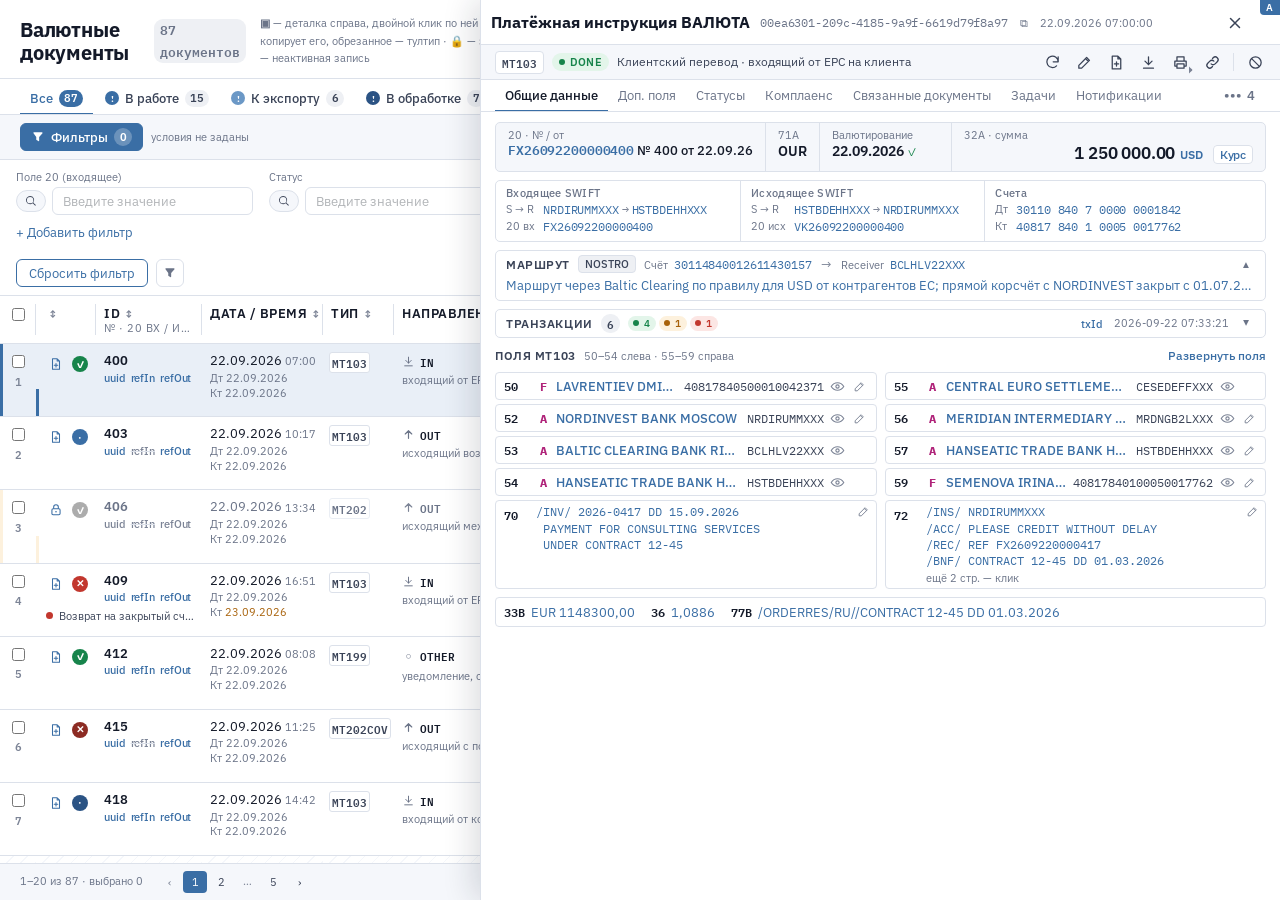
==== grid.html @ 9e987540 "Реестр: сокращённый счёт — четыре знака с конца" ====
<!doctype html>
<html lang="ru"><head><meta charset="utf-8"><meta name="viewport" content="width=device-width, initial-scale=1">
<link rel="icon" href="favicon.ico" sizes="16x16 32x32 48x48 64x64">
<link rel="icon" type="image/png" sizes="32x32" href="favicon-32.png">
<link rel="apple-touch-icon" sizes="180x180" href="apple-touch-icon.png">
<title>Валютные документы</title>
<link rel="preconnect" href="https://fonts.googleapis.com">
<link rel="preconnect" href="https://fonts.gstatic.com" crossorigin>
<link rel="stylesheet" href="https://fonts.googleapis.com/css2?family=IBM+Plex+Mono:wght@400;500;600&family=IBM+Plex+Sans:wght@400;500;600;700&display=swap">
<link rel="stylesheet" href="filters.css">
<link rel="stylesheet" href="skeleton.css">
<script src="skeleton.js"></script>
<link rel="stylesheet" href="prompt.css">
<script src="prompt.js"></script>
<link rel="stylesheet" href="chart.css">
<script src="chart.js"></script>
<style>
:root{
  --ground:#EEF1F6; --paper:#FFFFFF; --sunk:#F5F7FB; --ink:#141A29; --ink2:#3A4357; --muted:#6B7488; --faint:#7C8496;
  --line:#DCE1EA; --line2:#EAEEF4; --val:#3A6EA5; --val-soft:#E9EFF7; --hover:#F2F6FA; --opt:#B0247A; --opt-soft:#FBE8F3;
  --ok:#17844B; --ok-soft:#E3F5EA; --bad:#C2372E; --bad-soft:#FCE6E4; --warn:#A8620B; --warn-soft:#FDF1DD; --warn-row:#FFF9EE;
  --chip:#EEF0F4; --fold:#D0342C;
  --shadow:0 1px 2px rgba(20,26,41,.06),0 8px 28px rgba(20,26,41,.08);
  --sans:"IBM Plex Sans",-apple-system,"Segoe UI",Roboto,Arial,sans-serif;
  --mono:"IBM Plex Mono",ui-monospace,Menlo,Consolas,monospace;
}
@media (prefers-color-scheme:dark){:root:not([data-theme="light"]){
  --ground:#0E121A; --paper:#161B26; --sunk:#1B2130; --ink:#E6E9F1; --ink2:#C3C9D6; --muted:#949DB0; --faint:#8A93A6;
  --line:#2A3243; --line2:#222938; --val:#8FB8E0; --val-soft:#1E2B3E; --hover:#1B2331; --opt:#F07CC0; --opt-soft:#3A1830;
  --ok:#52CC8A; --ok-soft:#173526; --bad:#FF7A70; --bad-soft:#3D1B19; --warn:#F0B44E; --warn-soft:#3A2B12; --warn-row:#2A2216;
  --chip:#232A39; --fold:#FF6B61;
  --shadow:0 1px 2px rgba(0,0,0,.3),0 8px 28px rgba(0,0,0,.35);
}}
:root[data-theme="dark"]{
  --ground:#0E121A; --paper:#161B26; --sunk:#1B2130; --ink:#E6E9F1; --ink2:#C3C9D6; --muted:#949DB0; --faint:#8A93A6;
  --line:#2A3243; --line2:#222938; --val:#8FB8E0; --val-soft:#1E2B3E; --hover:#1B2331; --opt:#F07CC0; --opt-soft:#3A1830;
  --ok:#52CC8A; --ok-soft:#173526; --bad:#FF7A70; --bad-soft:#3D1B19; --warn:#F0B44E; --warn-soft:#3A2B12; --warn-row:#2A2216;
  --chip:#232A39; --fold:#FF6B61;
  --shadow:0 1px 2px rgba(0,0,0,.3),0 8px 28px rgba(0,0,0,.35);
}
*{box-sizing:border-box}
body{background:var(--ground);color:var(--ink);font-family:var(--sans);font-size:15px;line-height:1.55}
.wrap{max-width:1290px;margin:0 auto;padding-inline:24px;padding-block:40px 80px}
@media (max-width:600px){.wrap{padding-inline:16px}}
h1,h2,h3{text-wrap:balance;margin:0;color:var(--ink)}
h1{font-size:34px;line-height:1.15;font-weight:700;letter-spacing:-.01em}
h2{font-size:22px;line-height:1.25;font-weight:600;margin-bottom:12px}
h3{font-size:16px;font-weight:600}
p{margin:0;max-width:74ch;color:var(--ink2)}
.eyebrow{font-size:12px;letter-spacing:.08em;text-transform:uppercase;color:var(--muted);font-weight:500;margin-bottom:10px}
.lead{font-size:17px;margin-top:12px}
section{margin-top:56px}
code{font-family:var(--mono);font-size:.9em;background:var(--chip);padding:0 4px;border-radius:3px}

.stats{display:grid;grid-template-columns:repeat(4,1fr);gap:1px;background:var(--line);border:1px solid var(--line);border-radius:10px;overflow:hidden;margin-top:28px}
.stat{background:var(--paper);padding:16px 18px}
.stat b{display:block;font-size:26px;font-weight:600;font-variant-numeric:tabular-nums}
.stat b s{color:var(--muted);font-weight:400;font-size:18px;margin-right:6px}
.stat span{font-size:13px;color:var(--muted)}
@media (max-width:760px){.stats{grid-template-columns:1fr 1fr}}

.toolbar{display:flex;flex-wrap:wrap;gap:10px 18px;align-items:center;margin:18px 0 14px}
.seg{display:inline-flex;border:1px solid var(--line);border-radius:8px;overflow:hidden;background:var(--paper)}
.seg button{font:500 13px var(--sans);color:var(--ink2);background:none;border:0;padding:7px 12px;cursor:pointer}
.seg button+button{border-left:1px solid var(--line)}
.seg button[aria-pressed="true"]{background:var(--val-soft);color:var(--val)}
.chk{display:inline-flex;gap:7px;align-items:center;font-size:13px;color:var(--ink2);cursor:pointer}
.chk input{accent-color:var(--val);width:15px;height:15px}
.meter{margin-left:auto;font:500 13px var(--sans);color:var(--muted);font-variant-numeric:tabular-nums}
.meter b{color:var(--ok)} .meter b.over{color:var(--fold)}
button:focus-visible,input:focus-visible,.cell[tabindex]:focus-visible{outline:2px solid var(--val);outline-offset:1px}

.stage{overflow-x:auto;overflow-y:hidden;padding:4px 16px 24px;margin-inline:calc(50% - 50vw)}
.pair{min-height:872px}
.pair{display:flex;gap:16px;justify-content:center;align-items:flex-start;width:max-content;margin:0 auto}
.pair.single .dw:nth-child(2){display:none}

/* ============ Drawer 800 px ============ */
.dw{position:relative;width:800px;flex:none;background:var(--paper);border-radius:6px;box-shadow:var(--shadow);font-size:12.5px;line-height:1.35;color:var(--ink)}
.fold{position:absolute;left:-8px;right:-8px;top:860px;border-top:1.5px dashed var(--fold);pointer-events:none;z-index:5}
.fold span{position:absolute;right:8px;top:-20px;font:500 10.5px var(--sans);color:var(--fold);background:var(--paper);padding:0 5px;border-radius:3px}
.no-fold .fold{display:none}
.mono{font-family:var(--mono);font-size:12px;letter-spacing:-.01em}
.v{color:var(--val)}
.lbl{color:var(--muted);font-size:11px}
.cut{overflow:hidden;text-overflow:ellipsis;white-space:nowrap;min-width:0}
.ar{color:var(--faint);margin:0 3px}
a.lnk{color:var(--val);text-decoration:none;cursor:pointer;font-weight:500}
a.lnk:hover{text-decoration:underline}

/* шапка */
.dh{display:flex;align-items:center;gap:10px;padding:10px 14px 8px 10px}
.back,.x{background:none;border:0;color:var(--ink2);cursor:pointer;width:26px;height:26px;display:grid;place-items:center;border-radius:4px;flex:none}
.back:hover,.x:hover{background:var(--hover)}
.back svg,.x svg{width:18px;height:18px}
.dh b{font-size:16px;font-weight:700;white-space:nowrap}
.dh .mono{font-size:11.5px;color:var(--muted)}
.cp{background:none;border:0;padding:0 2px;color:var(--muted);cursor:pointer;font-size:11px;line-height:1}
.cp:hover{color:var(--val)}
.x{margin-left:auto}

/* лейн действий */
.lane{display:flex;align-items:center;gap:8px;height:36px;padding:0 10px 0 14px;background:var(--sunk);border-block:1px solid var(--line)}
.lane .kind{color:var(--ink2);font-size:12px}
.tag{font:500 10.5px var(--sans);padding:1px 6px;border-radius:4px;background:var(--chip);color:var(--ink2);border:1px solid var(--line);white-space:nowrap}
.tag.mt{font:600 11px var(--mono);background:var(--paper)}
.st{font:600 10.5px var(--sans);padding:2px 7px;border-radius:10px;white-space:nowrap;letter-spacing:.02em}
.st::before{content:"";display:inline-block;width:6px;height:6px;border-radius:50%;background:currentColor;margin-right:5px;vertical-align:1px}
.st.ok{background:var(--ok-soft);color:var(--ok)} .st.bad{background:var(--bad-soft);color:var(--bad)} .st.wait{background:var(--warn-soft);color:var(--warn)}
.acts{margin-left:auto;display:flex;align-items:center;gap:2px}
.ib{position:relative;width:30px;height:28px;display:grid;place-items:center;border:0;background:none;color:var(--ink2);border-radius:5px;cursor:pointer}
.ib svg{width:17px;height:17px}
.ib:hover{background:var(--paper);color:var(--val);box-shadow:0 0 0 1px var(--line)}
.ib.danger:hover{color:var(--bad)}
.ib[disabled]{color:var(--faint);cursor:not-allowed;background:none;box-shadow:none}
.ib .slot{position:absolute;top:1px;right:2px;font:600 8px var(--mono);color:var(--faint);display:none}
.show-slots .ib .slot{display:block}
.show-slots .ib{box-shadow:inset 0 0 0 1px var(--line);background:var(--paper)}
.sep{width:1px;height:18px;background:var(--line);margin:0 4px}
/* подсказка не занимает место, пока не показана: иначе невидимая подсказка расширяет прокрутку drawer */
.tip{display:none;position:absolute;top:100%;margin-top:4px;left:50%;transform:translateX(-50%);background:var(--ink);color:var(--paper);font:500 11px var(--sans);padding:3px 7px;border-radius:4px;white-space:nowrap;pointer-events:none;z-index:10}
.ib:hover .tip,.ib:focus-visible .tip{display:block}
.acts .ib:nth-last-child(-n+3) .tip{left:auto;right:0;transform:none}
.acts .ib:last-child .tip{left:auto;right:0;transform:none}

.tabs{display:flex;padding:0 14px;border-bottom:1px solid var(--line)}
.tabs span{padding:7px 10px 6px;font-size:12.5px;color:var(--muted);white-space:nowrap;border-bottom:2px solid transparent;margin-bottom:-1px}
.tabs span.on{color:var(--ink);font-weight:500;border-color:var(--val)}

.db{padding:10px 14px 14px;display:flex;flex-direction:column;gap:8px}

/* сводка */
.hero{display:grid;grid-template-columns:auto auto auto 1fr;border:1px solid var(--line);border-radius:5px;background:var(--sunk)}
.hero>div{padding:5px 12px 6px;min-width:0}
.hero>div+div{border-left:1px solid var(--line)}
.hero .lbl{display:block;font-size:10.5px}
.hero .lbl[data-tip]{width:max-content;max-width:100%}
.hv{font-size:13.5px;font-weight:600;font-variant-numeric:tabular-nums;white-space:nowrap}
.hero .amtc{text-align:right}
/* правка управляющей даты валютирования */
.hero .vd .pen{display:inline-grid;place-items:center;width:17px;height:17px;margin-left:5px;vertical-align:-4px;
               border-radius:3px;color:transparent;cursor:pointer}
.hero .vd .pen svg{width:12px;height:12px}
.hero:hover .vd .pen{color:var(--muted)}
.hero .vd .pen:hover{color:var(--val);background:var(--val-soft)}
.hero .vd .vdinp{font:600 13px var(--sans);color:var(--ink);background:var(--paper);
                 border:1px solid var(--val);border-radius:4px;padding:0 4px;height:22px}
.hero .vd .vdx{border:0;background:none;font:500 11.5px var(--sans);color:var(--muted);cursor:pointer;padding:0 4px}
.hero .vd .vdx:hover{color:var(--val)}
.hero .vd.edited .hv{color:var(--warn)}
/* индикатор изменения реквизита: шарик — изменено; галочка под ним — изменение утверждено */
.hero .vd.edited .mark{display:inline-flex;flex-direction:column;align-items:center;gap:1px;vertical-align:middle;margin-left:5px;cursor:help}
.hero .vd.edited .mark i{display:block;width:6px;height:6px;border-radius:50%;background:var(--warn)}
.hero .vd.edited .mark b{display:block;font:700 8px/8px var(--sans);color:var(--faint);visibility:hidden}
.hero .vd.edited .mark.ok b{visibility:visible;color:var(--ok)}
.amt{font-size:17px;font-weight:600;font-variant-numeric:tabular-nums;white-space:nowrap;letter-spacing:-.01em}
.amt small{font-size:12px;color:var(--val);margin-left:5px;font-weight:600}
.amt .lnk{font-size:11.5px;margin-left:10px;border:1px solid var(--line);border-radius:4px;padding:1px 6px;background:var(--paper)}
.same{color:var(--ok);font-size:11px;margin-left:3px}
.diff{font:600 10.5px var(--sans);color:var(--warn);background:var(--warn-soft);padding:0 4px;border-radius:3px;margin-left:4px;cursor:help}

/* сообщения и счета */
.msgs{display:grid;grid-template-columns:1fr 1fr 1.15fr;gap:0;border:1px solid var(--line);border-radius:5px}
.msgs>div{padding:5px 10px 6px;min-width:0;display:grid;grid-template-columns:auto minmax(0,1fr);gap:1px 8px;align-content:start}
.msgs>div+div{border-left:1px solid var(--line)}
.msgs h6{grid-column:1/-1;margin:0 0 1px;font:500 10.5px var(--sans);color:var(--muted);letter-spacing:.03em}

/* маршрут, транзакции */
.blk{border:1px solid var(--line);border-radius:5px}
.bh{display:flex;align-items:center;gap:8px;padding:4px 10px;min-height:26px}
.bh h5{margin:0;font-size:11.5px;font-weight:600;letter-spacing:.05em;text-transform:uppercase;color:var(--ink2)}
.tg{margin-left:auto;background:none;border:0;color:var(--muted);cursor:pointer;font-size:10px;padding:2px 4px}
.bb{padding:0 10px 6px;display:flex;flex-direction:column;gap:2px}
.blk.shut .bb{display:none}
.blk.shut .tg{transform:rotate(180deg)}
.ln{display:flex;align-items:baseline;gap:0 10px;white-space:nowrap;min-width:0}
.txh{cursor:pointer}
.txh:hover h5{color:var(--val)}
.cnt{font:600 11px var(--mono);background:var(--chip);color:var(--ink2);border-radius:9px;padding:0 6px}
.txs{display:flex;gap:3px}
.txs .st{padding:1px 6px 1px 5px;font-size:10px}
.tx{display:grid;grid-template-columns:62px 156px 150px 84px minmax(0,1fr) 104px;gap:0 10px;align-items:center;border-top:1px solid var(--line2);padding:3px 10px;min-height:25px;white-space:nowrap}
.tx>*{min-width:0}
.tx .tm{font:11.5px var(--mono);color:var(--ink2);font-variant-numeric:tabular-nums}
.dir{font:600 10.5px var(--mono);color:var(--ink2);display:inline-flex;gap:4px;align-items:center}
.dir svg{width:12px;height:12px}
.tx .sum{font-weight:600;font-variant-numeric:tabular-nums;text-align:right;white-space:nowrap}
.tx .sum small{color:var(--val);font-size:11px;margin-left:3px}

/* поля SWIFT */
.fh{display:flex;align-items:baseline;gap:8px;margin-top:2px}
.fh h5{margin:0;font-size:11.5px;font-weight:600;letter-spacing:.05em;text-transform:uppercase;color:var(--ink2)}
.fh .lnk{margin-left:auto;font-size:12px}
.fg{display:grid;grid-template-columns:1fr 1fr;gap:4px 8px}
.cell{border:1px solid var(--line);border-radius:4px;padding:3px 8px;min-width:0;display:grid;grid-template-columns:26px 14px minmax(0,1fr) auto 16px 16px;gap:0 6px;align-items:center;min-height:27px;cursor:pointer;position:relative}
.cell:hover{border-color:var(--val)}
.fno{font:600 12px var(--mono);color:var(--ink)}
.op{font:700 12px var(--mono);color:var(--opt);text-align:center}
.mn{color:var(--val);font-weight:500}
.sc{font:11.5px var(--mono);color:var(--ink2);white-space:nowrap}
.eye{color:var(--faint);display:grid;place-items:center}
.eye svg{width:15px;height:15px}
.cell:hover .eye{color:var(--val)}
.pen{color:var(--faint);display:grid;place-items:center;cursor:pointer;border-radius:3px}
.pen svg{width:13px;height:13px}
.cell:hover .pen{color:var(--muted)}
.pen:hover{color:var(--val)!important;background:var(--val-soft)}
.cell.txt .pen{position:absolute;top:4px;right:6px}
.cell.editing{border-color:var(--val);box-shadow:inset 0 0 0 1px var(--val)}
.fe input.bad{border-bottom-color:var(--bad);background:var(--bad-soft)}
.fe .cnt.bad{color:var(--bad);font-weight:600}
.fe .err{font:11px/1.3 var(--sans);color:var(--bad);margin-top:4px;min-height:14px}
.fe .btn[disabled]{opacity:.45;cursor:not-allowed}
.cell.null{cursor:default;border-style:dashed}
.cell.null:hover{border-color:var(--line)}
.cell.null .mn{color:var(--faint);font-weight:400}
.cell.null .eye{visibility:hidden}
.full{display:none;grid-column:3/-1;font:12px/1.45 var(--mono);color:var(--val);white-space:pre-wrap;margin:2px 0 3px;padding-top:3px;border-top:1px dashed var(--line)}
.cell.open .full{display:block}
.cell.open{align-content:start}
.cell.open>*{align-self:center}
.cell .full{grid-column:3/-1}
.cell.open .sc{visibility:hidden}
/* блок аудита изменений внутри раскрытого поля */
.cell .hs,.cell .hl{display:none;grid-column:3/-1}
.cell.open .hs{display:flex;align-items:center;gap:8px;flex-wrap:wrap;margin:3px 0 4px;padding-top:4px;border-top:1px dashed var(--line)}
.cell .hs-n{font:600 11px var(--sans);color:var(--ink2)}
.cell .hs .st{font-size:10px}
.cell .hs-t{margin-left:auto;font:500 11px var(--sans);color:var(--val);background:none;border:0;padding:0 2px;cursor:pointer}
.cell .hs-t:hover{text-decoration:underline}
.cell.open .hl{display:block;margin:0 0 6px;padding:0;list-style:none;border-left:2px solid var(--line)}
.cell .hl li{position:relative;padding:3px 0 5px 12px}
.cell .hl li::before{content:'';position:absolute;left:-5px;top:9px;width:8px;height:8px;border-radius:50%;background:var(--ok);border:2px solid var(--paper)}
.cell .hl li.pend::before{background:var(--warn)}
.cell .hl-h{display:flex;align-items:center;gap:8px;font-size:11.5px}
.cell .hl-h b{font-weight:600;color:var(--ink)}
.cell .hl-h .tm{font:11px var(--mono);color:var(--muted)}
.cell .hl-h .st{font-size:10px;margin-left:auto}
.cell .hl-note{font-size:11px;color:var(--muted);margin-top:1px}
.cell .hl-d{display:flex;flex-direction:column;gap:1px;margin-top:2px;font:11.5px var(--mono);color:var(--ink2)}
.cell .hl-d s{color:var(--muted);text-decoration-color:var(--faint)}
.cell .hl-d b{color:var(--warn);font-weight:600}
.cell .ed{display:none;grid-column:3/-1;justify-self:start;font:500 11px var(--sans);color:var(--val);background:none;border:0;padding:0;cursor:pointer;margin-bottom:2px}
.cell.open .ed{display:block}
.cell.edited{background:var(--warn-row);border-color:var(--warn)}
.cell.edited .mn{color:var(--warn)}
.cell.edited::after{content:"";position:absolute;top:-3px;right:-3px;width:8px;height:8px;border-radius:50%;background:var(--warn);box-shadow:0 0 0 2px var(--paper)}
.cell.txt{align-items:start;cursor:default;grid-template-columns:26px minmax(0,1fr);padding-right:24px}
.cell.txt:hover{border-color:var(--line)}
.cell.txt pre{margin:0;font:11.5px/1.42 var(--mono);color:var(--val);white-space:pre;min-height:65px;overflow:hidden}
.cell.txt.null pre{color:var(--faint)}
.cell.txt .fno{padding-top:1px}
.cell.txt.wide{grid-column:1/-1}
.cell.txt .more{grid-column:2;font-size:10.5px}
.cell.gap{border:0;cursor:default;visibility:hidden}
.xrow{display:flex;flex-wrap:wrap;gap:3px 16px;padding:4px 8px;border:1px solid var(--line);border-radius:4px;white-space:nowrap}
.xrow .fno{margin-right:3px}
.xrow .nl{color:var(--faint)}
.tabs{position:relative;overflow:hidden;flex-wrap:nowrap}
.tabs span{flex:none}
.tabs .tdiv{width:1px;background:var(--line);margin:7px 6px;padding:0}
.tabs .off{color:var(--faint);cursor:default}
.tabs .off:hover{color:var(--faint)}
.tabs .more{margin-left:auto;cursor:pointer;color:var(--muted);font-weight:600;letter-spacing:.1em}
.tabs .more:hover{color:var(--ink)}
.toast{position:fixed;left:20px;bottom:24px;z-index:80;background:var(--ink);color:var(--paper);font:12px var(--sans);padding:6px 10px;border-radius:5px;box-shadow:var(--shadow);opacity:0;transition:opacity .15s;pointer-events:none}
.toast.on{opacity:1}
.actmenu{position:absolute;background:var(--paper);border:1px solid var(--line);border-radius:5px;box-shadow:var(--shadow);z-index:45;min-width:200px;padding:4px 0}
.actmenu .amt-t{font:600 10.5px var(--sans);letter-spacing:.05em;text-transform:uppercase;color:var(--muted);padding:5px 12px 4px}
.actmenu button{display:flex;align-items:center;gap:8px;width:100%;border:0;background:none;text-align:left;font:12.5px var(--sans);color:var(--ink2);padding:6px 12px;cursor:pointer}
.actmenu button:hover{background:var(--hover);color:var(--ink)}
.actmenu button svg{width:14px;height:14px;color:var(--muted)}
.ib.hasmenu::after{content:'';position:absolute;right:3px;bottom:3px;border:3px solid transparent;border-top-color:var(--faint);border-right-color:var(--faint);transform:rotate(45deg) scale(.8)}
.ib.hasmenu[aria-expanded="true"]{background:var(--paper);color:var(--val);box-shadow:0 0 0 1px var(--line)}
.tabmenu{position:absolute;right:14px;background:var(--paper);border:1px solid var(--line);border-radius:5px;box-shadow:var(--shadow);z-index:40;min-width:180px;padding:4px 0}
.tabmenu span{display:block;padding:5px 12px;font-size:12.5px;color:var(--ink2);cursor:pointer;white-space:nowrap}
.tabmenu span .lbl{display:inline;padding:0;margin-left:4px}
.tabmenu span:hover{background:var(--hover)}
.tabmenu span.off{color:var(--faint);cursor:default}
.tabmenu span.off:hover{background:none}
.tabs span[data-tab]{cursor:pointer}
.tabs span[data-tab]:hover{color:var(--ink)}
.xg{border:1px solid var(--line);border-radius:5px}
.xg h6{margin:0;padding:4px 10px;font:600 11.5px var(--sans);letter-spacing:.05em;text-transform:uppercase;color:var(--ink2);border-bottom:1px solid var(--line2);background:var(--sunk)}
.xr{display:grid;grid-template-columns:40px minmax(0,1fr);gap:0 10px;align-items:center;min-height:24px;padding:1px 10px;border-bottom:1px solid var(--line2)}
.xr:last-child{border-bottom:0}
.xg.byname .xr{grid-template-columns:150px minmax(0,1fr)}
.xr .nm{color:var(--muted);font-size:11.5px;white-space:nowrap;overflow:hidden;text-overflow:ellipsis}
.xr .kv{display:flex;flex-wrap:wrap;gap:0 14px;align-items:baseline;min-width:0}
.xr .kv>span{white-space:nowrap}
.xr .kv .lbl{margin-right:4px}
.xr .len{font-size:10.5px;color:var(--faint);margin-left:auto}
.xr .diffd{color:var(--warn);font-weight:600}
[data-tip]{position:relative;cursor:help}
/* display:none, а не opacity:0 — невидимый тултип у правого края расширял прокрутку drawer */
[data-tip]::after{content:attr(data-tip);display:none;position:absolute;bottom:calc(100% + 5px);left:0;background:var(--ink);color:var(--paper);font:500 11px/1.3 var(--sans);letter-spacing:0;text-transform:none;padding:3px 7px;border-radius:4px;white-space:nowrap;pointer-events:none;z-index:30}
[data-tip]:hover::after,[data-tip]:focus-visible::after{display:block;animation:tipin .12s ease-out .15s both}
@keyframes tipin{from{opacity:0}to{opacity:1}}
.cell .op[data-tip]::after,.xr .kv .lbl[data-tip]::after{left:50%;transform:translateX(-50%)}
/* прочие вкладки */
.tt{border:1px solid var(--line);border-radius:5px;overflow:hidden}
.tt .th,.tt .tr{display:grid;gap:0 10px;align-items:center;padding:0 10px;min-height:24px;border-bottom:1px solid var(--line2)}
.tt .th{background:var(--sunk);font:600 10.5px var(--sans);letter-spacing:.05em;text-transform:uppercase;color:var(--muted);min-height:22px}
.tt .tr:last-child{border-bottom:0}
.tt .tr:hover{background:var(--hover)}
.tt .n{color:var(--faint);font:11px var(--mono);text-align:right}
.tt .tm{font:11.5px var(--mono);color:var(--ink2);white-space:nowrap}
.tt .tm b{font-weight:500;color:var(--ink)}
.tt .code{font:12px var(--mono);color:var(--val);white-space:nowrap;overflow:hidden;text-overflow:ellipsis}
.tt .code .suf{color:var(--muted)}
.tt .code .suf.end{color:var(--ok)}
.tt .code .fin{color:var(--ok);font-weight:600}
.tt .reason{color:var(--warn);font-size:12px;white-space:nowrap;overflow:hidden;text-overflow:ellipsis}
.tt .empty{padding:14px 10px;color:var(--muted);font-size:12px;text-align:center}
.tt .dur{font:10.5px var(--mono);color:var(--faint);text-align:right}
.tt .dur.slow{color:var(--warn)}
.tbar{display:flex;align-items:center;gap:10px;min-height:26px}
.tbar .lbl{margin-right:auto}
.tk{display:grid;grid-template-columns:14px 100px auto minmax(0,1fr) auto 14px;gap:0 10px;align-items:center;padding:3px 10px;border-bottom:1px solid var(--line2);cursor:pointer;min-height:26px}
.tk:last-child{border-bottom:0}
.tk:hover{background:var(--hover)}
.tk .dot{width:9px;height:9px;border-radius:50%;justify-self:center}
.tk .dot.ok{background:var(--ok)} .tk .dot.info{background:var(--val)} .tk .dot.warn{background:var(--warn)}
.tk .txt{color:var(--ink);white-space:nowrap;overflow:hidden;text-overflow:ellipsis}
.tk.open{grid-template-rows:auto auto;align-items:start;padding-bottom:6px}
.tk.open .txt{white-space:normal}
.tk .hist{grid-column:2/-1;display:grid;grid-template-columns:70px minmax(0,1fr);gap:1px 10px;margin-top:4px;padding-top:4px;border-top:1px dashed var(--line);font-size:11.5px}
.tk .hist .tm{font:11px var(--mono);color:var(--muted)}
.tk .chev{color:var(--faint);font-size:10px}
.tk.open .chev{transform:rotate(180deg)}
.au{border:1px solid var(--line);border-radius:5px;overflow:hidden}
.au .ah{display:flex;align-items:center;gap:8px;padding:0 10px;min-height:25px;border-bottom:1px solid var(--line2);cursor:pointer;font:500 12px var(--mono);color:var(--ink)}
.au .ah:hover{background:var(--hover)}
.au .ah .lbl{margin-left:auto;font:11px var(--mono)}
.au .ah .chev{color:var(--faint);font-size:10px;width:12px}
.au .ah.open .chev{transform:rotate(180deg)}
.au pre{margin:0;padding:6px 10px 8px 30px;font:11.5px/1.45 var(--mono);color:var(--ink2);background:var(--sunk);border-bottom:1px solid var(--line2);white-space:pre-wrap;word-break:break-all}
.au pre .k{color:var(--bad)} .au pre .s{color:var(--ok)} .au pre .num{color:var(--val)} .au pre .nul{color:var(--muted)}
.au>*:last-child{border-bottom:0}
.ld{display:flex;align-items:center;gap:8px;padding:0 10px;min-height:26px;border-bottom:1px solid var(--line2);cursor:pointer}
.ld:hover{background:var(--hover)}
.ld .chev{color:var(--faint);font-size:10px;margin-left:auto}
.ld.open .chev{transform:rotate(180deg)}
.ldb{padding:6px 10px 8px;border-bottom:1px solid var(--line2);background:var(--sunk);display:flex;flex-direction:column;gap:6px}
.kvs{display:grid;grid-template-columns:auto minmax(0,1fr) auto minmax(0,1fr);gap:1px 10px;font-size:12px;align-items:baseline}
.kvs .lbl{white-space:nowrap}
.kvs .span3{grid-column:2/-1}
.two-t{display:grid;grid-template-columns:1fr 1fr;gap:8px}
.sw{margin:0;padding:6px 10px 8px 28px;font:11.5px/1.45 var(--mono);color:var(--ink2);background:var(--sunk);border-bottom:1px solid var(--line2);white-space:pre-wrap;word-break:break-all}
.sw .blk{color:var(--muted)} .sw .tag4{color:var(--bad);font-weight:600} .sw .uetr{color:var(--val)}
.xg.byname.cp-kv .xr{grid-template-columns:230px minmax(0,1fr)}
.xr .kv .st{font-size:10px}
.stub{border:1px dashed var(--line);border-radius:5px;padding:26px 10px;text-align:center;color:var(--muted);font-size:12.5px}
/* правка счетов Дт/Кт */
.accrow{display:contents}
.accrow .val{display:flex;align-items:center;gap:4px;min-width:0}
.accrow .val .mono{flex:1}
.accrow .pen{opacity:0}
.msgs>div:hover .accrow .pen{opacity:1}
.accrow.edited .mono{color:var(--warn)}
.accrow.edited .mk2{width:7px;height:7px;border-radius:50%;background:var(--warn);flex:none}
.accrow .rv{opacity:0;color:var(--muted);cursor:pointer;font-size:12px;line-height:1;padding:0 2px}
.msgs>div:hover .accrow .rv{opacity:1}
.accrow .rv:hover{color:var(--val)}
.acced{position:relative;grid-column:1/-1;margin:2px 0 0}
.acced .inwrap{position:relative}
.acced input{width:100%;font:12px var(--mono);letter-spacing:.02em;color:var(--ink);background:var(--paper);border:1px solid var(--val);border-radius:3px;padding:2px 6px;height:22px}
.acced input:focus{outline:none;box-shadow:0 0 0 2px var(--val-soft)}
.acced input.bad{border-color:var(--bad)}
.acced .hint{font-size:10.5px;color:var(--muted);margin-top:2px;display:flex;justify-content:space-between}
.acced .hint .bad{color:var(--bad)}
.sug{position:absolute;left:0;top:100%;margin-top:2px;width:max(100%,320px);background:var(--paper);border:1px solid var(--line);border-radius:4px;box-shadow:var(--shadow);z-index:40;min-width:300px}
.sug .si{display:grid;grid-template-columns:minmax(0,1fr) 34px 120px;gap:0 8px;align-items:center;padding:3px 8px;min-height:24px;cursor:pointer;font-size:11.5px}
.sug .si+.si{border-top:1px solid var(--line2)}
.sug .si:hover,.sug .si.on{background:var(--hover)}
.sug .si .mono{font-size:12px;color:var(--ink)}
.sug .si .mono b{color:var(--val);font-weight:600}
.sug .si .kind{color:var(--muted);white-space:nowrap;overflow:hidden;text-overflow:ellipsis}
.sug .si.more{color:var(--muted);cursor:default;font-size:10.5px;display:block;background:var(--sunk)}
.sug .si.none{color:var(--bad);cursor:default;display:block}
/* линк-кнопка реквизита: имя вместо длинного значения, клик копирует; серая — значения нет */
.lk{display:inline-block;font:500 11px var(--sans);color:var(--val);cursor:copy;padding:0 3px;border-radius:3px;line-height:16px}
.lk:hover{background:var(--val-soft)}
.lk.off{color:var(--faint);cursor:default;text-decoration:line-through;text-decoration-color:var(--line)}
.lk.off:hover{background:none}
.lk.flash{background:var(--ok-soft);color:var(--ok)}
.blk.edited{border-color:var(--warn);background:var(--warn-row)}
.blk.edited .bh h5::after{content:"";display:inline-block;width:7px;height:7px;border-radius:50%;background:var(--warn);margin-left:6px;vertical-align:1px}
.blk .rv{opacity:0;color:var(--muted);cursor:pointer;font-size:12px;line-height:1;padding:0 2px;margin-left:4px}
.blk:hover .rv{opacity:1}
.blk .rv:hover{color:var(--val)}
.txtrow{display:contents}
.txtrow .val{display:flex;align-items:center;gap:4px;min-width:0}
.txtrow .val .mono{flex:1}
.txtrow .pen{opacity:0}
.msgs>div:hover .txtrow .pen{opacity:1}
.txtrow.edited .mono{color:var(--warn)}
.txtrow .rv{opacity:0;color:var(--muted);cursor:pointer;font-size:12px;line-height:1;padding:0 2px}
.msgs>div:hover .txtrow .rv{opacity:1}
.txted{grid-column:1/-1;margin-top:2px}
.txted input{width:100%;font:12px var(--mono);letter-spacing:.02em;color:var(--ink);background:var(--paper);border:1px solid var(--val);border-radius:3px;padding:2px 6px;height:22px;text-transform:uppercase}
.txted input:focus{outline:none;box-shadow:0 0 0 2px var(--val-soft)}
.txted input.bad{border-color:var(--bad)}
.txted .hint{font-size:10.5px;color:var(--muted);margin-top:2px;display:flex;justify-content:space-between}
.txted .hint .bad{color:var(--bad)}
.fh.seqb{margin-top:6px;padding-top:8px;border-top:2px solid var(--line)}
.regt td:first-child{font-family:var(--mono)}
.regt tr.use td{background:var(--val-soft)}
.regt td{padding:6px 12px;font-size:13px}
.regt th{padding:7px 12px}
.prof{margin:0;font:12.5px/1.5 var(--mono);background:var(--paper);border:1px solid var(--line);border-radius:8px;padding:12px 14px;overflow:auto;max-height:620px;color:var(--ink2)}
.allopen .cell:not(.null):not(.txt) .full{display:block}
.allopen .cell:not(.null):not(.txt) .sc{visibility:hidden}

/* правка */
.fe{grid-column:1/-1;border:1px solid var(--val);border-radius:5px;padding:7px 9px 8px;background:var(--sunk)}
.fe h6{margin:0 0 5px;font:600 11px var(--sans);color:var(--ink2)}
.fe .two{display:grid;grid-template-columns:1fr 1fr;gap:10px}
.box{border:1px solid var(--line);border-radius:4px;padding:5px 7px;background:var(--paper)}
.box.ro{background:none}
.box .cap{font:500 10.5px var(--sans);color:var(--muted);margin-bottom:3px;display:flex;justify-content:space-between}
.opts{display:flex;gap:2px;margin-bottom:4px}
.opts button,.opts span{font:600 10.5px var(--mono);min-width:22px;height:18px;border:1px solid var(--line);background:var(--paper);color:var(--muted);border-radius:3px;padding:0 4px;line-height:16px;text-align:center}
.opts button{cursor:pointer}
.opts button[aria-pressed="true"],.opts span.on{background:var(--opt-soft);color:var(--opt);border-color:transparent}
.fe input{display:block;width:100%;font:12px var(--mono);letter-spacing:-.01em;color:var(--ink);background:var(--paper);border:0;border-bottom:1px solid var(--line2);padding:2px;height:21px}
.fe input:focus{outline:none;border-bottom-color:var(--val);background:var(--hover)}
.fe pre{margin:0;font:12px/21px var(--mono);color:var(--muted);white-space:pre;overflow:hidden}
.fe .row{display:flex;gap:8px;justify-content:flex-end;margin-top:7px;align-items:center}
.fe .row .lbl{margin-right:auto}
.btn{font:500 11.5px var(--sans);border-radius:4px;padding:3px 10px;cursor:pointer;border:1px solid var(--line);background:var(--paper);color:var(--ink2)}
.btn.pri{background:var(--val);border-color:var(--val);color:var(--paper)}

.zoomctl{display:inline-flex;border:1px solid var(--line);border-radius:6px;overflow:hidden;background:var(--paper);height:24px}
.zoomctl button{font:500 11.5px var(--sans);color:var(--ink2);background:none;border:0;padding:0 8px;cursor:pointer}
.zoomctl button+button{border-left:1px solid var(--line)}
.zoomctl button[aria-pressed="true"]{background:var(--val-soft);color:var(--val)}
/* ===== doc parts ===== */
.tbl{overflow-x:auto;border:1px solid var(--line);border-radius:8px;background:var(--paper)}
table{border-collapse:collapse;width:100%;font-size:14px;min-width:760px}
th,td{text-align:left;vertical-align:top;padding:10px 14px;border-bottom:1px solid var(--line2)}
th{font-size:12px;font-weight:600;color:var(--muted);letter-spacing:.04em;text-transform:uppercase;background:var(--sunk)}
tr:last-child td{border-bottom:0}
td:first-child{font-weight:600;white-space:nowrap}
td .px{font-variant-numeric:tabular-nums;color:var(--muted);font-size:13px;white-space:nowrap}
.cols{display:grid;grid-template-columns:1.1fr 1fr;gap:28px;align-items:start}
@media (max-width:900px){.cols{grid-template-columns:1fr}}
.slots{list-style:none;margin:0;padding:0;border:1px solid var(--line);border-radius:8px;background:var(--paper)}
.slots li{display:grid;grid-template-columns:28px 26px 1fr;gap:10px;align-items:center;padding:8px 14px;border-bottom:1px solid var(--line2);font-size:14px}
.slots li:last-child{border-bottom:0}
.slots .n{font:600 12px var(--mono);color:var(--muted)}
.slots svg{width:18px;height:18px;color:var(--ink2)}
.slots small{display:block;color:var(--muted);font-size:12.5px}
.slots li.gap{background:var(--sunk);font-size:12.5px;color:var(--muted);display:block;padding:5px 14px}
ul.l{color:var(--ink2);max-width:74ch;padding-left:20px;margin:0}
ul.l li{margin-bottom:8px}
ol.q{margin:0;padding-left:22px;max-width:82ch;color:var(--ink2)}
ol.q li{margin-bottom:10px}
ol.q b,ul.l b{color:var(--ink)}
.note{font-size:13px;color:var(--muted);margin-top:4px;max-width:92ch}

.wrap.only{max-width:none;padding-block:16px 24px}
.topline{display:flex;gap:14px;align-items:baseline;flex-wrap:wrap;margin-bottom:6px}
.topline b{font-size:17px}
.only .stage{margin-inline:0;padding-inline:0}
.only .pair{min-height:0}
/* ===== рубль ===== */
.rp{border:1px solid var(--line);border-radius:5px;overflow:hidden}
.rph,.rpr{display:grid;grid-template-columns:128px minmax(0,1fr) minmax(0,1fr);gap:0 10px;padding:2px 10px;align-items:baseline}
.rph{background:var(--sunk);font:600 10.5px var(--sans);letter-spacing:.05em;text-transform:uppercase;color:var(--muted);min-height:22px;align-items:center;border-bottom:1px solid var(--line2)}
.rpr{min-height:23px;border-bottom:1px solid var(--line2)}
.rpr:last-child{border-bottom:0}
.rpr .nm{color:var(--muted);font-size:11.5px;white-space:nowrap;overflow:hidden;text-overflow:ellipsis}
.rpr.null .nm{color:var(--faint)}
.rpr .v{overflow-wrap:anywhere}
.rp .nl,.rsec .nl,.rtxt .nl,.rtab .nl{color:var(--faint)}
.rtxt{border:1px solid var(--line);border-radius:4px;padding:4px 8px 5px;display:grid;grid-template-columns:auto minmax(0,1fr);gap:0 10px;align-items:baseline}
.rtxt .lbl{font:600 10.5px var(--sans);letter-spacing:.05em;text-transform:uppercase;color:var(--ink2);white-space:nowrap}
.rtxt.null{border-style:dashed}.rtxt.null .v{color:var(--faint)}
.blk.empty{border-style:dashed}.blk.empty h5{color:var(--faint)}
.rsec .xr{grid-template-columns:250px minmax(0,1fr);padding:1px 10px}
.rsec .xr .nm .fno{margin-right:5px}
.rsec .xr .nm.mono{font:11.5px var(--mono);color:var(--muted)}
.rsec h6{margin:0;padding:3px 10px;font:600 10.5px var(--sans);letter-spacing:.05em;text-transform:uppercase;color:var(--muted);background:var(--sunk);border-block:1px solid var(--line2)}
.rsec h6:first-child{border-top:0}
.rsec .kvs{padding:5px 10px 6px;border-bottom:1px solid var(--line2)}
.tt.rtab{border:0;border-radius:0}
.tt.rtab .tr:last-child{border-bottom:0}
.lks{display:inline-flex;gap:2px;flex-wrap:wrap}
</style>
<style>
.zoomctl{display:inline-flex;border:1px solid var(--line);border-radius:6px;overflow:hidden;background:var(--paper);height:24px}
.zoomctl button{font:500 11.5px var(--sans);color:var(--ink2);background:none;border:0;padding:0 8px;cursor:pointer}
.zoomctl button+button{border-left:1px solid var(--line)}
.zoomctl button[aria-pressed="true"]{background:var(--val-soft);color:var(--val)}
/* ===== реестр ===== */
html,body{height:100%}
body{margin:0;overflow:hidden}
/* Flex, а не grid с позиционными рядами: скрытый через display:none
   элемент (полоса прогресса) выпадал из сетки, и гибкий ряд доставался
   подвалу — пагинация раздувалась на всю свободную высоту. */
.app{display:flex;flex-direction:column;height:100%;background:var(--paper)}
.app>*{flex:none}
.apph{display:flex;align-items:center;gap:14px;padding:12px 20px 8px;border-bottom:1px solid var(--line)}
.apph h1{margin:0;font-size:20px;font-weight:700;letter-spacing:-.01em}
.apph .cnt{font-size:12.5px;color:var(--muted)}
.apph .sp{margin-left:auto;display:flex;gap:8px;align-items:center}
.apph a{color:var(--val);font-size:12.5px;text-decoration:none}
.apph a:hover{text-decoration:underline}
/* Прокручивается только список статусов. Кнопка графика лежит вне
   прокрутки: внутри переполненного flex-контейнера margin-left:auto
   не работает, и иконка не доходила до правого края. */
.slane{display:flex;align-items:flex-end;gap:8px;padding:4px 20px 0;border-bottom:1px solid var(--line)}
.slist{display:flex;align-items:center;gap:2px;flex:1 1 auto;min-width:0;overflow-x:auto;scrollbar-width:none}
.slist::-webkit-scrollbar{display:none}
.slane .chbtn{flex:none;display:inline-grid;place-items:center;width:28px;height:28px;margin-bottom:2px;
              border:1px solid var(--line);border-radius:6px;background:var(--paper);color:var(--ink2);cursor:pointer}
.slane .chbtn svg{width:15px;height:15px}
.slane .chbtn:hover{border-color:var(--val);color:var(--val)}
.slane .chbtn[aria-pressed="true"]{background:var(--val-soft);border-color:var(--val);color:var(--val)}
.slane .chbtn:focus-visible{outline:2px solid var(--val);outline-offset:1px}
.slist button{display:inline-flex;align-items:center;gap:6px;height:32px;padding:0 10px;border:0;border-bottom:2px solid transparent;margin-bottom:-1px;background:none;font:500 12.5px var(--sans);color:var(--ink2);cursor:pointer;white-space:nowrap}
.slist button:hover{color:var(--ink);background:var(--hover)}
.slist button[aria-pressed="true"]{color:var(--val);border-bottom-color:var(--val)}
.slist .sd{width:14px;height:14px;border-radius:50%;display:inline-grid;place-items:center;color:#fff;font:700 9px var(--sans)}
.slist .n{min-width:18px;height:17px;padding:0 5px;border-radius:9px;background:var(--chip);color:var(--ink2);font:600 11px var(--sans);display:grid;place-items:center}
.slist button[aria-pressed="true"] .n{background:var(--val);color:var(--paper)}
.slist .n.zero{color:var(--faint);background:none;border:1px solid var(--line2)}
/* 4 семейства: в движении (синее) · внимание (красно-янтарное) · завершено успешно (зелёное) · завершено нейтрально (серое) */
/* те же токены, что у линий графика: в тёмной теме свои шаги */
.sc-flow{background:var(--st-flow)} .sc-flowl{background:var(--st-flowl)} .sc-flowd{background:var(--st-flowd)}
.sc-bad{background:var(--st-bad)} .sc-badd{background:var(--st-badd)} .sc-warn{background:var(--st-warn)}
.sc-ok{background:var(--st-ok)} .sc-okl{background:var(--st-okl)} .sc-grey{background:var(--st-grey)}
.sc-info{background:var(--val)} .sc-wait{background:var(--warn)}
.grid .stdot{margin-left:0}
/* ---- состояния записи: заблокирована другим пользователем / неактивна (для кита: .is-locked / .is-inactive на записи) ---- */
.grid tbody.row.is-locked td,.grid tbody.row.is-inactive td{color:var(--muted)}
.grid tbody.row.is-locked .cv,.grid tbody.row.is-inactive .cv,.grid tbody.row.is-locked .amt,.grid tbody.row.is-inactive .amt,.grid tbody.row.is-locked .id b,.grid tbody.row.is-inactive .id b,.grid tbody.row.is-locked .fld .mono,.grid tbody.row.is-inactive .fld .mono{color:var(--muted)}
.grid tbody.row.is-locked .lk,.grid tbody.row.is-inactive .lk{color:var(--faint)}
.grid tbody.row.is-locked .lk:not(.off):hover,.grid tbody.row.is-inactive .lk:not(.off):hover{color:var(--val)}
.grid tbody.row.is-locked .tag,.grid tbody.row.is-inactive .tag{color:var(--muted);border-color:var(--line2);background:transparent}
.grid tbody.row.is-locked .fld .op,.grid tbody.row.is-inactive .fld .op{color:var(--faint)}
.grid tbody.row.is-locked .stdot,.grid tbody.row.is-inactive .stdot,.grid tbody.row.is-inactive .sd{filter:grayscale(1);opacity:.55}
.grid tbody.row.is-locked .dir svg,.grid tbody.row.is-inactive .dir svg,.grid tbody.row.is-locked .dir .dg,.grid tbody.row.is-inactive .dir .dg{color:var(--faint)}
.grid tbody.row.is-locked tr.purow td,.grid tbody.row.is-inactive tr.purow td{color:var(--faint)}
.grid tbody.row.is-inactive td{background:repeating-linear-gradient(135deg,transparent 0 9px,var(--sunk) 9px 10px)}
.grid tbody.row.is-inactive:hover td{background:var(--hover)}
.grid tbody.row.is-locked td:first-child{box-shadow:inset 3px 0 0 var(--warn-soft)}
.grid .ico.lock,.grid .ico.lock:hover{color:var(--warn)}
.grid .lk{display:inline-block;font:500 11px/14px var(--sans);color:var(--val);cursor:copy;padding:0 2px;border-radius:3px;margin-left:-2px;letter-spacing:-.01em}
.grid .lk:hover{background:var(--val-soft)}
.grid .lk.off{color:var(--faint);cursor:default;text-decoration:line-through;text-decoration-color:var(--line)}
.grid .lk.off:hover{background:none}
.grid .lk.flash{background:var(--ok-soft);color:var(--ok)}
.grid .lks{display:flex;gap:3px;margin-top:2px}
/* обёртка width:0/min-width:100%: содержимое второй строки не влияет на ширину колонок, но занимает всю ширину */
.grid tr.purow td .inner{display:flex;align-items:center;gap:6px;width:0;min-width:100%}
.grid tr.purow td .inner .cv{flex:1;min-width:0;max-width:none;display:block}
.grid tr.purow td .inner .fno,.grid tr.purow td .inner .sd{flex:none}
.grid tr.purow td.reason{padding:0 8px 8px;border-bottom:1px solid var(--line);font:11px var(--sans);color:var(--ink2);white-space:nowrap;overflow:hidden}
.grid td.icons{white-space:nowrap}
.grid td.icons .stdot{margin-left:4px}
.grid tr.purow td.reason .sd{display:inline-block;width:7px;height:7px;border-radius:50%;margin-left:2px}

.filters{display:flex;align-items:center;gap:8px;padding:8px 20px;border-bottom:1px solid var(--line);background:var(--sunk);font-size:12.5px}
.search{display:flex;align-items:center;gap:6px;border:1px solid var(--line);border-radius:6px;background:var(--paper);padding:0 8px;height:28px;width:280px;color:var(--muted)}
.search input{border:0;outline:0;background:none;font:12.5px var(--sans);color:var(--ink);flex:1}
.fchip{border:1px solid var(--line);border-radius:6px;background:var(--paper);padding:0 9px;height:28px;display:inline-flex;align-items:center;gap:5px;color:var(--ink2);cursor:pointer;white-space:nowrap}
.fchip b{font-weight:600;color:var(--ink)}
.fchip.on{border-color:var(--val);background:var(--val-soft);color:var(--val)}
.fchip .chev{font-size:9px;color:var(--faint)}
.filters .sp{margin-left:auto;display:flex;gap:8px}
.fbtn{display:inline-flex;align-items:center;gap:6px;height:28px;padding:0 10px;border-radius:6px;border:1px solid var(--val);background:var(--val);color:var(--paper);font:500 12.5px var(--sans);cursor:pointer}
.fbtn .badge{min-width:18px;height:18px;padding:0 5px;border-radius:9px;background:rgba(255,255,255,.25);font:600 11px var(--sans);display:grid;place-items:center}
.fbtn svg{width:14px;height:14px}
.fbtn.ghost{background:var(--paper);color:var(--ink2);border-color:var(--line)}
.applied{display:flex;flex-wrap:wrap;gap:6px;align-items:center;min-width:0}
.achip{display:inline-flex;align-items:center;gap:5px;height:24px;padding:0 4px 0 8px;border-radius:5px;background:var(--val-soft);color:var(--val);font-size:12px;white-space:nowrap;max-width:360px}
.achip .l{color:var(--ink2)}
.achip .o{font:600 11px var(--mono);color:var(--muted)}
.achip .v{font-weight:600;overflow:hidden;text-overflow:ellipsis}
.achip .x{width:16px;height:16px;border-radius:3px;display:grid;place-items:center;cursor:pointer;color:var(--muted);font-size:11px;margin-left:0}
.achip .x:hover{background:var(--paper);color:var(--bad)}
#skprog{display:none}
#skprog.on{display:block}
.skbtn{height:24px;padding:0 9px;border:1px solid var(--line);border-radius:6px;background:var(--paper);font:500 11.5px var(--sans);color:var(--ink2);cursor:pointer;white-space:nowrap}
.skbtn:hover{border-color:var(--val);color:var(--val)}
.skbtn[aria-pressed="true"]{background:var(--val-soft);color:var(--val);border-color:var(--val)}
#cf-host{display:none}
#cf-host.on{display:block}
.cf .cf-grid{grid-template-columns:repeat(auto-fill,minmax(230px,1fr))}
.gridwrap{overflow:auto;position:relative;flex:1 1 auto;min-height:0}
.grid{border-collapse:separate;border-spacing:0;width:max-content;font-size:12.5px;line-height:1.35;table-layout:auto}
.grid.fixed{table-layout:fixed}
.grid.fixed td{overflow:hidden}
.grid th{position:relative}
.rz{position:absolute;top:0;right:-3px;width:7px;height:100%;cursor:col-resize;z-index:3}
.rz::after{content:'';position:absolute;left:3px;top:8px;bottom:8px;width:1px;background:var(--line)}
.rz:hover::after,.rz.on::after{background:var(--val);width:2px}
body.resizing{cursor:col-resize;user-select:none}
.grid th{position:sticky;top:0;z-index:2;background:var(--paper);text-align:left;font:600 12.5px var(--sans);color:var(--ink);padding:9px 8px 8px;border-bottom:1px solid var(--line);white-space:nowrap}
.grid th .sub{display:block;font:11px var(--sans);color:var(--muted);font-weight:400;min-height:14px;overflow:hidden;text-overflow:ellipsis}
.grid th{overflow:hidden}
.grid th.sortable{cursor:pointer;user-select:none}
.grid th.sortable:hover{background:var(--hover)}
.grid th .sarrow{margin-left:4px;font-size:11px;color:var(--faint)}
.grid th.sorted{color:var(--val)}
.grid th.sorted .sarrow{color:var(--val)}
.grid th.sorted .sub{color:var(--val)}
.sortmenu{position:fixed;z-index:70;min-width:200px;background:var(--paper);border:1px solid var(--line);border-radius:6px;box-shadow:var(--shadow);padding:4px 0}
.sortmenu .smt{font:600 10.5px var(--sans);letter-spacing:.05em;text-transform:uppercase;color:var(--muted);padding:5px 12px 4px}
.sortmenu button{display:flex;justify-content:space-between;align-items:center;width:100%;border:0;background:none;text-align:left;font:12.5px var(--sans);color:var(--ink2);padding:5px 12px;cursor:pointer}
.sortmenu button:hover{background:var(--hover)}
.sortmenu button.on{color:var(--val);font-weight:500}
.sortmenu .smi{display:flex;align-items:stretch}
.sortmenu .smi button{flex:1}
.sortmenu .smi button.add{flex:0 0 28px;justify-content:center;color:var(--muted);border-left:1px solid var(--line2);font-weight:600}
.sortmenu .smi button.add:hover{color:var(--val);background:var(--val-soft)}
.sortmenu .smi.on button{color:var(--val);font-weight:500}
.sortmenu .smh{font-size:10.5px;color:var(--faint);padding:4px 12px 2px;border-top:1px solid var(--line2);margin-top:3px}
.grid th .sarrow sup,.sortmenu .sarrow sup{font-size:8px;margin-left:1px;vertical-align:top}
.sortchip .o{min-width:14px;height:14px;border-radius:7px;background:var(--val);color:var(--paper);font:600 9px/14px var(--sans);text-align:center}
.sortchip .v{cursor:pointer}
.sortchip .v:hover{text-decoration:underline}
#sortchips .sarr{color:var(--faint);font-size:12px;padding:0 1px}
.sortmenu button.reset{border-top:1px solid var(--line2);margin-top:3px;color:var(--muted);font-size:12px}
.grid td{padding:8px 8px 4px;border-bottom:1px solid var(--line);vertical-align:top;white-space:nowrap}
.grid td[rowspan]{padding-bottom:8px}
.grid tbody.row{cursor:default}
.grid tbody.row:hover td{background:var(--hover)}
.grid tbody.row.selA td{background:var(--val-soft)}
.grid tbody.row.selA td:first-child{box-shadow:inset 3px 0 0 var(--val)}
.grid tbody.row.selB td{background:var(--warn-row)}
.grid tbody.row.selB td:first-child{box-shadow:inset 3px 0 0 var(--warn)}
.grid tr.purow td.purp{padding:0 8px 8px;border-bottom:1px solid var(--line);font:11px var(--sans);color:var(--ink2);text-transform:none;letter-spacing:0;max-width:none;margin:0;display:table-cell}
.grid tr.purow .fno{font:600 10.5px var(--mono);color:var(--muted);cursor:help}
.grid tbody.row tr:first-child td:not([rowspan]){border-bottom:0;padding-bottom:3px}
.grid [data-tip]::after{display:none}
#gtip{position:fixed;z-index:80;background:var(--ink);color:var(--paper);font:500 11px/1.3 var(--sans);padding:3px 7px;border-radius:4px;white-space:nowrap;pointer-events:none;opacity:0;transition:opacity .1s;max-width:70vw;overflow:hidden;text-overflow:ellipsis}
#gtip.on{opacity:1}
.appf .pg button{min-width:24px;height:22px;padding:0 6px;border:0;border-radius:4px;background:none;cursor:pointer;color:var(--ink2);font:11px var(--sans)}
.appf .pg button:hover{background:var(--hover)}
.appf .pg button.on{background:var(--val);color:var(--paper)}
.appf .pg button[disabled]{color:var(--faint);cursor:default;background:none}
.appf .pg .gap{color:var(--faint);padding:0 2px}
.appf .psz select{height:22px;border:1px solid var(--line);border-radius:4px;background:var(--paper);font:11px var(--sans);color:var(--ink2);margin-left:4px}
.cv{display:inline-block;max-width:220px;overflow:hidden;text-overflow:ellipsis;vertical-align:bottom;cursor:copy;border-radius:3px;padding:0 2px;margin:0 -2px}
.cv:hover{background:var(--val-soft)}
.cv.flash{background:var(--ok-soft);color:var(--ok)}
.toast{position:fixed;left:20px;bottom:44px;z-index:60;background:var(--ink);color:var(--paper);font:12px var(--sans);padding:6px 10px;border-radius:5px;box-shadow:var(--shadow);opacity:0;transition:opacity .15s;pointer-events:none;max-width:60vw;overflow:hidden;text-overflow:ellipsis;white-space:nowrap}
.toast.on{opacity:1}
.grid .ico.open{color:var(--val)}
.grid .num{display:block;font-size:10.5px;color:var(--faint);margin-top:3px;text-align:center}
/* главное действие строки — настоящая кнопка: доступна с клавиатуры, имеет имя и фокус */
.grid .ico{display:inline-grid;place-items:center;width:24px;height:24px;border:0;padding:0;background:none;
           border-radius:4px;color:var(--muted);vertical-align:middle;cursor:pointer}
.grid .ico:focus-visible{outline:2px solid var(--val);outline-offset:1px;color:var(--val)}
.grid .ico:hover{background:var(--paper);color:var(--val);box-shadow:0 0 0 1px var(--line)}
.grid .ico svg{width:14px;height:14px}
.grid .stdot{display:inline-grid;place-items:center;width:16px;height:16px;border-radius:50%;color:#fff;font:700 10px var(--sans);vertical-align:middle;margin-left:4px}
.grid .stdot.ok{background:var(--ok)} .grid .stdot.bad{background:var(--bad)} .grid .stdot.wait{background:var(--warn)}
.grid .id b{font-weight:600}
.grid .l2{display:block;font-size:11px;color:var(--muted);margin-top:2px}
.grid .l2 .v{color:var(--val)}
.grid .l2.mono{font-family:var(--mono)}
/* сумма — спокойная: обычный вес и размер текста записи, выравнивание по разрядам; валюта под ней приглушённая (перенято из katran) */
.grid .amt{font-weight:400;font-size:12.5px;font-variant-numeric:tabular-nums;letter-spacing:0;color:var(--ink);text-align:right;display:block}
.grid td.ccy{text-align:left}
.grid td.ccy .tag{font-family:var(--mono);font-weight:600;font-size:11px}
.grid .amt+.l2{text-align:right;color:var(--muted);font-weight:400;font-size:11px;margin-top:1px}
.grid .fld{display:flex;gap:6px;align-items:baseline}
.grid .fld .op{font:700 12.5px var(--mono);color:var(--opt);min-width:9px}
.grid .fld .mono{font-size:12.5px;color:var(--ink)}
.grid .fld .nm{font-size:12.5px;color:var(--ink)}
.grid .cap{display:block;font-size:10.5px;color:var(--muted);text-transform:uppercase;letter-spacing:.03em;margin-top:3px;max-width:190px;overflow:hidden;text-overflow:ellipsis}
.grid .purp{font:11px var(--sans);color:var(--ink2);text-transform:uppercase;letter-spacing:.02em;margin-top:4px;max-width:720px;overflow:hidden;text-overflow:ellipsis}
.grid .dir{display:flex;gap:5px;align-items:center;color:var(--ink)}
.grid .dir svg{width:13px;height:13px;color:var(--muted)}
.grid .dir .dg{width:13px;text-align:center;color:var(--muted);font-size:12.5px}
/* S/R: без рамок, роль подписывает служебный токен S:/R: */
/* Провайдеры — короткие коды систем, а не реквизиты: тег отделяет их от значений */
.grid .prov .tag{display:block;width:max-content;margin-bottom:3px;max-width:100%;overflow:hidden;text-overflow:ellipsis}
.grid .tag.snd{color:var(--warn);border-color:var(--warn)} .grid .tag.rcv{color:var(--ok);border-color:var(--ok)}
.grid .srl{display:block;white-space:nowrap;line-height:17px}
.grid .srl .k{display:inline-block;width:14px;font:11px var(--sans);color:var(--faint)}
.grid .srl .cv{font:12.5px var(--mono);color:var(--ink);max-width:none}
/* счёт в маршруте: первые 8 знаков (6–8 — код валюты) … последние 3 */
/* маршрут: тип (LORO / NOSTRO) · BIC получателя · счёт в общем формате */
.grid td.route .l2{margin-top:1px;color:var(--ink2)}
.grid td.route .l2 .mono{font-size:12px}
.grid .acct b{font-weight:600;color:var(--ink)}
.grid .acct .e{color:var(--faint);padding:0 1px}
.grid .nl{color:var(--faint)}
.appf{display:flex;align-items:center;gap:14px;padding:7px 20px;border-top:1px solid var(--line);font-size:11px;color:var(--muted);background:var(--sunk)}
.appf .pg{display:inline-flex;gap:2px}
.appf .pg span{min-width:24px;height:22px;display:grid;place-items:center;border-radius:4px;cursor:pointer;color:var(--ink2)}
.appf .pg span.on{background:var(--val);color:var(--paper)}
.appf .sp{margin-left:auto}
/* ===== drawer host ===== */
#pair{position:fixed;top:0;right:0;bottom:0;display:flex;justify-content:flex-end;align-items:stretch;gap:0;z-index:50;pointer-events:none}
#pair .dw{pointer-events:auto;height:100%;overflow-y:auto;overflow-x:hidden;border-radius:0;box-shadow:-8px 0 28px rgba(20,26,41,.14);border-left:1px solid var(--line);transform:translateX(30px);opacity:0;animation:slidein .18s ease-out forwards}
@keyframes slidein{to{transform:none;opacity:1}}
@media (prefers-reduced-motion:reduce){#pair .dw{animation:none;transform:none;opacity:1}}
#pair .dw .fold{display:none}
#pair .dw[data-slot="B"]{box-shadow:-8px 0 28px rgba(20,26,41,.1)}
#pair .dw .dh .back{display:none}
.slotlbl{position:sticky;top:0;z-index:6;float:right;font:600 10px var(--sans);letter-spacing:.06em;color:var(--paper);background:var(--val);padding:1px 6px;border-radius:0 0 0 4px}
.dw[data-slot="B"] .slotlbl{background:var(--warn)}
</style>
</head><body>
<svg width="0" height="0" style="position:absolute" aria-hidden="true">
  <defs>
    <symbol id="i-chart" viewBox="0 0 24 24"><path d="M4 4v16h16M7 15l3.5-4 3 2.5L18 8" fill="none" stroke="currentColor" stroke-width="1.8" stroke-linecap="round" stroke-linejoin="round"/></symbol>
    <symbol id="i-refresh" viewBox="0 0 24 24"><path d="M20 11a8 8 0 1 0-2.3 5.7M20 4v7h-7" fill="none" stroke="currentColor" stroke-width="1.8" stroke-linecap="round" stroke-linejoin="round"/></symbol>
    <symbol id="i-edit" viewBox="0 0 24 24"><path d="M4 20h4L19 9l-4-4L4 16v4zM13.5 6.5l4 4" fill="none" stroke="currentColor" stroke-width="1.8" stroke-linejoin="round"/></symbol>
    <symbol id="i-esid" viewBox="0 0 24 24"><path d="M14 3H6v18h12V7l-4-4zM14 3v4h4M12 11v6M9 14h6" fill="none" stroke="currentColor" stroke-width="1.8" stroke-linejoin="round" stroke-linecap="round"/></symbol>
    <symbol id="i-down" viewBox="0 0 24 24"><path d="M12 4v11M7 10l5 5 5-5M5 20h14" fill="none" stroke="currentColor" stroke-width="1.8" stroke-linecap="round" stroke-linejoin="round"/></symbol>
    <symbol id="i-print" viewBox="0 0 24 24"><path d="M7 9V4h10v5M7 17H4v-7h16v7h-3M7 14h10v6H7z" fill="none" stroke="currentColor" stroke-width="1.8" stroke-linejoin="round"/></symbol>
    <symbol id="i-link" viewBox="0 0 24 24"><path d="M10 14a4 4 0 0 0 5.7 0l3-3a4 4 0 0 0-5.7-5.7l-1 1M14 10a4 4 0 0 0-5.7 0l-3 3a4 4 0 0 0 5.7 5.7l1-1" fill="none" stroke="currentColor" stroke-width="1.8" stroke-linecap="round"/></symbol>
    <symbol id="i-ban" viewBox="0 0 24 24"><circle cx="12" cy="12" r="8" fill="none" stroke="currentColor" stroke-width="1.8"/><path d="M6.5 6.5l11 11" stroke="currentColor" stroke-width="1.8"/></symbol>
    <symbol id="i-eye" viewBox="0 0 24 24"><path d="M2 12s3.6-6 10-6 10 6 10 6-3.6 6-10 6S2 12 2 12z" fill="none" stroke="currentColor" stroke-width="1.8"/><circle cx="12" cy="12" r="2.6" fill="none" stroke="currentColor" stroke-width="1.8"/></symbol>
    <symbol id="i-back" viewBox="0 0 24 24"><path d="M20 12H5M11 6l-6 6 6 6" fill="none" stroke="currentColor" stroke-width="2" stroke-linecap="round" stroke-linejoin="round"/></symbol>
    <symbol id="i-x" viewBox="0 0 24 24"><path d="M6 6l12 12M18 6L6 18" fill="none" stroke="currentColor" stroke-width="2" stroke-linecap="round"/></symbol>
    <symbol id="i-dt" viewBox="0 0 24 24"><path d="M12 5v14M6 13l6 6 6-6" fill="none" stroke="currentColor" stroke-width="2.2" stroke-linecap="round" stroke-linejoin="round"/></symbol>
    <symbol id="i-lock" viewBox="0 0 24 24"><rect x="5" y="10" width="14" height="10" rx="2" fill="none" stroke="currentColor" stroke-width="1.8"/><path d="M8 10V7a4 4 0 0 1 8 0v3" fill="none" stroke="currentColor" stroke-width="1.8"/><circle cx="12" cy="15" r="1.4" fill="currentColor"/></symbol>
    <symbol id="i-kt" viewBox="0 0 24 24"><path d="M12 19V5M6 11l6-6 6 6" fill="none" stroke="currentColor" stroke-width="2.2" stroke-linecap="round" stroke-linejoin="round"/></symbol>
  </defs>
</svg>
<div class="app">
  <div class="apph"><h1>Валютные документы</h1><span class="cnt" id="cnt"></span>
    <div class="sp"><span class="lbl"><b>▣</b> — деталка справа, двойной клик по ней — вторая рядом для сравнения · клик по значению копирует его, обрезанное — тултип · 🔒 — заблокирована другим пользователем, штриховка — неактивная запись</span><a href="rub-grid.html">реестр «Рублёвые документы» →</a><a href="index.html" style="margin-left:8px">конструктор деталки →</a><button type="button" class="skbtn" id="skdemo" aria-pressed="false" style="margin-left:10px" data-tip="Первое нажатие — скелетон первой загрузки, второе — обновление уже показанных данных">Скелетоны</button><span id="zoomctl" style="display:inline-flex;align-items:center;margin-left:10px"></span></div></div>
  <div class="slane"><div class="slist" id="slane"></div><button type="button" class="chbtn" id="chartbtn" aria-pressed="false" data-tip="Динамика по статусам во времени" aria-label="Динамика по статусам во времени"></button></div>
  <div id="chhost"></div>
  <div class="filters">
    <button class="fbtn" id="ftoggle" aria-expanded="true"><svg viewBox="0 0 24 24"><path fill="currentColor" d="M4.2 5.4A1 1 0 015.1 4h13.8a1 1 0 01.8 1.6L14 12.2V18a1 1 0 01-1.5.86l-3-1.8A1 1 0 019 16.2v-4L4.3 5.6a1 1 0 01-.1-.2z"/></svg>Фильтры<span class="badge" id="fcount" hidden>0</span></button>
    <div class="applied" id="applied"><span class="lbl">условия не заданы</span></div>
    <div class="applied" id="sortchips"></div>
    <div class="sp"><label class="chk" style="font-size:12px;margin-right:6px"><input type="checkbox" id="c-ccycol"> Валюта отдельной колонкой</label><span class="fchip">Колонки<span class="chev">▼</span></span><span class="fchip">Экспорт</span></div>
  </div>
  <div id="cf-host" class="on"></div>
  <div id="skprog"></div>
  <div class="gridwrap"><table class="grid" id="grid"></table></div>
  <div class="appf"><span id="foot"></span><span class="pg" id="pager"></span><label class="sp psz">На странице <select id="psize"><option>10</option><option selected>20</option><option>50</option><option>100</option></select></label></div>
</div>
<div id="pair" data-host></div>
<script>
/* Масштаб стенда: на 2K при 100% мелко — по умолчанию 125% для экранов шире 2200 px, выбор запоминается */
(function(){
  var KEY='pi-zoom',ZOOMS=[1,1.1,1.25];
  var saved=null;try{saved=parseFloat(localStorage.getItem(KEY))||null}catch(_){}
  var z=saved||(screen.width>=2200?1.25:1);
  function apply(v){z=v;document.documentElement.style.zoom=v;try{localStorage.setItem(KEY,String(v))}catch(_){}
    [].forEach.call(document.querySelectorAll('.zoomctl button'),function(b){b.setAttribute('aria-pressed',String(parseFloat(b.dataset.z)===v))})}
  document.addEventListener('DOMContentLoaded',function(){
    var host=document.getElementById('zoomctl');if(!host)return;
    host.innerHTML='<span class="lbl" style="margin-right:6px">Масштаб</span><span class="zoomctl">'+ZOOMS.map(function(v){return '<button type="button" data-z="'+v+'" title="Масштаб стенда '+Math.round(v*100)+'%">'+Math.round(v*100)+'%</button>'}).join('')+'</span>';
    host.addEventListener('click',function(e){var b=e.target.closest('[data-z]');if(b)apply(parseFloat(b.dataset.z))});
    apply(z);
  });
  document.documentElement.style.zoom=z;
})();
</script>
<script>
(function(){
/* ===================== КОНФИГ ===================== */
/* 1. Реестр полей: что за поле и как его рисовать. Один на все типы сообщений. */
var FIELDS={
  '20': {name:'Референс отправителя',kind:'ref'},
  '21': {name:'Связанный референс',kind:'ref'},
  '32A':{name:'Дата валютирования, валюта, сумма',kind:'amount'},
  '33B':{name:'Валюта и сумма инструкции',kind:'short'},
  '36': {name:'Курс',kind:'short'},
  '50': {name:'Приказодатель',kind:'party',opts:['A','F','K'],editable:true},
  '52': {name:'Банк приказодателя',kind:'bank',opts:['A','D'],editable:true},
  '53': {name:'Корреспондент отправителя',kind:'bank',opts:['A','B','D']},
  '54': {name:'Корреспондент получателя',kind:'bank',opts:['A','B','D']},
  '55': {name:'Третье возмещающее учреждение',kind:'bank',opts:['A','B','D']},
  '56': {name:'Банк-посредник',kind:'bank',opts:['A','C','D'],editable:true},
  '57': {name:'Банк получателя',kind:'bank',opts:['A','B','C','D'],editable:true},
  '58': {name:'Учреждение-бенефициар',kind:'bank',opts:['A','D']},
  '59': {name:'Бенефициар',kind:'party',opts:['','A','F'],editable:true},
  '70': {name:'Детали платежа',kind:'text',lines:4,width:35,editable:true},
  '71A':{name:'Детали расходов',kind:'short'},
  '71B':{name:'Расходы, взимаемые получателем',kind:'short'},
  '71F':{name:'Расходы отправителя',kind:'short'},
  '71G':{name:'Расходы получателя',kind:'short'},
  '121':{name:'UETR — уникальный сквозной референс',kind:'ref'},
  '72': {name:'Информация отправителя получателю',kind:'text',lines:6,width:35,show:4,editable:true},
  '77B':{name:'Регуляторная отчётность',kind:'short'},
  '79': {name:'Текст сообщения',kind:'text',lines:35,width:50,show:6}
};
/* 2. Профили: какие поля показывать для типа сообщения и где.
      Поле в сетке — строка '57' или объект {tag:'55', hideIfEmpty:true}.
      Префикс 'B.' — поле последовательности B (MT202COV). */
var PROFILES={
  MT103:{title:'Клиентский перевод',
    hero:['20','71A','vd','32A'], blocks:['msgs','route','tx'],
    grid:[['50',{tag:'55',hideIfEmpty:true}],['52',{tag:'56',hideIfEmpty:true}],['53','57'],['54','59']],
    text:['70','72'], extra:['33B','36','77B']},
  MT202:{title:'Межбанковский перевод',
    hero:['20','21','vd','32A'], blocks:['msgs','route','tx'],
    grid:[['52','56'],['53','57'],['54','58']],
    text:['72']},
  MT202COV:{title:'Межбанковский перевод с покрытием',
    hero:['20','21','vd','32A'], blocks:['msgs','route','tx'],
    grid:[['52','56'],['53','57'],['54','58']],
    text:['72'],
    seqB:{title:'Покрываемый клиентский платёж · последовательность B',
      grid:[['B.50',{tag:'B.56',hideIfEmpty:true}],['B.52','B.57'],[null,'B.59']], text:['B.70','B.72'], extra:['B.33B']}},
  MT199:{title:'Свободный формат',
    hero:['20','21'], blocks:['msgs'],
    grid:[], text:['79']}
};

/* 3. Вкладки: фиксированный порядок. Активные (есть данные/доступ) идут первой группой в этом порядке,
      неактивные — второй группой, тем же порядком. Если не помещаются — хвост второй группы уходит в «•••». */
var TABS=['Общие данные','Доп. поля','Статусы','Комплаенс','Связанные документы','Задачи','Нотификации','Исходный текст','Стриминг','MPU','Аудит'];
var TAB_KEY={'Общие данные':'main','Доп. поля':'extra','Статусы':'statuses','Связанные документы':'linked','Задачи':'tasks','Нотификации':'notif','Исходный текст':'source','Стриминг':'stream','MPU':'mpu','Аудит':'audit','Комплаенс':'compliance'};

/* 4. Вкладка «Доп. поля»: группы строк. cols — что показывать слева: 'tag' (номер, название в подсказке) или 'name'. tag — номер поля, items — пары «подпись → ключ данных».
      Ключи: f.<tag>[.n] — n-я часть строки поля, d.<prop> — свойство документа, vd.<i> — i-я дата валютирования. */
var XTAB=[
  {title:'SWIFT-поля',cols:'tag',rows:[
    {tag:'32A',items:[['Дата','vd.0'],['Валюта','d.ccy'],['Сумма','d.amount']]},
    {tag:'33B',items:[['Валюта','f.33B.0'],['Сумма','f.33B.1']]},
    {tag:'36', items:[['Курс','f.36']]},
    {tag:'71', name:'Комиссии',items:[['71A','f.71A'],['71B','f.71B'],['71F','f.71F'],['71G','f.71G']]},
    {tag:'77B',items:[['','f.77B']]}]},
  {title:'Референсы',cols:'name',rows:[
    {tag:'20', name:'docReference Вх',items:[['','f.20']],len:16},
    {tag:'20', name:'docReference Исх',items:[['','d.r20out']],len:16},
    {tag:'21', name:'Связанный reference',items:[['','f.21']],len:16},
    {tag:'121',name:'UETR',items:[['','d.uetr']],len:36,lk:'uetr'}]},
  {title:'Даты валютирования',cols:'name',rows:[
    {tag:'',name:'Вх',items:[['','vd.0']]},{tag:'',name:'Исх',items:[['','vd.1']]},
    {tag:'',name:'по Дт',items:[['','vd.2']]},{tag:'',name:'по Кт',items:[['','vd.3']]}]}
];

/* 5. Источники саджеста счетов. На проме: Кт — запрос в «Карточку клиента» с фильтром по валюте (10–15 счетов),
      Дт — счета банка. Дальнейшее сужение по набранным цифрам — на фронте, показываем до SUGGEST_MAX. */
var SUGGEST_MAX=5;
var CLIENT_ACCOUNTS=[
  {acc:'40817840100050017762',ccy:'USD',kind:'Текущий'},{acc:'40817840400050017763',ccy:'USD',kind:'Текущий'},
  {acc:'40820840700050017764',ccy:'USD',kind:'Текущий (нерез.)'},{acc:'42301840200050017765',ccy:'USD',kind:'Депозит'},
  {acc:'40817840500050017766',ccy:'USD',kind:'Транзитный'},{acc:'47422840800050017767',ccy:'USD',kind:'Конверсионный'},
  {acc:'40817978100050017768',ccy:'EUR',kind:'Текущий'},{acc:'40817978400050017769',ccy:'EUR',kind:'Транзитный'},{acc:'42301978700050017770',ccy:'EUR',kind:'Депозит'},
  {acc:'40817810000050017771',ccy:'RUB',kind:'Текущий'},{acc:'40817810300050017772',ccy:'RUB',kind:'Текущий'},{acc:'42301810600050017773',ccy:'RUB',kind:'Депозит'},
  {acc:'40817156900050017774',ccy:'CNY',kind:'Текущий'}];
var BANK_ACCOUNTS=[
  {acc:'30110840700000001842',ccy:'USD',kind:'Ностро · NRDIRUMMXXX'},{acc:'30114840900000000517',ccy:'USD',kind:'Ностро · BCLHLV22XXX'},
  {acc:'30110840000000002210',ccy:'USD',kind:'Ностро · HSTBDEHHXXX'},{acc:'47422840500000000311',ccy:'USD',kind:'Конверсионный'},
  {acc:'70601840100000000519',ccy:'USD',kind:'Доходы · комиссии'},{acc:'30110978300000001845',ccy:'EUR',kind:'Ностро · CESEDEFFXXX'},
  {acc:'30110810600000001848',ccy:'RUB',kind:'Корсчёт ЦБ'}];

/* ===================== РУБЛЬ: КОНФИГ ===================== */
/* Рублёвая ПИ — другой реестр реквизитов и другая компоновка «Общих данных».
   Профили лежат в том же PROFILES с признаком family:'rub'. Реквизит в реестре:
   name — подпись, no — номер поля платёжного документа (показывается тегом), mono — моноширинное значение. */
var RFIELDS={
  name:{name:'Наименование'},opt:{name:'Опция'},acc:{name:'Номер счёта',mono:1},inn:{name:'ИНН',mono:1},kpp:{name:'КПП',mono:1},
  info:{name:'Доп. информация'},addr:{name:'Адрес'},bank:{name:'Наименование банка'},bic:{name:'БИК',mono:1},bankAcc:{name:'Счёт банка',mono:1},bankInfo:{name:'Доп. информация'},
  purpose:{name:'Назначение платежа'},
  instr:{name:'Инструкция получателю'},uip:{name:'УИП',mono:1},reserve:{name:'Резервное поле'},f20:{name:'Назначение платежа. Поле 20'},
  b101:{no:'101',name:'Код статуса плательщика',mono:1},b104:{no:'104',name:'Код бюджетной классификации',mono:1},b105:{no:'105',name:'ОКТМО',mono:1},b106:{no:'106',name:'Основание налогового платежа'},
  b107:{no:'107',name:'Налоговый период'},b108:{no:'108',name:'Номер документа'},b109:{no:'109',name:'Дата налогового документа'},b110:{no:'110',name:'Код вида налогового платежа',mono:1},
  c48:{no:'48',name:'Дата поступления документов'},cLimit:{name:'Идентификатор ограничения',mono:1},c70:{no:'70',name:'Содержание операции'},c38:{no:'38',name:'Номер частичного платежа'},
  c39:{no:'39',name:'Шифр частичного платежа'},c40:{no:'40',name:'Исходное распоряжение. Номер документа'},c41:{no:'41',name:'Исходное распоряжение. Дата выписки'}
};
/* Свёрнутые блоки «Общих данных». kv — строки реквизитов, table — таблица строк, ed107 — шапка + подгруппы путей ED. */
var RSECTIONS={
  purposeExtra:{title:'Назначение платежа. Дополнительная информация',kind:'kv',rows:['instr','uip','reserve','f20']},
  agents:{title:'Посредник',kind:'table',cols:[['Наименование','name','minmax(0,1.5fr)'],['БИК','bic','90px'],['Счёт банка','bankAcc','1fr'],['Счёт получателя','acc','1fr']]},
  budget:{title:'Бюджетные реквизиты',kind:'kv',rows:['b101','b104','b105','b106','b107','b108','b109','b110']},
  ed107:{title:'Параметры ED107',kind:'ed107'},
  collect:{title:'Параметры инкассового поручения',kind:'kv',rows:['c48','cLimit','c70','c38','c39','c40','c41']}
};
var RUB_PARTY=['name','opt','acc','inn','kpp','info','addr','bank','bic','bankAcc','bankInfo'];
/* Профиль вида документа: hero и блоки фиксированы, party — строки таблицы отправитель|получатель, sections — свёрнутые блоки по порядку. */
PROFILES.PAYDOCRU={family:'rub',title:'Платёжное поручение',hero:[],blocks:['scen','tx'],grid:[],text:['purpose'],party:RUB_PARTY,sections:['purposeExtra','agents','budget','ed107']};
PROFILES.REQDOCRU={family:'rub',title:'Инкассовое поручение',hero:[],blocks:['scen','tx'],grid:[],text:['purpose'],party:RUB_PARTY,sections:['purposeExtra','agents','budget','collect','ed107']};
PROFILES.PAYORDRU={family:'rub',title:'Платёжный ордер',hero:[],blocks:['scen','tx'],grid:[],text:['purpose'],party:RUB_PARTY,sections:['purposeExtra','agents','ed107']};
var TABS_RUB=['Общие данные','Статусы','Комплаенс','Связанные документы','Задачи','Нотификации','ED244','Стриминг','MPU','Аудит'];
TAB_KEY['ED244']='ed244';
function famOf(d){return PROFILES[typeOf(d)].family||'cur'}
function tabsFor(d){return famOf(d)==='rub'?TABS_RUB:TABS}

/* ===================== ДАННЫЕ ===================== */
var ACTIONS=[
  {id:'refresh',t:'Обновить',k:'F5'},{id:'edit',t:'Редактировать',k:'E'},{id:'esid',t:'Создать ЭСИД по документу'},
  {id:'down',t:'Скачать SWIFT-сообщение'},{id:'print',t:'Печать',menu:['Платёжное поручение','Мемориальный ордер','Форма SWIFT']},{id:'link',t:'Скопировать ссылку на документ'},
  {id:'ban',t:'Аннулировать',danger:1}
];
var ACTIONS_RUB=ACTIONS.map(function(a){var b=cl(a);
  if(a.id==='down')b.t='Скачать сообщение ED (XML)';
  if(a.id==='print')b.menu=['Платёжное поручение','Инкассовое поручение','Платёжный ордер','Мемориальный ордер'];
  return b});
function actionsFor(d){return famOf(d)==='rub'?ACTIONS_RUB:ACTIONS}
function ic(id){return '<svg><use href="#i-'+id+'"/></svg>'}
function lk(name,v){return v?'<span class="lk" data-v="'+esc(v)+'" data-tip="'+esc(v)+' — копировать">'+name+'</span>':'<span class="lk off" data-tip="'+name+': нет значения">'+name+'</span>'}
/* пул маршрутов: после смены счёта Кт маршрут пересчитывается (в макете — случайно из пула) */
var ROUTES=[
  {type:'NOSTRO',acc:'30114840900000000517',desc:'Счёт ностро в Baltic Clearing Bank (Рига), USD',recv:'BCLHLV22XXX',text:'Маршрут через Baltic Clearing по правилу для USD от контрагентов ЕС'},
  {type:'NOSTRO',acc:'30110840000000002210',desc:'Счёт ностро в Hanseatic Trade Bank (Гамбург), USD',recv:'HSTBDEHHXXX',text:'Прямой корсчёт с HSTBDEHH — правило для клиентов сегмента КИБ'},
  {type:'LORO',acc:'30109840300000000731',desc:'Счёт лоро Meridian Intermediary Bank, USD',recv:'MRDNGB2LXXX',text:'Зачисление через лоро-счёт посредника, правило LORO_USD_V2'},
  {type:'INTERNAL',acc:'47422840500000000311',desc:'Внутрибанковский конверсионный счёт',recv:'VKRBRU8KXXX',text:'Внутренний маршрут: счёт Кт открыт в нашем банке, внешний перевод не требуется'}];
var P50={opt:'F',acc:'40817840500010042371',lines:['LAVRENTIEV DMITRY OLEGOVICH','ULITSA PROFSOYUZNAYA 83-1-214','RU/ MOSCOW, 117279']};
var P59={opt:'F',acc:'40817840100050017762',lines:['SEMENOVA IRINA VLADIMIROVNA','PROSPEKT MIRA 101-2-45','RU/ MOSCOW, 129085']};
var B52={opt:'A',lines:['NORDINVEST BANK MOSCOW','NRDIRUMMXXX']};
var B53={opt:'A',lines:['BALTIC CLEARING BANK RIGA','BCLHLV22XXX']};
var B54={opt:'A',lines:['HANSEATIC TRADE BANK HAMBURG','HSTBDEHHXXX']};
var B55={opt:'A',lines:['CENTRAL EURO SETTLEMENT AG FRANKFURT','CESEDEFFXXX']};
var B56={opt:'A',lines:['MERIDIAN INTERMEDIARY BANK LONDON','MRDNGB2LXXX']};
var B57={opt:'A',lines:['VOSTOCHNY KREDIT BANK KHABAROVSK BR','VKRBRU8KXXX']};
var B58={opt:'A',lines:['VOSTOCHNY KREDIT BANK','VKRBRU8KXXX']};
var T70=['/INV/ 2026-0417 DD 15.09.2026','PAYMENT FOR CONSULTING SERVICES','UNDER CONTRACT 12-45 DD 01.03.2026','VAT NOT APPLICABLE'];
var T72=['/INS/ NRDIRUMMXXX','/ACC/ PLEASE CREDIT WITHOUT DELAY','/REC/ REF FX2609220000417','/BNF/ CONTRACT 12-45 DD 01.03.2026','/INT/ MRDNGB2LXXX','//CHARGES OUR'];
function cl(o){return JSON.parse(JSON.stringify(o))}
var TX6=[
 {dir:'DEBIT',st:'EXECUTED',acc:'30110840700000001842',reg:'00000_NostroUSD',time:'2026-09-22 07:33:22.730Z',amount:'1 250 000.00',ccy:'USD'},
 {dir:'CREDIT',st:'CANCELED',acc:'40817840100050017762',reg:'00010_ClientCurrent',time:'2026-09-22 07:33:22.731Z',amount:'1 250 000.00',ccy:'USD'},
 {dir:'CREDIT',st:'EXECUTED',acc:'40817840100050017762',reg:'00010_ClientCurrent',time:'2026-09-22 07:35:01.114Z',amount:'1 250 000.00',ccy:'USD'},
 {dir:'DEBIT',st:'EXECUTED',acc:'40817840100050017762',reg:'00010_ClientCurrent',time:'2026-09-22 07:35:01.120Z',amount:'35.00',ccy:'USD'},
 {dir:'CREDIT',st:'EXECUTED',acc:'70601840100000000519',reg:'00020_CommissionIncome',time:'2026-09-22 07:35:01.121Z',amount:'35.00',ccy:'USD'},
 {dir:'DEBIT',st:'PENDING',acc:'47422840500000000311',reg:'00030_FxConversion',time:'—',amount:'1 148 300.00',ccy:'EUR'}];
var DOCS=[
 {status:'DONE',st:'ok',dirTxt:'входящий от ЕРС на клиента',tabsOff:[],uuid:'19ea6301-209c-4185-9a9f-6619d79f8a97',
  linked:[
   {date:'2026-09-23',type:'InternalPAYDOCVAL',status:'NEW',st:'wait',id:'7c02b9e4-51aa-4f0e-8d13-2b7f0c9e41d5',rel:'CHILD',processed:'23.09.2026 09:02:11',posted:'2026-09-23',kind:'SHA',purpose:'MT103 USD 1249965.00 23.09.2026 возврат (1.6.2.2.1.)',
    dt:{acc:'40817840100050017762',amount:'1 249 965.00',ccy:'USD',reg:'00010_ClientCurrent'},kt:{acc:'30110840700000001842',amount:'1 249 965.00',ccy:'USD',reg:'00000_NostroUSD'},
    from:{name:'SEMENOVA IRINA VLADIMIROVNA',acc:'40817840100050017762',extra:''},to:{name:'LAVRENTIEV DMITRY OLEGOVICH',acc:'40817840500010042371',extra:'RETURN OF FX2609220000417'}},
   {date:'2026-09-22',type:'InternalCOMMISSION',status:'DONE',st:'ok',id:'3f8a12c0-7d4e-4b9a-a1c2-58e0d9f7b614',rel:'CHILD',processed:'22.09.2026 07:35:01',posted:'2026-09-22',kind:'OUR',purpose:'Комиссия за входящий перевод по тарифу OUR',
    dt:{acc:'40817840100050017762',amount:'35.00',ccy:'USD',reg:'00010_ClientCurrent'},kt:{acc:'70601840100000000519',amount:'35.00',ccy:'USD',reg:'00020_CommissionIncome'},
    from:{name:'SEMENOVA IRINA VLADIMIROVNA',acc:'40817840100050017762',extra:''},to:{name:'VOSTOCHNY KREDIT BANK',acc:'70601840100000000519',extra:'Тариф 4.2.1'}}],
  source:{
   swiftMessage:"{1:F01VKRBRU8KXXXX0427047245}{2:O1030731260922NRDIRUMMXXXX04270806512609220731N}{3:{108:1IBSR00048090722}{111:001}{121:eb6305c9-1f8c-41e3-a3b2-6d7e9f2a4c10}}{4:\n:20:FX2609220000417\n:23B:CRED\n:32A:260922USD1250000,00\n:33B:EUR1148300,00\n:36:1,0886\n:50F:/40817840500010042371\n1/LAVRENTIEV DMITRY OLEGOVICH\n2/ULITSA PROFSOYUZNAYA 83-1-214\n3/RU/MOSCOW, 117279\n:52A:NRDIRUMMXXX\n:53A:BCLHLV22XXX\n:54A:HSTBDEHHXXX\n:56A:MRDNGB2LXXX\n:57A:VKRBRU8KXXX\n:59F:/40817840100050017762\n1/SEMENOVA IRINA VLADIMIROVNA\n2/PROSPEKT MIRA 101-2-45\n3/RU/MOSCOW, 129085\n:70:/INV/ 2026-0417 DD 15.09.2026\nPAYMENT FOR CONSULTING SERVICES\nUNDER CONTRACT 12-45 DD 01.03.2026\nVAT NOT APPLICABLE\n:71A:OUR\n:71F:USD35,00\n:72:/INS/NRDIRUMMXXX\n/ACC/PLEASE CREDIT WITHOUT DELAY\n/REC/REF FX2609220000417\n:77B:/ORDERRES/RU//CONTRACT 12-45 DD 01.03.2026\n-}{5:{MAC:00000000}{CHK:00009443BE30}}{S:{MDG:A35B7A2E46531D1AAD9937DB5DB4CA4F2E3EAEBEF323B6E8EED6769B454F0E91}}",
   outgoingSwiftMessage:"{1:F01VKRBRU8KXXXX0000000000}{2:I103BCLHLV22XXXXN}{3:{121:eb6305c9-1f8c-41e3-a3b2-6d7e9f2a4c10}}{4:\n:20:VK2609220000417\n:23B:CRED\n:32A:260922USD1250000,00\n:50F:/40817840500010042371\n1/LAVRENTIEV DMITRY OLEGOVICH\n2/ULITSA PROFSOYUZNAYA 83-1-214\n3/RU/MOSCOW, 117279\n:52A:NRDIRUMMXXX\n:57A:VKRBRU8KXXX\n:59F:/40817840100050017762\n1/SEMENOVA IRINA VLADIMIROVNA\n:70:/INV/ 2026-0417 DD 15.09.2026\n:71A:OUR\n-}"},
  mpu:[{id:'82d0e640-5855-4c5b-b8e4-e1f5211c03c4',type:'MT199',created:'2026-09-22T04:35:02.121Z',exportStatus:'SENT',exported:'2026-09-22T04:35:47.308Z',receiver:'NRDIRUMMXXX',docReference:'VK2609220000417',
    swift:"{1:F01VKRBRU8KXXXX0000000000}{2:I199NRDIRUMMXXXXN}{3:{121:eb6305c9-1f8c-41e3-a3b2-6d7e9f2a4c10}}{4:\n:20:VK2609220000417\n:21:FX2609220000417\n:79:YOUR MT103 FX2609220000417 DD 22.09.2026\nUSD 1250000,00 HAS BEEN CREDITED TO\nBENEFICIARY ACCOUNT VALUE 22.09.2026.\nOUR CHARGES USD 35,00 DEDUCTED (71A OUR).\nBEST REGARDS. SETTLEMENTS CENTRE\n-}"}],
  compliance:{rec:{id:'6a0973c5-5b12-443a-942a-2b6f897aa0ff',start:'2026-09-22 07:31:48.126',end:'2026-09-22 07:31:52.601',nzr:'Нет'},
   neg:{decision:'',direction:'',comment:''},
   spm:{start:'2026-09-22 07:31:48.220',end:'2026-09-22 07:31:49.601',decision:'ALLOW',txId:'e0ca5acb593840d9a3659ff8b962d8de',reqAt:'2026-09-22 07:31:49.354',clientId:'PKBUL9991265908224'},
   dkk:{start:'2026-09-22 07:31:49.719',end:'2026-09-22 07:31:52.601',decision:'ALLOW'},
   hist:[['22.09.2026 07:31:51','2176_MSFM','UFM UMMT']]},
  statuses:[
   ['2026-09-22 07:31:45.241','—','pmts-curr-duplicate-checker.end',''],
   ['2026-09-22 07:31:45.642','SC_CURR_INCOMING','pmts-curr-in-checks.start',''],
   ['2026-09-22 07:31:47.542','SC_CURR_INCOMING','pmts-curr-in-checks.end',''],
   ['2026-09-22 07:31:48.141','SC_CURR_INCOMING','pmts-curr-in-routing.start','Ожидание решения сотрудника'],
   ['2026-09-22 07:33:20.383','SC_CURR_INCOMING','pmts-curr-in-routing.end',''],
   ['2026-09-22 07:33:21.709','SC_CURR_CREDIT_CLIENT','pmts-curr-crediting-client.start',''],
   ['2026-09-22 07:33:22.957','SC_CURR_CREDIT_CLIENT','pmts-curr-crediting-client.end',''],
   ['2026-09-22 07:33:23.413','SC_CURR_CREDIT_CLIENT','pmts-curr-general-postprocess.start',''],
   ['2026-09-22 07:33:24.312','SC_CURR_CREDIT_CLIENT','pmts-curr-general-postprocess.end',''],
   ['2026-09-22 07:35:00.814','SC_CURR_CREDIT_CLIENT','pmts-curr-accounting-sgm.start',''],
   ['2026-09-22 07:35:01.820','SC_CURR_CREDIT_CLIENT','pmts-curr-accounting-sgm.end',''],
   ['2026-09-22 07:35:01.915','SC_CURR_CREDIT_CLIENT','pmts.finish','']],
  tasks:[
   {st:'ok',type:'PAYMENT_INSTRUCTION',at:'2026-09-22 07:31:59',text:'Требуется подтвердить маршрут; требуется утвердить зачисление по клиентскому счёту 40817840100050017762',who:'Петрова А. С.',done:'2026-09-22 07:33:20',hist:[['07:31:59','Создана: pmts-curr-in-routing'],['07:32:40','Взята в работу: Петрова А. С.'],['07:33:20','Решение: маршрут подтверждён, зачисление утверждено']]},
   {st:'info',type:'PAYMENT_INSTRUCTION',at:'2026-09-22 07:35:02',text:'Комиссия USD 35,00 удержана по тарифу OUR; проверить корректность тарифного плана клиента',who:'',done:'',hist:[['07:35:02','Создана: pmts-curr-accounting-sgm']]}],
  stream:[
   ['2026-09-22 07:33:24.795','UPP','УПП','pmts_curr_event_crediting_end','SENT',1],
   ['2026-09-22 07:35:01.866','UPP','УПП','pmts_curr_event_account_end','SENT',1],
   ['2026-09-22 07:35:01.902','DWH','Хранилище','pmts_curr_event_finish','SENT',2]],
  notif:[
   ['2026-09-22 07:31:46.000',3,'TIMEOUT','accepted'],
   ['2026-09-22 07:33:25.000',1,'OK','confirmCOT'],
   ['2026-09-22 07:35:02.000',3,'TIMEOUT','confirmCredit']],
  audit:{
   commonSection:{creationDate:'2026-09-22T04:31:45.051765Z',paymentServiceProvider:'SUBOUL',paymentFlow:null,paymentInitiatorSystem:'ERS.ERS_1',sourceSystem:'OPS',resending:false},
   documentSection:{docReferenceIn:'FX2609220000417',docReferenceOut:'VK2609220000417',messageType:'MT103',amount:1250000.00,currency:'USD',valueDate:'2026-09-22',uetr:'eb6305c9-1f8c-41e3-a3b2-6d7e9f2a4c10'},
   originalDocumentSection:{receivedAt:'2026-09-22T04:31:44Z',sender:'NRDIRUMMXXX',receiver:'VKRBRU8KXXX',rawLength:612,hash:'sha256:9f3c…a1e0'},
   statusSections:{count:12,last:'pmts.finish',lastAt:'2026-09-22T04:35:01.915Z'},
   accountingSection:{debitAccount:'30110840700000001842',creditAccount:'40817840100050017762',postings:6,executed:4,canceled:1,pending:1},
   paymentTransactionSections:{transactionId:'cf03cfd4-246d-4669-889f-63bc1af67574',registers:['00000_NostroUSD','00010_ClientCurrent','00020_CommissionIncome','00030_FxConversion']},
   taskSections:{open:1,closed:1,lastAssignee:'Петрова А. С.'},
   outgoingRoutingSections:{routeType:'NOSTRO',nostroAccount:'30114840900000000517',receiver:'BCLHLV22XXX',rule:'USD_EU_COUNTERPARTIES_V3'},
   controlAttributesSection:{complianceCheck:'PASSED',sanctionsCheck:'PASSED',duplicateCheck:'PASSED',manualReview:true},
   manualOperationRecordsSection:{records:1,last:{at:'2026-09-22T07:42:00Z',user:'Петрова А. С.',field:'57',action:'EDIT'}}},uetr:'eb6305c9-1f8c-41e3-a3b2-6d7e9f2a4c10',created:'22.09.2026 07:31:45',
  num:'417',numDate:'22.09.26',amount:'1 250 000.00',ccy:'USD',vd:['22.09.2026','22.09.2026','22.09.2026','22.09.2026'],
  inS:'NRDIRUMMXXX',inR:'VKRBRU8KXXX',outS:'VKRBRU8KXXX',outR:'BCLHLV22XXX',r20out:'VK2609220000417',
  dt:'30110 840 7 0000 0001842',kt:'40817 840 1 0005 0017762',
  route:{type:'NOSTRO',acc:'30114840900000000517',desc:'Счёт ностро в Baltic Clearing Bank (Рига), USD',recv:'BCLHLV22XXX',text:'Маршрут через Baltic Clearing по правилу для USD от контрагентов ЕС; прямой корсчёт с NORDINVEST закрыт с 01.07.2026'},
  txId:'cf03cfd4-246d-4669-889f-63bc1af67574',txDate:'2026-09-22 07:33:21',txs:TX6,
  f:{'20':{lines:['FX2609220000417']},'21':{lines:['NONREF']},'71A':{lines:['OUR']},'71B':{lines:[]},'71F':{lines:['USD 35,00']},'71G':{lines:[]},'33B':{lines:['EUR 1148300,00']},'36':{lines:['1,0886']},'77B':{lines:['/ORDERRES/RU//CONTRACT 12-45 DD 01.03.2026']},
     '50':cl(P50),'59':cl(P59),'52':cl(B52),'53':cl(B53),'54':cl(B54),'55':cl(B55),'56':cl(B56),
     '57':{opt:'A',lines:['VOSTOCHNY KREDIT BANK KHABAROVSK BR','VKRBRU8KXXX'],edit:{opt:'A',lines:['VOSTOCHNY KREDIT BANK KHABAROVSK BRANCH','VKRBRU8K2KD'],who:'Петрова А. С.',when:'22.09.2026 10:42'},
       hist:[{who:'Сидоров К. В.',when:'22.09.2026 09:15',was:{opt:'A',lines:['VOSTOCHNY KREDIT BANK KHABAROVSK BR','VKRBRU8KXXX']},now:{opt:'A',lines:['VOSTOCHNY KREDIT BANK KHABAROVSK BR','VKRBRU8K2KD']},note:'BIC филиала по справочнику',status:'confirmed',by:'Лебедева О. Н.',at:'22.09.2026 09:40'},
             {who:'Петрова А. С.',when:'22.09.2026 10:42',was:{opt:'A',lines:['VOSTOCHNY KREDIT BANK KHABAROVSK BR','VKRBRU8K2KD']},now:{opt:'A',lines:['VOSTOCHNY KREDIT BANK KHABAROVSK BRANCH','VKRBRU8K2KD']},note:'Полное наименование филиала',status:'pending'}]},
     '58':cl(B58),
     '70':{lines:T70},'72':{lines:T72},
     '79':{lines:['RE YOUR MT103 FX2609220000417 DD 22.09.2026','AMOUNT USD 1250000,00','PLS BE ADVISED THAT BENEFICIARY ACCOUNT','40817840100050017762 IS CLOSED.','KINDLY AUTHORIZE US TO RETURN THE FUNDS','LESS OUR CHARGES USD 35,00','OR PROVIDE AMENDED BENEFICIARY DETAILS.','BEST REGARDS','PAYMENTS DEPT, VOSTOCHNY KREDIT BANK']},
     'B.50':cl(P50),'B.59':cl(P59),'B.52':cl(B52),'B.57':cl(B57),'B.56':cl(B56),'B.70':{lines:T70},'B.72':{lines:['/INS/ NRDIRUMMXXX','/BNF/ COVER FOR FX2609220000417']},'B.33B':{lines:['EUR 1148300,00']}}
 },
 {status:'NEW',st:'wait',dirTxt:'исходящий возврат',tabsOff:['Нотификации','Стриминг','MPU'],uuid:'7c02b9e4-51aa-4f0e-8d13-2b7f0c9e41d5',
  linked:[{date:'2026-09-22',type:'InternalPAYDOCVAL',status:'DONE',st:'ok',id:'19ea6301-209c-4185-9a9f-6619d79f8a97',rel:'PARENT',processed:'22.09.2026 07:35:01',posted:'2026-09-22',kind:'OUR',purpose:'MT103 USD 1250000.00 22.09.2026 код (1.6.2.2.1.)',
    dt:{acc:'30110840700000001842',amount:'1 250 000.00',ccy:'USD',reg:'00000_NostroUSD'},kt:{acc:'40817840100050017762',amount:'1 250 000.00',ccy:'USD',reg:'00010_ClientCurrent'},
    from:{name:'LAVRENTIEV DMITRY OLEGOVICH',acc:'40817840500010042371',extra:''},to:{name:'SEMENOVA IRINA VLADIMIROVNA',acc:'40817840100050017762',extra:'/INV/ 2026-0417'}}],
  source:{swiftMessage:'',outgoingSwiftMessage:"{1:F01VKRBRU8KXXXX0000000000}{2:I103NRDIRUMMXXXXN}{3:{121:4a1d7e20-9b3f-4c58-8e61-0f2c5d7a9b33}}{4:\n:20:RT2609230000018\n:21:FX2609220000417\n:23B:CRED\n:32A:260923USD1249965,00\n:50F:/40817840100050017762\n1/SEMENOVA IRINA VLADIMIROVNA\n2/PROSPEKT MIRA 101-2-45\n3/RU/MOSCOW, 129085\n:52A:VKRBRU8KXXX\n:53A:BCLHLV22XXX\n:57A:NRDIRUMMXXX\n:59F:/40817840500010042371\n1/LAVRENTIEV DMITRY OLEGOVICH\n:70:/RETN/ RETURN OF FX2609220000417\n/RC/ AC01 BENEFICIARY ACCOUNT CLOSED\n:71A:SHA\n:72:/REC/RETURN OF FUNDS\n-}"},
  mpu:[],
  compliance:{rec:{id:'b1e4c7d2-08f3-4a6e-9d21-7c5f0e3a9b88',start:'2026-09-23 09:02:14.126',end:'',nzr:'Нет'},
   neg:{decision:'',direction:'',comment:''},
   spm:{start:'2026-09-23 09:02:14.220',end:'2026-09-23 09:02:15.601',decision:'ALLOW',txId:'7f21c9ab4e0d4c1b9a3f5d6e8b7c2a10',reqAt:'2026-09-23 09:02:15.354',clientId:'PKBUL9991265908224'},
   dkk:{start:'2026-09-23 09:02:15.719',end:'',decision:'REVIEW'},
   hist:[['23.09.2026 09:02:17','2176_MSFM','UFM UMMT']]},
  statuses:[
   ['2026-09-23 09:02:11.104','—','pmts-curr-duplicate-checker.end',''],
   ['2026-09-23 09:02:11.530','SC_CURR_OUTGOING','pmts-curr-out-checks.start',''],
   ['2026-09-23 09:02:13.008','SC_CURR_OUTGOING','pmts-curr-out-checks.end',''],
   ['2026-09-23 09:02:13.442','SC_CURR_OUTGOING','pmts-curr-out-routing.start','Ожидание решения сотрудника']],
  tasks:[{st:'info',type:'PAYMENT_INSTRUCTION',at:'2026-09-23 09:02:13',text:'Требуется подтвердить маршрут возврата; требуется подтверждение контролёра на списание',who:'',done:'',hist:[['09:02:13','Создана: pmts-curr-out-routing']]}],
  stream:[],notif:[],
  audit:{
   commonSection:{creationDate:'2026-09-23T06:02:11.104Z',paymentServiceProvider:'SUBOUL',paymentFlow:'RETURN',paymentInitiatorSystem:'PMTS.MANUAL',sourceSystem:'OPS',resending:false,originalDocumentId:'19ea6301-209c-4185-9a9f-6619d79f8a97'},
   documentSection:{docReferenceIn:'RT2609230000018',relatedReference:'FX2609220000417',messageType:'MT103',amount:1249965.00,currency:'USD',valueDate:'2026-09-23'},
   statusSections:{count:4,last:'pmts-curr-out-routing.start',lastAt:'2026-09-23T06:02:13.442Z'},
   taskSections:{open:1,closed:0},
   controlAttributesSection:{complianceCheck:'PENDING',sanctionsCheck:'PASSED',duplicateCheck:'PASSED',manualReview:true}},uetr:'4a1d7e20-9b3f-4c58-8e61-0f2c5d7a9b33',created:'23.09.2026 09:02:11',
  num:'18',numDate:'23.09.26',amount:'1 249 965.00',ccy:'USD',vd:['23.09.2026','23.09.2026','23.09.2026','24.09.2026'],
  inS:'—',inR:'—',outS:'VKRBRU8KXXX',outR:'NRDIRUMMXXX',r20out:'RT2609230000018',
  dt:'40817 840 1 0005 0017762',kt:'30110 840 7 0000 0001842',
  route:{type:'NOSTRO',acc:'30114840900000000517',desc:'Счёт ностро в Baltic Clearing Bank (Рига), USD',recv:'BCLHLV22XXX',text:'Возврат по ПИ 19ea6301, ожидает подтверждения контролёра'},
  txId:'2b91c0de-44a1-4f7b-9c0e-11af0b7e2c39',txDate:'2026-09-23 09:02:40',
  txs:[{dir:'DEBIT',st:'PENDING',acc:'40817840100050017762',reg:'00010_ClientCurrent',time:'—',amount:'1 249 965.00',ccy:'USD'}],
  f:{'20':{lines:['RT2609230000018']},'21':{lines:['FX2609220000417']},'71A':{lines:['SHA']},'71B':{lines:[]},'71F':{lines:[]},'71G':{lines:['USD 15,00']},'33B':{lines:[]},'36':{lines:[]},'77B':{lines:[]},
     '50':cl(P59),'59':cl(P50),'52':cl(B57),'57':cl(B52),'53':cl(B53),'54':{lines:[]},'55':{lines:[]},'56':{lines:[]},
     '58':{opt:'A',lines:['NORDINVEST BANK MOSCOW','NRDIRUMMXXX']},
     '70':{lines:['/RETN/ RETURN OF FX2609220000417','DD 22.09.2026 USD 1250000,00','/RC/ AC01 BENEFICIARY ACCOUNT CLOSED','LESS CHARGES USD 35,00']},'72':{lines:['/REC/ RETURN OF FUNDS','/REJT/ AC01']},
     '79':{lines:['RE OUR MT199 DD 22.09.2026','FUNDS RETURNED UNDER REF RT2609230000018','USD 1249965,00 VALUE 23.09.2026']},
     'B.50':cl(P59),'B.59':cl(P50),'B.52':cl(B57),'B.57':cl(B52),'B.56':{lines:[]},'B.70':{lines:['/RETN/ RETURN OF FX2609220000417']},'B.72':{lines:[]},'B.33B':{lines:[]}}
 }
];
DOCS.push(cl(DOCS[0]));
/* ---- РУБЛЬ: документы стенда. Все реквизиты вымышленные. ---- */
/* Вкладки статусов / задач / аудита берём от валютного документа, коды маршрутов заменяем на рублёвые. */
function rubDoc(o){
  var b=DOCS[0];
  var tabs=JSON.parse(JSON.stringify({statuses:b.statuses,tasks:b.tasks,stream:b.stream,notif:b.notif,audit:b.audit,compliance:b.compliance})
    .replace(/pmts-curr-/g,'pmts-rub-').replace(/_curr_/g,'_rub_').replace(/SC_CURR_INCOMING/g,o.r.scen));
  tabs.audit.documentSection={docNumber:o.num,docDate:o.numDate,amount:+o.amount.replace(/\s/g,''),currency:'RUB',scenario:o.r.scen,operation:o.r.opCode,queue:o.r.queue,docReference:o.r.docRef};
  delete tabs.audit.originalDocumentSection;
  var d={type:o.type,status:o.status,st:o.st,dirTxt:o.dirTxt,tabsOff:o.tabsOff||[],uuid:o.uuid,created:o.created,num:o.num,numDate:o.numDate,amount:o.amount,ccy:'RUB',
    vd:[o.created.slice(0,10),o.created.slice(0,10),o.created.slice(0,10),o.created.slice(0,10)],txId:o.txId,txDate:o.txDate,txs:o.txs,r:o.r,source:o.source,linked:[],mpu:[],f:{}};
  for(var k in tabs)d[k]=tabs[k];
  return d;
}
DOCS.push(rubDoc({status:'DONE',st:'ok',dirTxt:'входящий от ЦБ на клиента',tabsOff:['Стриминг','MPU'],
  uuid:'5d31a7c2-8e4b-4f0a-9c21-7b6e0d2f8a13',created:'24.09.2026 11:08:14',num:'2931',numDate:'24.09.2026',amount:'85 814.36',
  txId:'9b7e2f41-6c0d-4a8e-b3f5-2d1c7e9a0b64',txDate:'24.09.2026 11:08:20',
  txs:[{dir:'DEBIT',st:'EXECUTED',acc:'30102810900000000745',reg:'00000_CorrCBR',time:'2026-09-24 08:08:20.114Z',amount:'85 814.36',ccy:'RUB'},
       {dir:'CREDIT',st:'EXECUTED',acc:'40802810300050017801',reg:'00010_ClientCurrent',time:'2026-09-24 08:08:20.118Z',amount:'85 814.36',ccy:'RUB'}],
  r:{scen:'SC_CBR_IN_CREDIT',from:'DB01',to:'DB02',initiator:'CBR.CBR_IN',source:'UFEBS',destination:'RETAIL',opCode:'01',opName:'Платёжное поручение',queue:'5',prio:0,docRef:'ED101-2609240001842',
   party:{s:{name:'ООО «СЕВЕРНЫЙ ВЕТЕР»',opt:'',acc:'40702810400000012345',inn:'7729563210',kpp:'772901001',info:'',addr:'119180, г. Москва, пр-т Мира, д. 70, пом. 854',bank:'НОРДИНВЕСТ БАНК (АО)',bic:'044525207',bankAcc:'30101810200000000207',bankInfo:''},
          r:{name:'ИП КРЫЛОВА МАРИНА ПЕТРОВНА',opt:'',acc:'40802810300050017801',inn:'540812345678',kpp:'',info:'',addr:'630099, г. Новосибирск, ул. Ленина, д. 12, кв. 7',bank:'ФИЛИАЛ № 7701 БАНКА ВОСТОЧНЫЙ КРЕДИТ (ПАО)',bic:'045004745',bankAcc:'30101810100000000745',bankInfo:'Филиал в г. Новосибирске'}},
   purpose:'Оплата по счёту № 2026-0417 от 15.09.2026 за консультационные услуги по договору 12-45 от 01.03.2026. В том числе НДС 20% — 14 302.39 руб.',
   purposeExtra:{instr:'',uip:'',reserve:'',f20:'Оплата по счёту № 2026-0417'},
   agents:[{name:'НОРДИНВЕСТ БАНК (АО) — Ф-Л В Г. САНКТ-ПЕТЕРБУРГЕ',bic:'044030773',bankAcc:'30101810600000000773',acc:'30110810700000000512'}],
   budget:null,
   ed107:{head:[['ID связанного документа','2144'],['ID инициирующего документа','24154'],['Дата связанного документа','24.09.2026'],['Запрошенная дата исполнения','24.09.2026']],
     groups:[{title:'Информация о банке-плательщике',rows:[['ed:OrderingBank/BIC','044525207'],['ed:OrderingBank/ed:Name','НОРДИНВЕСТ БАНК (АО)'],['ed:OrderingBank/BankAccount','30101810200000000207'],['ed:OrderingBank/SWBIC','NRDIRUMM']]},
             {title:'Информация о банке-получателе',rows:[['ed:Beneficiary/BIC','045004745'],['ed:Beneficiary/ed:Name','ВОСТОЧНЫЙ КРЕДИТ БАНК (ПАО)'],['ed:Beneficiary/BankAccount','30101810100000000745'],['ed:Beneficiary/SWBIC','VKRBRU8K']]},
             {title:'Информация о банке-отправителе',rows:[['ed:InstructingAgent/BIC','044525207'],['ed:InstructingAgent/CorrespAcc','30101810200000000207'],['ed:InstructingAgent/SWBIC','NRDIRUMM']]},
             {title:'Информация о банке-исполнителе',rows:[['ed:InstructedAgent/BIC','045004745'],['ed:InstructedAgent/CorrespAcc','30101810100000000745'],['ed:InstructedAgent/SWBIC','VKRBRU8K']]}]},
   collect:null},
  source:{ED244:'<?xml version="1.0" encoding="UTF-8"?>\n<ed:ED244 xmlns:ed="urn:cbr-ru:ed:v2.0" EDNo="1842" EDDate="2026-09-24" EDAuthor="4525207000" EDReceiver="4500474500" Sum="8581436" PaymentPrecedence="5">\n  <ed:AccDoc AccDocNo="2931" AccDocDate="2026-09-24"/>\n  <ed:Payer PersonalAcc="40702810400000012345" INN="7729563210" KPP="772901001">\n    <ed:Name>ООО «СЕВЕРНЫЙ ВЕТЕР»</ed:Name>\n    <ed:Bank BIC="044525207" CorrespAcc="30101810200000000207"/>\n  </ed:Payer>\n  <ed:Payee PersonalAcc="40802810300050017801" INN="540812345678">\n    <ed:Name>ИП КРЫЛОВА МАРИНА ПЕТРОВНА</ed:Name>\n    <ed:Bank BIC="045004745" CorrespAcc="30101810100000000745"/>\n  </ed:Payee>\n  <ed:Purpose>Оплата по счёту № 2026-0417 от 15.09.2026 за консультационные услуги по договору 12-45 от 01.03.2026. В том числе НДС 20% — 14 302.39 руб.</ed:Purpose>\n</ed:ED244>'}
}));
DOCS.push(rubDoc({type:'REQDOCRU',status:'IN_PROGRESS',st:'wait',dirTxt:'исходящий на ЦБ · взыскание',tabsOff:['MPU'],
  uuid:'b8e2f4a1-3c6d-4e7f-8a90-1d2c3b4a5e6f',created:'24.09.2026 10:59:26',num:'879910',numDate:'23.09.2026',amount:'7.00',
  txId:'2c4d6e8f-0a1b-4c3d-9e5f-7a8b9c0d1e2f',txDate:'24.09.2026 10:59:31',
  txs:[{dir:'DEBIT',st:'EXECUTED',acc:'40817810600050017913',reg:'00010_ClientCurrent',time:'2026-09-24 07:59:31.402Z',amount:'7.00',ccy:'RUB'},
       {dir:'CREDIT',st:'PENDING',acc:'30102810900000000745',reg:'00000_CorrCBR',time:'—',amount:'7.00',ccy:'RUB'}],
  r:{scen:'SC_CBR_OUT_DEBIT',from:'DB02',to:'DB01',initiator:'CNTS.CNTS_DECR',source:'CNTSEXEC',destination:'PRISM',opCode:'06',opName:'Инкассовое поручение',queue:'4',prio:0,docRef:'ED104-2609240008819',
   party:{s:{name:'СМИРНОВА ЕКАТЕРИНА ПАВЛОВНА',opt:'',acc:'40817810600050017913',inn:'540912345601',kpp:'0',info:'',addr:'',bank:'ФИЛИАЛ № 7701 БАНКА ВОСТОЧНЫЙ КРЕДИТ (ПАО)',bic:'045004745',bankAcc:'30101810100000000745',bankInfo:''},
          r:{name:'УФК по Новосибирской области (Отделение судебных приставов по Центральному району г. Новосибирска, л/с 05511851990)',opt:'',acc:'03212643000000019876',inn:'5406012345',kpp:'540601001',info:'',addr:'',bank:'СИБИРСКОЕ ГУ БАНКА РОССИИ // УФК по Новосибирской области',bic:'015004950',bankAcc:'40102810845370000019',bankInfo:''}},
   purpose:'Взыскание по исп. пост. 213253960/6639 от 23.09.2026. СПИ Иванова М. С. по и/п № 170152/26/66039-ИП от 07.09.2026',
   purposeExtra:{instr:'',uip:'32112643000000019876',reserve:'',f20:''},
   agents:[],
   budget:{b101:'19',b104:'32211601201019000140',b105:'50701000',b106:'0',b107:'0',b108:'170152/26/66039-ИП',b109:'07.09.2026',b110:'0'},
   collect:{c48:'23.09.2026',cLimit:'76349202',c70:'Взыскание по исполнительному производству',c38:'3',c39:'1',c40:'213253960/6639',c41:'23.09.2026'},
   ed107:null},
  source:{ED244:'<?xml version="1.0" encoding="UTF-8"?>\n<ed:ED244 xmlns:ed="urn:cbr-ru:ed:v2.0" EDNo="8819" EDDate="2026-09-24" EDAuthor="4500474500" EDReceiver="4500495000" Sum="700" PaymentPrecedence="4">\n  <ed:AccDoc AccDocNo="879910" AccDocDate="2026-09-23"/>\n  <ed:Payer PersonalAcc="40817810600050017913" INN="540912345601">\n    <ed:Name>СМИРНОВА ЕКАТЕРИНА ПАВЛОВНА</ed:Name>\n    <ed:Bank BIC="045004745" CorrespAcc="30101810100000000745"/>\n  </ed:Payer>\n  <ed:Payee PersonalAcc="03212643000000019876" INN="5406012345" KPP="540601001">\n    <ed:Name>УФК по Новосибирской области</ed:Name>\n    <ed:Bank BIC="015004950" CorrespAcc="40102810845370000019"/>\n  </ed:Payee>\n  <ed:Purpose>Взыскание по исп. пост. 213253960/6639 от 23.09.2026</ed:Purpose>\n</ed:ED244>'}
}));
/* индексы документов стенда по семействам: a — левый drawer, b — правый, ret — «платёжка и возврат рядом» */
var FAM={cur:{a:0,b:2,ret:1,type:'MT103'},rub:{a:3,b:4,ret:4,type:'PAYDOCRU'}};
var FAMILY='cur';
var TYPE='MT103';
function mkui(tx){return {open:new Set(),editing:null,vdEdit:false,vdDraft:null,all:false,shut:{tx:tx,purposeExtra:true,agents:true,budget:true,ed107:true,collect:true},tab:'main',audit:new Set(['commonSection']),tasks:new Set(),linked:new Set([0]),src:new Set(['swiftMessage','ED244']),mpu:new Set([0]),accEdit:null,txtEdit:null,hist:new Set()}}
var ui=DOCS.map(function(_,k){return mkui(k!==2)});

/* ===================== ОТРИСОВКА ===================== */
function esc(s){return String(s==null?'':s).replace(/[&<>"]/g,function(c){return {'&':'&amp;','<':'&lt;','>':'&gt;','"':'&quot;'}[c]})}
function base(tag){return tag.replace(/^B\./,'')}
function meta(tag){return FIELDS[base(tag)]||{name:tag,kind:'text'}}
function spec(x){return x==null?null:(typeof x==='string'?{tag:x}:x)}
function cur(f){return f.edit||f}
function isBic(s){return /^[A-Z0-9]{8}([A-Z0-9]{3})?$/.test(s||'')}
function isNull(f){if(!f)return true;var c=cur(f);return !c.lines.length&&!(c.acc||f.acc)}
function full(lines,acc){var o=[];if(acc)o.push('/'+acc);lines.forEach(function(l,i){o.push((i+1)+'/ '+l)});return o.join('\n')}
var OPTS={A:'Опция A — BIC',B:'Опция B — код местоположения',C:'Опция C — счёт',D:'Опция D — наименование и адрес',F:'Опция F — имя и адрес структурированно',K:'Опция K — имя и адрес'};
function fnoHtml(tag){return '<span class="fno" data-tip="'+base(tag)+' · '+esc(meta(tag).name)+'">'+base(tag)+'</span>'}
function opHtml(o){return '<span class="op"'+(o&&OPTS[o]?' data-tip="'+OPTS[o]+'"':'')+'>'+(o||'')+'</span>'}

function cell(di,tag){
  var d=DOCS[di],f=d.f[tag],u=ui[di];
  if(isNull(f)) return '<div class="cell null">'+fnoHtml(tag)+'<span></span><span class="mn">—</span></div>';
  var c=cur(f),acc=c.acc||f.acc,main=c.lines[0]||'',sec='';
  if(acc)sec=acc; else if(c.lines.length>1&&isBic(c.lines[c.lines.length-1]))sec=c.lines[c.lines.length-1];
  if(c.lines.length===1&&isBic(c.lines[0])){sec=c.lines[0];main='';}
  var cls='cell'+(f.edit?' edited':'')+(u.open.has(tag)?' open':'')+(u.editing===tag?' editing':'');
  var tip=f.edit?' title="Изменено: '+esc(f.edit.who)+', '+f.edit.when+'"':'';
  var H=f.hist||[];
  var fullTxt=f.edit?('Было:\n'+full(f.lines,f.acc)+'\nСтало:\n'+full(f.edit.lines,f.edit.acc||f.acc)):full(c.lines,acc);
  var histHtml=f.edit&&H.length?histBlock(tag,H,u.hist.has(tag)):'';
  return '<div class="'+cls+'" tabindex="0" data-no="'+tag+'"'+tip+'>'+
    fnoHtml(tag)+opHtml(c.opt)+
    '<span class="mn cut" title="'+esc(main)+'">'+esc(main)+'</span>'+
    '<span class="sc">'+esc(sec)+'</span><span class="eye">'+ic('eye')+'</span>'+penHtml(tag)+
    '<div class="full">'+esc(fullTxt)+'</div>'+histHtml+(f.edit?'<button class="ed" data-act="edit" data-no="'+tag+'">✎ Изменить</button>':'')+
  '</div>';
}
/* ---- аудит изменений поля: несколько правок разными людьми, последняя может ждать утверждения ---- */
function diffLines(was,now){
  var out=[],n=Math.max(was.lines.length,now.lines.length);
  if((was.opt||'')!==(now.opt||''))out.push('опция '+(was.opt||'—')+' → '+(now.opt||'—'));
  if((was.acc||'')!==(now.acc||''))out.push('счёт '+(was.acc||'—')+' → '+(now.acc||'—'));
  for(var i=0;i<n;i++){var a=was.lines[i]||'',b=now.lines[i]||'';if(a!==b)out.push((i+1)+'/ '+(a||'—')+' → '+(b||'—'))}
  return out;
}
function histBlock(tag,H,open){
  var pend=H.filter(function(h){return h.status==='pending'}).length,people=[];
  H.forEach(function(h){if(people.indexOf(h.who)<0)people.push(h.who)});
  var head='<div class="hs"><span class="hs-n">'+H.length+' '+(H.length===1?'изменение':H.length<5?'изменения':'изменений')+'</span><span class="lbl">'+esc(people.join(', '))+'</span>'+
    (pend?'<span class="st wait">ожидает утверждения</span>':'<span class="st ok">утверждено</span>')+
    '<button type="button" class="hs-t" data-hist="'+tag+'">'+(open?'Свернуть историю':'История')+'</button></div>';
  if(!open)return head;
  return head+'<ol class="hl">'+H.map(function(h,i){var d=diffLines(h.was,h.now);
    return '<li class="'+(h.status==='pending'?'pend':'')+'"><div class="hl-h"><b>'+esc(h.who)+'</b><span class="tm">'+h.when+'</span>'+
      (h.status==='pending'?'<span class="st wait">ожидает</span>':'<span class="st ok" data-tip="Утвердил(а) '+esc(h.by||'')+', '+(h.at||'')+'">утверждено</span>')+'</div>'+
      (h.note?'<div class="hl-note">'+esc(h.note)+'</div>':'')+
      '<div class="hl-d">'+(d.length?d.map(function(x){var p=x.split(' → ');return '<span><s>'+esc(p[0])+'</s> → <b>'+esc(p[1])+'</b></span>'}).join(''):'<span class="lbl">без изменений</span>')+'</div></li>'}).join('')+'</ol>';
}
function penHtml(tag){return meta(tag).editable?'<span class="pen" data-act="edit" data-no="'+tag+'" data-tip="Редактировать" role="button" tabindex="0">'+ic('edit')+'</span>':'<span></span>'}
function editor(di,tag){
  var f=DOCS[di].f[tag],c=cur(f),m=meta(tag),N=m.lines||4,W=m.width||35,L=c.lines.concat(new Array(N).fill('')).slice(0,N),acc=c.acc||f.acc||'';
  var letters=m.opts||[''],hasAcc=m.kind==='party';
  function lab(l){return l||'—'}
  return '<div class="fe"><h6>Поле '+base(tag)+' · '+esc(m.name)+' — правка</h6><div class="two">'+
    '<div class="box ro"><div class="cap"><span>Как есть</span><span>'+f.lines.join('').length+'/'+(N*W)+'</span></div>'+(m.opts?'<div class="opts">'+letters.map(function(l){return '<span class="'+(l===(f.opt||'')?'on':'')+'" title="'+(l?'Опция '+l:'Без буквы')+'">'+lab(l)+'</span>'}).join('')+'</div>':'')+
      (hasAcc?'<div class="lbl">Счёт / IBAN</div><pre>'+esc(f.acc||'—')+'</pre><div class="lbl">Наименование / адрес</div>':'')+'<pre>'+L.map(function(l,k){return esc(f.lines[k]||' ')}).join('\n')+'</pre></div>'+
    '<div class="box" data-w="'+W+'" data-n="'+N+'"><div class="cap"><span>Редактирование</span><span data-cnt>'+L.join('').length+'/'+(N*W)+'</span></div>'+(m.opts?'<div class="opts" data-opts>'+letters.map(function(l){return '<button type="button" data-o="'+l+'" title="'+(l?'Опция '+l:'Без буквы')+'" aria-pressed="'+(l===(c.opt||''))+'">'+lab(l)+'</button>'}).join('')+'</div>':'')+
      (hasAcc?'<div class="lbl">Счёт / IBAN</div><input class="acc" id="e'+di+'-'+tag+'-acc" value="'+esc(acc)+'" aria-label="Счёт" data-acc><div class="lbl">Наименование / адрес</div>':'')+
      L.map(function(l,k){return '<input id="e'+di+'-'+tag+'-'+k+'" value="'+esc(l)+'" placeholder="Строка '+(k+1)+' до '+W+' символов" aria-label="Строка '+(k+1)+'" data-ln>'}).join('')+'<div class="err" data-err></div></div>'+
    '</div><div class="row"><span class="lbl">'+N+' строк по '+W+' символов, набор SWIFT X'+(hasAcc?', счёт до 34':'')+'</span><button class="btn" data-act="cancel">Отмена</button><button class="btn pri" data-act="save" data-no="'+tag+'">Сохранить</button></div></div>';
}
function gridHtml(di,grid){
  var d=DOCS[di],u=ui[di],out='';
  grid.forEach(function(row){
    var cells=row.map(spec), hidden=cells.map(function(sp){return !sp||(sp.hideIfEmpty&&isNull(d.f[sp.tag]))});
    if(hidden.every(Boolean))return;
    out+=cells.map(function(sp,k){return hidden[k]?'<div class="cell gap" aria-hidden="true"></div>':cell(di,sp.tag)}).join('');
    var ed=cells.filter(Boolean).map(function(sp){return sp.tag}).indexOf(u.editing);
    if(ed>=0)out+=editor(di,u.editing);
  });
  return out;
}
function textHtml(di,list){
  var d=DOCS[di];
  return list.map(function(tag){
    var f=d.f[tag],L=f?cur(f).lines:[],m=meta(tag),show=Math.min(m.show||m.lines||4,m.lines||4);
    var extra=L.length>show?'<span class="more lbl">ещё '+(L.length-show)+' стр. — клик</span>':'';
    var ed=ui[di].editing===tag;
    return '<div class="cell txt'+(L.length?'':' null')+(list.length===1?' wide':'')+(ui[di].open.has(tag)?' open':'')+(f&&f.edit?' edited':'')+(ed?' editing':'')+'"'+(L.length>show?' data-no="'+tag+'" tabindex="0" style="cursor:pointer"':'')+(f&&f.edit?' title="Изменено: '+esc(f.edit.who)+', '+f.edit.when+'"':'')+'>'+fnoHtml(tag)+
      '<pre style="min-height:'+(show*16.3+1)+'px">'+(L.length?esc((ui[di].open.has(tag)?L:L.slice(0,show)).join('\n')):'—')+'</pre>'+extra+penHtml(tag)+'</div>'+(ed?editor(di,tag):'')}).join('');
}
function extraHtml(di,list){
  if(!list||!list.length)return '';
  var d=DOCS[di];
  return '<div class="xrow">'+list.map(function(tag){var f=d.f[tag],v=f&&f.lines.length?f.lines.join(' '):null;
    return '<span>'+fnoHtml(tag)+' '+(v?'<span class="v">'+esc(v)+'</span>':'<span class="nl">—</span>')+'</span>'}).join('')+'</div>';
}
function txSummary(t){var c={};t.forEach(function(x){c[x.st]=(c[x.st]||0)+1});return '<span class="txs">'+['EXECUTED','PENDING','CANCELED'].filter(function(k){return c[k]}).map(function(k){return '<span class="st '+stCls(k)+'" title="'+k+'">'+c[k]+'</span>'}).join('')+'</span>'}
function shortTime(t){var m=/^(\d{4})-(\d{2})-(\d{2})[ T](\d{2}:\d{2}:\d{2})/.exec(t||'');return m?m[3]+'.'+m[2]+' '+m[4]:(t||'—')}
function stCls(s){return s==='EXECUTED'||s==='DONE'?'ok':s==='CANCELED'?'bad':'wait'}

function txBlockHtml(d,u,extra){return '<div class="blk'+(u.shut.tx?' shut':'')+'"><div class="bh txh" data-tg="tx" title="'+(u.shut.tx?'Показать проводки':'Свернуть проводки')+'"><h5>Транзакции</h5><span class="cnt">'+d.txs.length+'</span>'+txSummary(d.txs)+extra+
     '<span style="margin-left:auto">'+lk('txId',d.txId)+'</span><span class="lbl">'+d.txDate+'</span>'+
     '<button class="tg" data-tg="tx" aria-label="Свернуть или развернуть транзакции" style="margin-left:0">▲</button></div>'+
     '<div class="bb" style="padding:0">'+d.txs.map(function(t){
       return '<div class="tx"><span class="dir">'+ic(t.dir==='DEBIT'?'dt':'kt')+t.dir+'</span>'+
         '<span class="mono v">'+t.acc+'</span><span class="sum">'+t.amount+'<small>'+t.ccy+'</small></span>'+
         '<span><span class="st '+stCls(t.st)+'">'+t.st+'</span></span><span class="cut lbl" style="font-size:11.5px" title="Тип регистра: '+esc(t.reg)+'">'+esc(t.reg)+'</span><span class="tm cut"'+(t.time&&t.time!=='—'?' data-tip="'+esc(t.time)+'"':'')+'>'+shortTime(t.time)+'</span></div>'}).join('')+'</div></div>'}
function foldHtml(){return '<div class="fold"><span>видимая область 1080p ≈ 860 px</span></div>'}
function dhHtml(d,title){return '<div class="dh"><button class="back" aria-label="Назад">'+ic('back')+'</button><b>'+title+'</b>'+
    '<span class="mono">'+d.uuid+'</span><button class="cp" data-copy="'+d.uuid+'" title="Скопировать ID">⧉</button><span class="lbl">'+d.created+'</span>'+
    '<button class="x" aria-label="Закрыть">'+ic('x')+'</button></div>'}
function laneHtml(d,T,p){return '<div class="lane"><span class="tag mt">'+T+'</span><span class="st '+d.st+'">'+d.status+'</span><span class="kind">'+p.title+' · '+d.dirTxt+'</span>'+
    '<div class="acts">'+actionsFor(d).map(function(a,k){
      return (a.danger?'<span class="sep"></span>':'')+'<button class="ib'+(a.danger?' danger':'')+(a.menu?' hasmenu':'')+'" data-action="'+a.id+'" aria-label="'+a.t+'"'+(a.menu?' aria-haspopup="menu"':'')+'>'+ic(a.id)+'<span class="slot">'+(k+1)+'</span><span class="tip">'+a.t+(a.k?' · '+a.k:'')+'</span></button>'}).join('')+'</div></div>'}
function heroHtml(d,p,di){
  function ruToIso(x){var m=/^(\d{2})\.(\d{2})\.(\d{4})$/.exec(x||'');return m?m[3]+'-'+m[2]+'-'+m[1]:''}
  var names=['Вх','Исх','Дт','Кт'],vd=d.vd,same=vd.every(function(x){return x===vd[0]}),diffs=[];
  vd.forEach(function(x,k){if(x!==vd[0])diffs.push(names[k]+' '+x.slice(0,5))});
  var C={
    '20':function(){return '<div><span class="lbl" data-tip="20 · '+esc(FIELDS['20'].name)+'">20 · № / от</span><span class="hv mono v" style="font-size:12.5px">'+esc(d.f['20'].lines[0])+'</span> <span class="hv" style="font-size:12.5px;font-weight:500">№ '+d.num+' от '+d.numDate+'</span></div>'},
    '21':function(){return '<div><span class="lbl" data-tip="21 · '+esc(FIELDS['21'].name)+'">21</span><span class="hv mono v" style="font-size:12.5px">'+esc((d.f['21'].lines[0])||'—')+'</span></div>'},
    '71A':function(){return '<div><span class="lbl" data-tip="71A · '+esc(FIELDS['71A'].name)+'">71A</span><span class="hv">'+esc(d.f['71A'].lines[0])+'</span></div>'},
    'vd':function(){
      /* В hero только управляющая дата. Три информационные не показываем:
         они уводят внимание и при расхождении наезжают на сумму.
         Их значения остаются в подсказке. */
      var u=ui[di],allTip=names.map(function(n,k){return n+': '+vd[k]}).join('\n'),
          right=same?'<span class="same" title="Вх, Исх, по Дт и по Кт совпадают">✓</span>':'';
      if(u&&u.vdEdit)
        return '<div class="vd"><span class="lbl">Валютирование</span>'+
          '<input type="date" class="vdinp" data-vd-input aria-label="Дата валютирования" value="'+ruToIso(u.vdDraft||vd[0])+'" min="'+ruToIso(d.created.slice(0,10))+'">'+
          '<button type="button" class="vdx" data-vd-cancel>Отмена</button></div>';
      var mark=d.vdEdit?'<span class="mark'+(d.vdEdit.confirmed?' ok':'')+'" data-tip="Изменено: было '+d.vdEdit.was+' · '+esc(d.vdEdit.who)+', '+d.vdEdit.when+(d.vdEdit.confirmed?' · утверждено '+esc(d.vdEdit.confirmedBy)+', '+d.vdEdit.confirmedAt:' · ожидает утверждения')+'"><i></i><b>✓</b></span>':'';
      return '<div class="vd'+(d.vdEdit?' edited':'')+'" title="'+esc(allTip)+'">'+
        '<span class="lbl">Валютирование</span><span class="hv">'+vd[0]+'</span>'+mark+right+
        '<span class="pen" data-vd-edit role="button" tabindex="0" data-tip="Изменить дату валютирования">'+ic('edit')+'</span></div>';
    },
    '32A':function(){return '<div class="amtc"><span class="lbl" data-tip="32A · '+esc(FIELDS['32A'].name)+'">32A · сумма</span><span class="amt">'+d.amount+'<small>'+d.ccy+'</small><a class="lnk">Курс</a></span></div>'}
  };
  var cols=p.hero.map(function(h,k){return k===p.hero.length-1?'1fr':'auto'}).join(' ');
  return '<div class="hero" style="grid-template-columns:'+cols+'">'+p.hero.map(function(h){return C[h]()}).join('')+'</div>';
}

function resolve(d,key){
  var p=key.split('.');
  if(p[0]==='vd')return d.vd[+p[1]]||'';
  if(p[0]==='d')return d[p[1]]||'';
  if(p[0]==='f'){var f=d.f[p[1]];if(!f||!f.lines.length)return '';var s=cur(f).lines.join(' ');if(p.length<3)return s;var parts=s.split(/\s+/);return parts[+p[2]]||'';}
  return '';
}
function xtabHtml(d){
  var vdSame=d.vd.every(function(x){return x===d.vd[0]});
  return XTAB.map(function(g){
    return '<div class="xg'+(g.cols==='name'?' byname':'')+'"><h6>'+esc(g.title)+'</h6>'+g.rows.map(function(r){
      var name=r.name||(FIELDS[r.tag]?FIELDS[r.tag].name:'');
      var kv=r.lk?lk(r.lk,resolve(d,r.items[0][1])):r.items.map(function(it){var v=resolve(d,it[1]);var isDate=it[1].indexOf('vd.')===0;
        return '<span>'+(it[0]?'<span class="lbl"'+(FIELDS[it[0]]?' data-tip="'+it[0]+' · '+esc(FIELDS[it[0]].name)+'"':'')+'>'+esc(it[0])+'</span>':'')+(v?'<span class="'+(isDate&&!vdSame&&v!==d.vd[0]?'v diffd':'v')+(/^[A-Z0-9-]{8,}$/i.test(v)&&!isDate?' mono':'')+'">'+esc(v)+'</span>':'<span class="nl">—</span>')+'</span>'}).join('');
      return '<div class="xr">'+(g.cols==='name'?'<span class="nm" title="'+esc(name)+'">'+esc(name)+'</span>':fnoHtml(r.tag))+'<span class="kv">'+kv+(r.len?'<span class="len">'+r.len+' симв.</span>':'')+'</span></div>'}).join('')+'</div>'}).join('');
}
function tabsHtml(d,u){
  var off=d.tabsOff||[];
  var all=tabsFor(d),act=all.filter(function(t){return off.indexOf(t)<0}),ina=all.filter(function(t){return off.indexOf(t)>=0});
  function one(t,isOff){var k=TAB_KEY[t];return '<span class="'+(isOff?'off':'')+(k&&u.tab===k?' on':'')+'"'+(k&&!isOff?' data-tab="'+k+'"':'')+' data-name="'+esc(t)+'"'+(isOff?' data-tip="Нет данных"':'')+'>'+esc(t)+'</span>'}
  return '<div class="tabs">'+act.map(function(t){return one(t,false)}).join('')+(ina.length?'<span class="tdiv"></span>'+ina.map(function(t){return one(t,true)}).join(''):'')+'</div>';
}
/* если вкладки не помещаются — убираем хвост (сначала неактивные) в меню «•••» */
function fitTabs(el){
  var bar=el.querySelector('.tabs');if(!bar)return;
  var items=[].slice.call(bar.querySelectorAll('span[data-name]')),hidden=[];
  var more=document.createElement('span');more.className='more';more.textContent='•••';bar.appendChild(more);
  var guard=0;
  while(bar.scrollWidth>bar.clientWidth&&items.length>1&&guard++<20){
    var v=items.pop();hidden.unshift(v);v.remove();
  }
  var div=bar.querySelector('.tdiv');if(div&&!bar.querySelector('.off'))div.remove();
  if(!hidden.length){more.remove();return}
  more.textContent='••• '+hidden.length;
  more.dataset.menu=JSON.stringify(hidden.map(function(v){return {n:v.dataset.name,off:v.classList.contains('off'),k:v.dataset.tab||''}}));
}
/* сосед по строке сетки: раскрываем/сворачиваем парой, иначе соседняя карточка растягивается пустой */
function typeOf(d){if(d.type)return d.type;var rub=!!PROFILES[TYPE].family;return d.r?(rub?TYPE:'PAYDOCRU'):(rub?'MT103':TYPE)}
function rowMates(tag,d){
  var p=PROFILES[typeOf(d||{})],rows=p.grid.concat(p.seqB?p.seqB.grid:[]),out=[tag];
  rows.forEach(function(r){var tags=r.map(spec).filter(Boolean).map(function(x){return x.tag});if(tags.indexOf(tag)>=0)out=tags});
  [p.text,p.seqB?p.seqB.text:[]].forEach(function(t){if(t&&t.length>1&&t.indexOf(tag)>=0)out=t});
  return out;
}
/* ===================== РУБЛЬ: ОТРИСОВКА ===================== */
function rlbl(key){var m=RFIELDS[key]||{name:key};return (m.no?'<span class="fno" data-tip="'+m.no+' · '+esc(m.name)+'">'+m.no+'</span>':'')+esc(m.name)}
function rval(key,v){var m=RFIELDS[key]||{};if(v==null||v==='')return '<span class="nl">—</span>';return '<span class="v'+(m.mono?' mono':'')+'">'+esc(v)+'</span>'}
/* hero: номер и дата документа, операция, очерёдность со срочностью, сумма */
function rubHeroHtml(d){var r=d.r;
  return '<div class="hero" style="grid-template-columns:auto auto auto 1fr">'+
    '<div><span class="lbl">Номер документа · от</span><span class="hv">№ '+esc(d.num)+'</span> <span class="hv" style="font-weight:500">от '+esc(d.numDate)+'</span></div>'+
    '<div><span class="lbl">Операция</span><span class="hv mono v">'+esc(r.opCode)+'</span> <span class="hv" style="font-weight:500">'+esc(r.opName)+'</span></div>'+
    '<div><span class="lbl">Очерёдность · приоритет</span><span class="hv">'+esc(r.queue)+'</span>'+(r.prio?'<span class="st wait" style="margin-left:8px;vertical-align:2px">СРОЧНО</span>':'<span class="lbl" style="display:inline;margin-left:8px">неприоритетный</span>')+'</div>'+
    '<div class="amtc"><span class="lbl">Сумма</span><span class="amt">'+d.amount+'<small>'+d.ccy+'</small></span></div></div>'}
/* аналог блока «Маршрут» валюты: сценарий, системы, ссылки на идентификаторы */
function rubScenHtml(d){var r=d.r;
  return '<div class="msgs">'+
    '<div><h6>Сценарий</h6><span class="lbl">Код</span><span class="mono v cut" title="'+esc(r.scen)+'">'+esc(r.scen)+'</span><span class="lbl">S → R</span><span class="mono v cut">'+esc(r.from)+'<span class="ar">→</span>'+esc(r.to)+'</span></div>'+
    '<div><h6>Системы</h6><span class="lbl">Initiator</span><span class="mono v cut" title="'+esc(r.initiator)+'">'+esc(r.initiator)+'</span><span class="lbl">Source</span><span class="mono v cut">'+esc(r.source)+'</span><span class="lbl">Destination</span><span class="mono v cut">'+esc(r.destination)+'</span></div>'+
    '<div><h6>Идентификаторы</h6><span class="lbl">Ссылки</span><span class="lks">'+lk('txId',d.txId)+lk('docRef',r.docRef)+lk('УИП',r.purposeExtra&&r.purposeExtra.uip)+'</span></div></div>'}
/* таблица отправитель | получатель: строки фиксированы профилем, пустые остаются бледными — два документа рядом читаются построчно */
function rubPartyHtml(d,p){var S=d.r.party.s||{},R=d.r.party.r||{};
  return '<div class="fh"><h5>Поля SWIFT</h5><span class="lbl">50–54 слева · 55–59 справа</span></div>'+
    '<div class="rp"><div class="rph"><span></span><span>Отправитель</span><span>Получатель</span></div>'+
    p.party.map(function(k){var a=S[k],b=R[k],empty=(a==null||a==='')&&(b==null||b==='');
      return '<div class="rpr'+(empty?' null':'')+'"><span class="nm">'+rlbl(k)+'</span>'+rval(k,a)+rval(k,b)+'</div>'}).join('')+'</div>'}
function rubTextHtml(d,key){var v=d.r[key];return '<div class="rtxt'+(v?'':' null')+'"><span class="lbl">'+esc(RFIELDS[key].name)+'</span><span class="v">'+(v?esc(v):'—')+'</span></div>'}
/* свёрнутый блок: без данных — бледный заголовок без раскрытия, чтобы состав блоков не прыгал между документами */
function rubSectionHtml(d,u,key){var s=RSECTIONS[key],data=d.r[key],has=!!data&&(Array.isArray(data)?data.length:Object.keys(data).some(function(k){return data[k]!=null&&data[k]!==''})),shut=!!u.shut[key];
  if(!has)return '<div class="blk empty"><div class="bh"><h5>'+esc(s.title)+'</h5><span class="lbl">нет данных</span></div></div>';
  var body='';
  if(s.kind==='kv')body='<div class="rsec">'+s.rows.map(function(k){return '<div class="xr"><span class="nm">'+rlbl(k)+'</span><span class="kv">'+rval(k,data[k])+'</span></div>'}).join('')+'</div>';
  else if(s.kind==='table'){var cols=s.cols.map(function(c){return c[2]}).join(' ');
    body='<div class="tt rtab"><div class="th" style="grid-template-columns:'+cols+'">'+s.cols.map(function(c){return '<span>'+esc(c[0])+'</span>'}).join('')+'</div>'+
      data.map(function(row){return '<div class="tr" style="grid-template-columns:'+cols+'">'+s.cols.map(function(c){return '<span class="cut" title="'+esc(row[c[1]])+'">'+rval(c[1],row[c[1]])+'</span>'}).join('')+'</div>'}).join('')+'</div>'}
  else if(s.kind==='ed107')
    body='<div class="rsec"><div class="kvs">'+data.head.map(function(h){return '<span class="lbl">'+esc(h[0])+'</span>'+rval('',h[1])}).join('')+'</div>'+
      data.groups.map(function(g){return '<h6>'+esc(g.title)+'</h6>'+g.rows.map(function(rw){return '<div class="xr"><span class="nm mono">'+esc(rw[0])+'</span><span class="kv">'+rval('',rw[1])+'</span></div>'}).join('')}).join('')+'</div>';
  return '<div class="blk'+(shut?' shut':'')+'"><div class="bh txh" data-tg="'+key+'" title="'+(shut?'Показать':'Свернуть')+'"><h5>'+esc(s.title)+'</h5>'+(s.kind==='table'?'<span class="cnt">'+data.length+'</span>':'')+
    '<button class="tg" data-tg="'+key+'" aria-label="Свернуть или развернуть" style="margin-left:auto">▲</button></div><div class="bb" style="padding:0">'+body+'</div></div>'}
function rubHtml(di){var d=DOCS[di],u=ui[di],T=typeOf(d),p=PROFILES[T];
  return foldHtml()+dhHtml(d,'Платёжная инструкция')+laneHtml(d,T,p)+tabsHtml(d,u)+
    (u.tab!=='main'?'<div class="db">'+viewHtml(di)+'</div>':'<div class="db">'+rubHeroHtml(d)+rubScenHtml(d)+
      txBlockHtml(d,u,'<a class="lnk" data-tip="Запросить остатки по счетам транзакции">Проверить баланс</a>')+
      rubPartyHtml(d,p)+p.text.map(function(k){return rubTextHtml(d,k)}).join('')+p.sections.map(function(k){return rubSectionHtml(d,u,k)}).join('')+'</div>')}
/* ---- остальные вкладки ---- */
function tmHtml(t){var m=/^(\d{4})-(\d{2})-(\d{2})[ T](\d{2}:\d{2}:\d{2})(\.\d+)?/.exec(t||'');return m?'<span class="tm" data-tip="'+esc(t)+'">'+m[3]+'.'+m[2]+' <b>'+m[4]+'</b>'+(m[5]?'<span style="color:var(--faint)">'+m[5].slice(0,4)+'</span>':'')+'</span>':'<span class="tm">'+esc(t||'—')+'</span>'}
function ms(t){return new Date((t||'').replace(' ','T')+'Z').getTime()}
function dur(a,b){var d=ms(b)-ms(a);if(isNaN(d)||d<0)return '';if(d<1000)return d+' мс';if(d<60000)return (d/1000).toFixed(1)+' с';if(d<3600000)return Math.round(d/60000)+' мин';return (d/3600000).toFixed(1)+' ч'}
function codeHtml(c){var m=/^(.*)\.(start|end)$/.exec(c);if(c==='pmts.finish')return '<span class="code fin">'+esc(c)+'</span>';return m?'<span class="code">'+esc(m[1])+'<span class="suf '+m[2]+'">.'+m[2]+'</span></span>':'<span class="code">'+esc(c)+'</span>'}
function statusesHtml(d){
  var rows=d.statuses||[];if(!rows.length)return '<div class="tt"><div class="empty">Статусов нет</div></div>';
  return '<div class="tt"><div class="th" style="grid-template-columns:22px 118px 150px 262px minmax(0,1fr) 50px"><span></span><span>Дата/время</span><span>Маршрут</span><span>Статус</span><span>Причина</span><span style="text-align:right">Δ</span></div>'+
    rows.map(function(r,i){var prev=rows[i-1],dd=prev?dur(prev[0],r[0]):'',slow=prev&&ms(r[0])-ms(prev[0])>30000;
      return '<div class="tr" style="grid-template-columns:22px 118px 150px 262px minmax(0,1fr) 50px"><span class="n">'+(i+1)+'</span>'+tmHtml(r[0])+'<span>'+(r[1]&&r[1]!=='—'?'<span class="tag">'+esc(r[1])+'</span>':'<span class="nl">—</span>')+'</span>'+codeHtml(r[2])+'<span class="reason" title="'+esc(r[3])+'">'+esc(r[3])+'</span><span class="dur'+(slow?' slow':'')+'">'+dd+'</span></div>'}).join('')+'</div>';
}
function tasksHtml(d,u){
  var rows=d.tasks||[];
  return '<div class="tbar"><span class="lbl">'+rows.length+' задач'+(rows.filter(function(t){return !t.done}).length?', открытых '+rows.filter(function(t){return !t.done}).length:'')+'</span><button class="btn">Перейти в блок «Ручные отклонения»</button></div>'+
    (rows.length?'<div class="tt">'+rows.map(function(t,i){var op=u.tasks.has(i);
      return '<div class="tk'+(op?' open':'')+'" data-task="'+i+'"><span class="dot '+(t.done?'ok':t.st)+'" data-tip="'+(t.done?'Выполнена':'Открыта')+'"></span>'+tmHtml(t.at)+'<span class="tag">'+esc(t.type)+'</span><span class="txt">'+esc(t.text)+'</span><a class="lnk" style="font-size:12px">История</a><span class="chev">▼</span>'+
        (op?'<div class="hist">'+t.hist.map(function(h){return '<span class="tm">'+h[0]+'</span><span>'+esc(h[1])+'</span>'}).join('')+(t.done?'<span class="tm">'+t.done.slice(11)+'</span><span class="v">Закрыта · '+esc(t.who)+'</span>':'')+'</div>':'')+'</div>'}).join('')+'</div>':'<div class="tt"><div class="empty">Задач нет</div></div>');
}
function streamHtml(d){
  var rows=d.stream||[];if(!rows.length)return '<div class="tt"><div class="empty">Событий стриминга нет</div></div>';
  var cols='22px 120px 60px 90px minmax(0,1fr) 70px 60px';
  return '<div class="tt"><div class="th" style="grid-template-columns:'+cols+'"><span></span><span>Дата/время</span><span>Код ИС</span><span>ИС куда</span><span>Событие</span><span>Статус</span><span style="text-align:right">Попытки</span></div>'+
    rows.map(function(r,i){return '<div class="tr" style="grid-template-columns:'+cols+'"><span class="n">'+(i+1)+'</span>'+tmHtml(r[0])+'<span><span class="tag mt">'+esc(r[1])+'</span></span><span class="lbl" style="font-size:12px">'+esc(r[2])+'</span><span class="code">'+esc(r[3])+'</span><span><span class="st '+(r[4]==='SENT'?'ok':'wait')+'">'+esc(r[4])+'</span></span><span class="n" style="color:var(--ink2)">'+r[5]+'</span></div>'}).join('')+'</div>';
}
function notifHtml(d){
  var rows=d.notif||[];
  var cols='22px 120px 70px 90px 120px minmax(0,1fr)';
  return '<div class="tbar"><span class="lbl">'+rows.length+' отправок'+(rows.filter(function(r){return r[2]!=='OK'}).length?', с ошибкой '+rows.filter(function(r){return r[2]!=='OK'}).length:'')+'</span><button class="btn">Переотправить</button></div>'+
    (rows.length?'<div class="tt"><div class="th" style="grid-template-columns:'+cols+'"><span></span><span>Дата/время</span><span>Попытки</span><span>Статус</span><span>Код ответа</span><span></span></div>'+
    rows.map(function(r,i){return '<div class="tr" style="grid-template-columns:'+cols+'"><span class="n">'+(i+1)+'</span>'+tmHtml(r[0])+'<span class="n" style="text-align:left;color:var(--ink2)">'+r[1]+'</span><span><span class="st '+(r[2]==='OK'?'ok':'bad')+'">'+esc(r[2])+'</span></span><span><span class="tag mt">'+esc(r[3])+'</span></span><a class="lnk" style="font-size:12px;justify-self:end">Исходное сообщение</a></div>'}).join('')+'</div>':'<div class="tt"><div class="empty">Нотификаций нет</div></div>');
}
function jsonHtml(o){return JSON.stringify(o,null,2).replace(/[&<>]/g,function(c){return {'&':'&amp;','<':'&lt;','>':'&gt;'}[c]}).replace(/("[^"]*")(\s*:)?/g,function(m,q,c){return c?'<span class="k">'+q+'</span>'+c:'<span class="s">'+q+'</span>'}).replace(/\b(-?\d+\.?\d*)(?=,|\n|$)/g,'<span class="num">$1</span>').replace(/\b(null|true|false)\b/g,'<span class="nul">$1</span>')}
function auditHtml(d,u){
  var a=d.audit||{},keys=Object.keys(a);if(!keys.length)return '<div class="tt"><div class="empty">Аудит пуст</div></div>';
  return '<div class="au">'+keys.map(function(k){var op=u.audit.has(k),v=a[k],n=Object.keys(v).length;
    return '<div class="ah'+(op?' open':'')+'" data-audit="'+k+'"><span class="chev">▼</span>'+esc(k)+'<span class="lbl">'+n+' '+(n===1?'ключ':n<5?'ключа':'ключей')+'</span></div>'+(op?'<pre>'+jsonHtml(v)+'</pre>':'')}).join('')+'</div>';
}
function linkedHtml(d,u){
  var rows=d.linked||[];if(!rows.length)return '<div class="tt"><div class="empty">Связанных документов нет</div></div>';
  return '<div class="tt">'+rows.map(function(r,i){var op=u.linked.has(i);
    return '<div class="ld'+(op?' open':'')+'" data-linked="'+i+'"><span class="tm mono" style="font-size:11.5px;color:var(--ink2)">'+r.date+'</span><span class="tag mt">'+esc(r.type)+'</span><span class="tag">'+r.rel+'</span><span class="lbl cut" style="max-width:300px">'+esc(r.purpose)+'</span><span class="st '+r.st+'" style="margin-left:auto">'+r.status+'</span><span class="chev" style="margin-left:0">▼</span></div>'+
      (op?'<div class="ldb"><div class="kvs">'+
        '<span class="lbl">ID</span><span class="span3"><a class="lnk mono">'+r.id+'</a><button class="cp" data-copy="'+r.id+'" title="Скопировать ID">⧉</button></span>'+
        '<span class="lbl">Обработка</span><span class="v">'+r.processed+'</span><span class="lbl">Проводка</span><span class="v">'+r.posted+'</span>'+
        '<span class="lbl">Вид</span><span><span class="tag">'+r.kind+'</span></span><span class="lbl">Назначение</span><span class="v cut">'+esc(r.purpose)+'</span></div>'+
        '<div class="two-t"><div class="tt" style="background:var(--paper)"><div class="th" style="grid-template-columns:64px 1fr 1fr"><span></span><span>Дт</span><span>Кт</span></div>'+
          [['Счёт','acc',1],['Сумма','amount',0],['Валюта','ccy',0],['Регистр','reg',0]].map(function(k){return '<div class="tr" style="grid-template-columns:64px 1fr 1fr"><span class="lbl">'+k[0]+'</span><span class="'+(k[2]?'mono v':'v')+' cut">'+esc(r.dt[k[1]])+'</span><span class="'+(k[2]?'mono v':'v')+' cut">'+esc(r.kt[k[1]])+'</span></div>'}).join('')+'</div>'+
        '<div class="tt" style="background:var(--paper)"><div class="th" style="grid-template-columns:64px 1fr 1fr"><span></span><span>Отправитель</span><span>Получатель</span></div>'+
          [['Наимен.','name',0],['Счёт','acc',1],['Доп.','extra',0]].map(function(k){return '<div class="tr" style="grid-template-columns:64px 1fr 1fr"><span class="lbl">'+k[0]+'</span><span class="'+(k[2]?'mono v':'v')+' cut" title="'+esc(r.from[k[1]])+'">'+(esc(r.from[k[1]])||'<span class="nl">—</span>')+'</span><span class="'+(k[2]?'mono v':'v')+' cut" title="'+esc(r.to[k[1]])+'">'+(esc(r.to[k[1]])||'<span class="nl">—</span>')+'</span></div>'}).join('')+'</div></div>'+
      '</div>':'')}).join('')+'</div>';
}
function swiftHtml(t){return esc(t).replace(/\{(\d|S):/g,'<span class="blk">{$1:</span>').replace(/^(:\d{2}[A-Z]?:)/gm,'<span class="tag4">$1</span>').replace(/\{121:([0-9a-f-]{36})\}/g,'{121:<span class="uetr">$1</span>}')}
function xmlHtml(t){return esc(t).replace(/(&lt;\/?)([\w:.-]+)/g,'$1<span class="tag4">$2</span>').replace(/\s([\w:.-]+)=(&quot;[^&]*&quot;)/g,' <span class="blk">$1</span>=<span class="uetr">$2</span>')}
function sourceHtml(d,u){
  var src=d.source||{},keys=Object.keys(src);if(!keys.length)return '<div class="tt"><div class="empty">Исходного текста нет</div></div>';
  return '<div class="au">'+keys.map(function(k){var v=src[k],op=u.src.has(k)&&v;
    return '<div class="ah'+(op?' open':'')+'" data-src="'+k+'"><span class="chev">▼</span>'+esc(k)+'<span class="lbl">'+(v?v.length+' симв.':'нет')+'</span></div>'+(op?'<pre class="sw">'+(/^\s*<\?xml|^\s*</.test(v)?xmlHtml(v):swiftHtml(v))+'</pre>':'')}).join('')+'</div>';
}
function mpuHtml(d,u){
  var rows=d.mpu||[];if(!rows.length)return '<div class="tt"><div class="empty">Сообщений MPU нет</div></div>';
  return rows.map(function(m,i){var op=u.mpu.has(i);
    return '<div class="au"><div class="ldb" style="background:var(--paper);border-bottom:0"><div class="kvs">'+
      '<span class="lbl">ID</span><span><a class="lnk mono">'+m.id+'</a><button class="cp" data-copy="'+m.id+'" title="Скопировать ID">⧉</button></span><span class="lbl">Статус на экспорте</span><span><span class="st '+(m.exportStatus==='SENT'?'ok':'wait')+'">'+m.exportStatus+'</span></span>'+
      '<span class="lbl">Тип</span><span><span class="tag mt">'+m.type+'</span></span><span class="lbl">Получатель</span><span class="mono v">'+m.receiver+'</span>'+
      '<span class="lbl">Создано</span>'+tmHtml(m.created)+'<span class="lbl">Экспорт</span>'+tmHtml(m.exported)+
      '<span class="lbl">docReference</span><span class="mono v">'+m.docReference+'</span><span class="lbl">docId</span><span class="mono" style="color:var(--ink2)">'+d.uuid+'</span></div></div>'+
      '<div class="ah'+(op?' open':'')+'" data-mpu="'+i+'" style="border-top:1px solid var(--line2)"><span class="chev">▼</span>swiftText<span class="lbl">'+m.swift.length+' симв.</span></div>'+(op?'<pre class="sw" style="border-bottom:0">'+swiftHtml(m.swift)+'</pre>':'')+'</div>'}).join('');
}
function complianceHtml(d){
  var c=d.compliance;if(!c)return '<div class="tt"><div class="empty">Комплаенс-проверок нет</div></div>';
  function row(n,v,mono){return '<div class="xr"><span class="nm">'+n+'</span><span class="kv">'+(v?'<span class="'+(mono?'v mono':'v')+'">'+esc(v)+'</span>':'<span class="nl">—</span>')+'</span></div>'}
  function dec(v){return v?'<span class="st '+(v==='ALLOW'?'ok':v==='REVIEW'?'wait':'bad')+'">'+v+'</span>':'<span class="nl">—</span>'}
  return '<div class="xg byname cp-kv">'+row('ID записи',c.rec.id,1)+row('ID платёжной инструкции',d.uuid,1)+row('Начало обработки',c.rec.start,1)+row('Окончание обработки',c.rec.end,1)+row('Признак постановки на НЗР',c.rec.nzr)+'</div>'+
    '<div class="xg byname cp-kv"><h6>Отрицательная нотификация в СУБО/task или sync для ЕРС</h6>'+row('Переданное решение',c.neg.decision)+row('Направление проверки',c.neg.direction)+row('Комментарий',c.neg.comment)+'</div>'+
    '<div class="xg byname cp-kv"><h6>Контроль в СПМ (ИС1737)</h6>'+row('Начало',c.spm.start,1)+row('Окончание',c.spm.end,1)+'<div class="xr"><span class="nm">Решение СПМ</span><span class="kv">'+dec(c.spm.decision)+'</span></div>'+row('Идентификатор транзакции',c.spm.txId,1)+row('Создание запроса',c.spm.reqAt,1)+row('Идентификатор клиента',c.spm.clientId,1)+'</div>'+
    '<div class="xg byname cp-kv"><h6>Контроль ДККиФМ / УВКиБС (ОПС2172)</h6>'+row('Начало',c.dkk.start,1)+row('Окончание',c.dkk.end,1)+'<div class="xr"><span class="nm">Решение ДККиФМ / УВКиБС</span><span class="kv">'+dec(c.dkk.decision)+'</span></div>'+
      '<div class="tt" style="margin:6px 10px 8px;background:var(--paper)"><div class="th" style="grid-template-columns:150px 1fr 1fr"><span>Время попадания</span><span>Система контроля</span><span>Код подразделения</span></div>'+
      c.hist.map(function(h){return '<div class="tr" style="grid-template-columns:150px 1fr 1fr"><span class="tm">'+h[0]+'</span><span class="mono v">'+h[1]+'</span><span class="v">'+h[2]+'</span></div>'}).join('')+'</div></div>';
}
/* Большинство вкладок собирается отдельным запросом. Локальные — только те,
   что приходят вместе с документом. */
var TAB_LOCAL={main:1,extra:1};
function tabLoad(di){
  var u=ui[di];
  if(TAB_LOCAL[u.tab]){u.loading=false;render(di);return}
  clearTimeout(u._skt);
  u.loading=true;render(di);
  u._skt=setTimeout(function(){u.loading=false;render(di)},700); /* стенд: эмуляция запроса */
}
function viewHtml(di){
  var d=DOCS[di],u=ui[di];
  if(u.loading)return SK.tabBody(u.tab==='tasks'?5:4);
  switch(u.tab){
    case 'extra':return xtabHtml(d);
    case 'statuses':return statusesHtml(d);
    case 'tasks':return tasksHtml(d,u);
    case 'stream':return streamHtml(d);
    case 'notif':return notifHtml(d);
    case 'audit':return auditHtml(d,u);
    case 'linked':return linkedHtml(d,u);
    case 'source':return sourceHtml(d,u);
    case 'mpu':return mpuHtml(d,u);
    case 'compliance':return complianceHtml(d);
    case 'ed244':return sourceHtml(d,u);
    default:return '<div class="stub">Вкладка «'+esc(tabsFor(d).filter(function(t){return TAB_KEY[t]===u.tab})[0]||u.tab)+'» — макет ещё не рисовали</div>';
  }
}
/* ---- счета Дт/Кт: правка с саджестом ---- */
function accRaw(v){return String(v||'').replace(/\s/g,'')}
function accFmt(r){r=accRaw(r);return r.length===20?r.slice(0,5)+' '+r.slice(5,8)+' '+r.slice(8,9)+' '+r.slice(9,13)+' '+r.slice(13):r}
function accSource(d,side){return (side==='kt'?CLIENT_ACCOUNTS:BANK_ACCOUNTS).filter(function(a){return a.ccy===d.ccy})}
function accMatches(d,side,q){q=accRaw(q);return accSource(d,side).filter(function(a){return !q||a.acc.indexOf(q)>=0})}
function sugHtml(d,side,q,sel){
  var all=accMatches(d,side,q),list=all.slice(0,SUGGEST_MAX),qq=accRaw(q);
  if(!all.length)return '<div class="sug"><div class="si none">В карточке нет счетов '+d.ccy+', содержащих «'+esc(qq)+'»</div></div>';
  return '<div class="sug">'+list.map(function(a,i){var acc=a.acc,k=qq?acc.indexOf(qq):-1,h=k>=0?esc(acc.slice(0,k))+'<b>'+esc(qq)+'</b>'+esc(acc.slice(k+qq.length)):esc(acc);
    return '<div class="si'+(i===sel?' on':'')+'" data-acc="'+acc+'"><span class="mono">'+h+'</span><span class="tag mt">'+a.ccy+'</span><span class="kind" title="'+esc(a.kind)+'">'+esc(a.kind)+'</span></div>'}).join('')+
    (all.length>list.length?'<div class="si more">ещё '+(all.length-list.length)+' — уточните номер</div>':'')+'</div>';
}
function accRowHtml(d,u,side){
  var lbl=side==='dt'?'Дт':'Кт',val=d[side],ed=d[side+'Edit'],e=u.accEdit&&u.accEdit.side===side;
  var h='<span class="lbl">'+lbl+'</span><span class="accrow'+(ed?' edited':'')+'"><span class="val">'+
    '<span class="mono v cut"'+(ed?' data-tip="Было '+accFmt(ed.was)+' · '+esc(ed.who)+', '+ed.when+'"':'')+'>'+val+'</span>'+
    (ed?'<span class="mk2"></span><span class="rv" data-accrevert="'+side+'" data-tip="Вернуть исходное">↺</span>':'')+
    '<span class="pen" data-accedit="'+side+'" data-tip="Изменить счёт '+lbl+'" role="button" tabindex="0">'+ic('edit')+'</span></span></span>';
  if(e){var q=u.accEdit.q,raw=accRaw(q),bad=!!u.accEdit.err,src=accSource(d,side);
    h+='<div class="acced" data-accbox="'+side+'"><div class="inwrap"><input id="acc-'+side+'" class="'+(bad?'bad':'')+'" value="'+esc(q)+'" placeholder="20 цифр" autocomplete="off" aria-label="Счёт '+lbl+'">'+
      sugHtml(d,side,q,u.accEdit.sel)+'</div>'+
      '<div class="hint"><span'+(bad?' class="bad"':'')+'>'+(bad?u.accEdit.err:(side==='kt'?'Только из карточки клиента · '+d.ccy+' · '+src.length+' сч.':'Только из счетов банка · '+d.ccy+' · '+src.length+' сч.'))+'</span><span>↑↓ Enter · Esc</span></div></div>';
  }
  return h;
}
/* простое текстовое поле с правкой на месте (20 исх): карандаш → инпут, Enter сохраняет, Esc отменяет */
function txtRowHtml(d,u,key,label){
  var ed=d[key+'Edit'],e=u.txtEdit&&u.txtEdit.key===key,v=d[key];
  var h='<span class="lbl">'+label+'</span><span class="txtrow'+(ed?' edited':'')+'"><span class="val"><span class="mono v cut"'+(ed?' data-tip="Было '+esc(ed.was||'—')+' · '+esc(ed.who)+', '+ed.when+'"':'')+'>'+(esc(v)||'<span class="nl">—</span>')+'</span>'+
    (ed?'<span class="rv" data-txtrevert="'+key+'" data-tip="Вернуть исходное">↺</span>':'')+
    '<span class="pen" data-txtedit="'+key+'" data-tip="Изменить '+label+'" role="button" tabindex="0">'+ic('edit')+'</span></span></span>';
  if(e)h+='<div class="txted" data-txtbox="'+key+'"><input id="txt-'+key+'" class="'+(u.txtEdit.err?'bad':'')+'" value="'+esc(u.txtEdit.q)+'" maxlength="16" placeholder="до 16 символов" autocomplete="off" aria-label="'+label+'"><div class="hint"><span'+(u.txtEdit.err?' class="bad"':'')+'>'+(u.txtEdit.err||'SWIFT X, до 16 символов')+'</span><span>Enter · Esc</span></div></div>';
  return h;
}
function txtCommit(di,key,val){
  var d=DOCS[di],u=ui[di];val=String(val||'').trim().toUpperCase();
  if(!/^[A-Z0-9\/\-?:().,'+ ]{1,16}$/.test(val)||/^\/|\/$|\/\//.test(val)){u.txtEdit.q=val;u.txtEdit.err=val?'Недопустимый референс: латиница, цифры, / - ? : ( ) . , \' + ; не начинать и не заканчивать «/»':'Референс не может быть пустым';render(di);var i=document.getElementById('txt-'+key);if(i)i.focus();return}
  var was=d[key+'Edit']?d[key+'Edit'].was:d[key];
  if(was===val)delete d[key+'Edit'];else d[key+'Edit']={was:was,who:'Вы',when:nowStr()};
  d[key]=val;u.txtEdit=null;render(di);
}
function nowStr(){return new Date().toLocaleString('ru-RU',{day:'2-digit',month:'2-digit',year:'numeric',hour:'2-digit',minute:'2-digit'}).replace(',','')}
function accCommit(di,side,raw){
  var d=DOCS[di],u=ui[di];raw=accRaw(raw);
  var inList=accSource(d,side).some(function(a){return a.acc===raw});
  if(!inList){u.accEdit.q=raw;u.accEdit.err=side==='kt'?'Счёт не из карточки клиента — выберите из списка':'Счёт не из списка счетов банка — выберите из списка';render(di);var i=document.getElementById('acc-'+side);if(i){i.focus();i.classList.add('bad')}return}
  var was=d[side+'Edit']?d[side+'Edit'].was:d[side];
  if(accRaw(was)===raw)delete d[side+'Edit'];else d[side+'Edit']={was:was,who:'Вы',when:new Date().toLocaleString('ru-RU',{day:'2-digit',month:'2-digit',year:'numeric',hour:'2-digit',minute:'2-digit'}).replace(',','')};
  d[side]=accFmt(raw);u.accEdit=null;
  if(side==='kt'&&d[side+'Edit']){var pool=ROUTES.filter(function(r){return r.acc!==d.route.acc}),nr=pool[Math.floor(Math.random()*pool.length)];
    if(!d.routeEdit)d.routeEdit={was:cl(d.route)};d.routeEdit.who='система';d.routeEdit.when=nowStr();d.route=cl(nr);}
  if(side==='kt'&&!d[side+'Edit']&&d.routeEdit){d.route=cl(d.routeEdit.was);delete d.routeEdit;}
  render(di);
}
function render(di){
  var d=DOCS[di],u=ui[di],T=typeOf(d),p=PROFILES[T],el=document.querySelector('.dw[data-d="'+di+'"]');if(!el)return;
  if(p.family==='rub'){el.innerHTML=rubHtml(di);fitTabs(el);meter();return}
  var B={
   msgs:function(){return '<div class="msgs">'+
     '<div><h6>Входящее SWIFT</h6><span class="lbl">S → R</span><span class="mono v cut">'+(d.inS&&d.inS!=='—'?d.inS+'<span class="ar">→</span>'+d.inR:'<span class="nl">—</span>')+'</span><span class="lbl">20 вх</span><span class="mono v cut">'+(esc((d.f['20']||{lines:[]}).lines[0])||'<span class="nl">—</span>')+'</span></div>'+
     '<div><h6>Исходящее SWIFT</h6><span class="lbl">S → R</span><span class="mono v cut">'+d.outS+'<span class="ar">→</span>'+d.outR+'</span>'+txtRowHtml(d,u,'r20out','20 исх')+'</div>'+
     '<div style="position:relative"><h6>Счета</h6>'+accRowHtml(d,u,'dt')+accRowHtml(d,u,'kt')+'</div></div>'},
   route:function(){var re=d.routeEdit;return '<div class="blk'+(u.shut.route?' shut':'')+(re?' edited':'')+'"'+(re?' data-tip="Маршрут пересчитан после смены счёта Кт · было: '+esc(re.was.type+' '+re.was.acc+' → '+re.was.recv)+' · '+esc(re.who)+', '+re.when+'"':'')+'><div class="bh"><h5>Маршрут</h5><span class="tag">'+d.route.type+'</span>'+
     '<span class="ln" style="gap:0 6px"><span class="lbl">Счёт</span><span class="mono v" title="'+esc(d.route.desc)+'">'+d.route.acc+'</span><span class="ar">→</span><span class="lbl">Receiver</span><span class="mono v">'+d.route.recv+'</span></span>'+
     (re?'<span class="rv" data-routerevert data-tip="Вернуть исходный маршрут">↺</span>':'')+'<button class="tg" data-tg="route" aria-label="Свернуть маршрут">▲</button></div>'+
     '<div class="bb"><span class="cut v" title="'+esc(d.route.text)+'">'+esc(d.route.text)+'</span></div></div>'},
   tx:function(){return txBlockHtml(d,u,'')}
  };
  var hasGrid=p.grid.length||p.seqB;
  var h=foldHtml()+dhHtml(d,'Платёжная инструкция ВАЛЮТА')+laneHtml(d,T,p)+
  tabsHtml(d,u)+
  (u.tab!=='main'?'<div class="db">'+viewHtml(di)+'</div>':'<div class="db">'+heroHtml(d,p,di)+p.blocks.map(function(b){return B[b]()}).join('')+
   '<div class="fh"><h5>Поля '+T+'</h5>'+(p.grid.length?'<span class="lbl">50–54 слева · 55–59 справа</span>':'')+(hasGrid?'<a class="lnk" data-all>'+(u.all?'Свернуть поля':'Развернуть поля')+'</a>':'')+'</div>'+
   '<div class="fg'+(u.all?' allopen':'')+'">'+gridHtml(di,p.grid)+textHtml(di,p.text)+'</div>'+extraHtml(di,p.extra)+
   (p.seqB?'<div class="fh seqb"><h5>'+p.seqB.title+'</h5></div><div class="fg'+(u.all?' allopen':'')+'">'+gridHtml(di,p.seqB.grid)+textHtml(di,p.seqB.text)+'</div>'+extraHtml(di,p.seqB.extra):'')+
  '</div>');
  el.innerHTML=h;fitTabs(el);meter();
}
function renderAll(){[].forEach.call(document.querySelectorAll('.dw'),function(el){render(+el.dataset.d)});renderConfig();}

/* Управляющая дата валютирования: выбор даты не применяется сам —
   его утверждают промтом. Отказ возвращает в правку, выбор не теряется. */
document.getElementById('pair').addEventListener('change',function(e){
  var inp=e.target.closest('[data-vd-input]');if(!inp)return;
  var dw=inp.closest('.dw'),di=+dw.dataset.d,d=DOCS[di],u=ui[di];
  function isoToRu(x){var m=/^(\d{4})-(\d{2})-(\d{2})$/.exec(x||'');return m?m[3]+'.'+m[2]+'.'+m[1]:''}
  var now=isoToRu(inp.value),was=d.vd[0];
  if(!now){return}                       /* пустую дату не принимаем */
  if(now===was){u.vdEdit=false;u.vdDraft=null;render(di);return}
  u.vdDraft=now;
  PR.confirm({host:dw,title:'Утвердить новую дату валютирования?',
    note:'<span class="was">'+was+'</span><span class="arr">→</span><span class="now">'+now+'</span>',
    ok:'Утвердить',cancel:'Отмена'}).then(function(ok){
      if(ok){
        if(!d.vdEdit)d.vdEdit={was:was,who:'Клименко И.',when:nowStr()};
        d.vdEdit.confirmed=true;d.vdEdit.confirmedBy='Клименко И.';d.vdEdit.confirmedAt=nowStr();
        d.vd[0]=now;u.vdEdit=false;u.vdDraft=null;
      }
      render(di);                        /* отказ — остаёмся в правке с выбранной датой */
    });
});

var pair=document.getElementById('pair');
var STANDALONE=!pair.hasAttribute('data-host');
if(STANDALONE)pair.innerHTML='<div class="dw" id="dw0" data-d="0"></div><div class="dw" id="dw1" data-d="2"></div>';
function setMode(m){var b=document.getElementById('dw1');if(!b)return;var F=FAM[FAMILY];pair.classList.toggle('single',m==='one');b.dataset.d=String(m==='ret'?F.ret:F.b);render(+b.dataset.d);
  ['m-tx','m-ret','m-one'].forEach(function(id){document.getElementById(id).setAttribute('aria-pressed',String(id==='m-'+m))});meter();}

pair.addEventListener('click',function(e){
  var dw=e.target.closest('.dw');if(!dw)return;var di=+dw.dataset.d,d=DOCS[di],u=ui[di];
  var cp=e.target.closest('.cp');
  if(cp){try{navigator.clipboard.writeText(cp.dataset.copy).then(function(){cp.textContent='✓';setTimeout(function(){cp.textContent='⧉'},1200)},function(){})}catch(_){};return}
  var am=e.target.closest('.actmenu [data-print]');if(am){var dwm=am.closest('.dw');dwm.querySelector('.actmenu').remove();dwm.querySelectorAll('.ib.hasmenu').forEach(function(b){b.setAttribute('aria-expanded','false')});
    var t=document.createElement('div');t.className='toast';t.textContent='Печать: '+am.dataset.print+' — формируется PDF';document.body.appendChild(t);requestAnimationFrame(function(){t.classList.add('on')});setTimeout(function(){t.classList.remove('on');setTimeout(function(){t.remove()},200)},1600);return}
  var ib=e.target.closest('.ib.hasmenu');
  if(ib){var old=dw.querySelector('.actmenu');var wasOpen=!!old;if(old)old.remove();dw.querySelectorAll('.ib.hasmenu').forEach(function(b){b.setAttribute('aria-expanded','false')});if(wasOpen&&old.dataset.for===ib.dataset.action)return;
    var act=actionsFor(d).filter(function(a){return a.id===ib.dataset.action})[0],m=document.createElement('div');m.className='actmenu';m.dataset.for=act.id;
    m.innerHTML='<div class="amt-t">'+esc(act.t)+' — печатная форма</div>'+act.menu.map(function(n){return '<button type="button" role="menuitem" data-print="'+esc(n)+'">'+ic('print')+esc(n)+'</button>'}).join('');
    var r=ib.getBoundingClientRect(),dr=dw.getBoundingClientRect();m.style.top=(ib.offsetTop+ib.offsetHeight+4)+'px';dw.appendChild(m);
    var left=r.left-dr.left+dw.scrollLeft;m.style.left=Math.max(8,Math.min(left,dw.clientWidth-m.offsetWidth-8))+'px';ib.setAttribute('aria-expanded','true');return}
  var mr=e.target.closest('.more');
  if(mr){var old=dw.querySelector('.tabmenu');if(old){old.remove();return}
    var list=JSON.parse(mr.dataset.menu),m=document.createElement('div');m.className='tabmenu';
    m.innerHTML=list.map(function(x){return '<span class="'+(x.off?'off':'')+'"'+(x.k?' data-tab="'+x.k+'"':'')+'>'+esc(x.n)+(x.off?' <span class="lbl">— нет данных</span>':'')+'</span>'}).join('');
    var bar=mr.parentNode;m.style.top=(bar.offsetTop+bar.offsetHeight-1)+'px';dw.appendChild(m);return}
  var vdE=e.target.closest('[data-vd-edit]');
  if(vdE){u.vdEdit=true;u.vdDraft=null;render(di);
    var vi=dw.querySelector('[data-vd-input]');if(vi)vi.focus();return}
  var vdC=e.target.closest('[data-vd-cancel]');
  if(vdC){u.vdEdit=false;u.vdDraft=null;render(di);return}
  var lkEl=e.target.closest('.lk:not(.off)');if(lkEl){try{navigator.clipboard.writeText(lkEl.dataset.v).then(function(){},function(){})}catch(_){};lkEl.classList.add('flash');setTimeout(function(){lkEl.classList.remove('flash')},600);return}
  var rr=e.target.closest('[data-routerevert]');if(rr){if(d.routeEdit){d.route=cl(d.routeEdit.was);delete d.routeEdit}render(di);return}
  var te=e.target.closest('[data-txtedit]');if(te){var tk=te.dataset.txtedit;u.txtEdit={key:tk,q:d[tk]||'',err:null};u.accEdit=null;render(di);var ti=document.getElementById('txt-'+tk);if(ti){ti.focus();ti.select()}return}
  var tr=e.target.closest('[data-txtrevert]');if(tr){var tk2=tr.dataset.txtrevert;if(d[tk2+'Edit']){d[tk2]=d[tk2+'Edit'].was;delete d[tk2+'Edit']}render(di);return}
  if(e.target.closest('.txted'))return;
  if(u.txtEdit&&!e.target.closest('.txted')){u.txtEdit=null;render(di);}
  var hb=e.target.closest('[data-hist]');if(hb){var ht=hb.dataset.hist;u.hist.has(ht)?u.hist.delete(ht):u.hist.add(ht);render(di);return}
  var ae=e.target.closest('[data-accedit]');if(ae){var side=ae.dataset.accedit;u.accEdit={side:side,q:'',sel:-1};render(di);var inp=document.getElementById('acc-'+side);if(inp)inp.focus();return}
  var ar=e.target.closest('[data-accrevert]');if(ar){var sd=ar.dataset.accrevert;if(d[sd+'Edit']){d[sd]=accFmt(d[sd+'Edit'].was);delete d[sd+'Edit']}render(di);return}
  var si=e.target.closest('.si[data-acc]');if(si&&u.accEdit){accCommit(di,u.accEdit.side,si.dataset.acc);return}
  if(e.target.closest('.acced'))return;
  if(u.accEdit&&!e.target.closest('.acced')){u.accEdit=null;render(di);}
  var ld=e.target.closest('[data-linked]');if(ld){var li=+ld.dataset.linked;u.linked.has(li)?u.linked.delete(li):u.linked.add(li);render(di);return}
  var sr=e.target.closest('[data-src]');if(sr){var sk=sr.dataset.src;u.src.has(sk)?u.src.delete(sk):u.src.add(sk);render(di);return}
  var mp=e.target.closest('[data-mpu]');if(mp){var mi=+mp.dataset.mpu;u.mpu.has(mi)?u.mpu.delete(mi):u.mpu.add(mi);render(di);return}
  var au=e.target.closest('[data-audit]');if(au){var k=au.dataset.audit;u.audit.has(k)?u.audit.delete(k):u.audit.add(k);render(di);return}
  var tk=e.target.closest('[data-task]');if(tk&&!e.target.closest('.lnk')){var ti=+tk.dataset.task;u.tasks.has(ti)?u.tasks.delete(ti):u.tasks.add(ti);render(di);return}
  var tb=e.target.closest('[data-tab]');if(tb){u.tab=tb.dataset.tab;tabLoad(di);return}
  var tg=e.target.closest('[data-tg]');if(tg){u.shut[tg.dataset.tg]=!u.shut[tg.dataset.tg];render(di);return}
  if(e.target.closest('[data-all]')){u.all=!u.all;render(di);return}
  var ob=e.target.closest('[data-opts] button');
  if(ob){ob.parentNode.querySelectorAll('button').forEach(function(b){b.setAttribute('aria-pressed',String(b===ob))});return}
  var act=e.target.closest('[data-act]');
  if(act){
    var a=act.dataset.act,no=act.dataset.no;
    if(a==='edit'){u.editing=no;render(di);var i=dw.querySelector('.fe input');if(i)i.focus();}
    else if(a==='cancel'){u.editing=null;render(di);}
    else if(a==='save'){
      var f=d.f[no],fe=dw.querySelector('.fe');if(!validate(fe))return;
      var lines=[].map.call(fe.querySelectorAll('[data-ln]'),function(x){return x.value.trim().toUpperCase()});
      while(lines.length&&!lines[lines.length-1])lines.pop();
      var accEl=fe.querySelector('.acc'),acc=accEl?accEl.value.trim():f.acc;
      var sel=fe.querySelector('[data-opts] [aria-pressed="true"]'),opt=sel?sel.dataset.o:f.opt;
      var before=cur(f),beforeSnap={opt:before.opt||'',acc:before.acc||f.acc||'',lines:before.lines.slice()};
      if((opt||'')===(f.opt||'')&&(acc||'')===(f.acc||'')&&lines.join('\n')===f.lines.join('\n')){delete f.edit;delete f.hist;}
      else{f.edit={opt:opt,acc:acc,lines:lines,who:'Вы',when:nowStr()};
        if(!f.hist)f.hist=[];
        var same=(beforeSnap.opt||'')===(opt||'')&&(beforeSnap.acc||'')===(acc||'')&&beforeSnap.lines.join('\n')===lines.join('\n');
        if(!same)f.hist.push({who:'Вы',when:nowStr(),was:beforeSnap,now:{opt:opt||'',acc:acc||'',lines:lines.slice()},status:'pending'});}
      u.editing=null;rowMates(no,d).forEach(function(t){if(!isNull(d.f[t]))u.open.add(t)});render(di);
    }
    return;
  }
  if(e.target.closest('.fe'))return;
  var c=e.target.closest('[data-no]');
  if(c){var no=c.dataset.no,opening=!u.open.has(no),mates=rowMates(no,d);mates.forEach(function(t){var f=d.f[t];if(opening){if(!isNull(f))u.open.add(t)}else u.open.delete(t)});render(di);var n=dw.querySelector('[data-no="'+no+'"]');if(n)n.focus();}
});
document.addEventListener('click',function(e){if(!e.target.closest('.more,.tabmenu'))[].forEach.call(document.querySelectorAll('.tabmenu'),function(m){m.remove()});if(!e.target.closest('.ib.hasmenu,.actmenu')){[].forEach.call(document.querySelectorAll('.actmenu'),function(m){m.remove()});[].forEach.call(document.querySelectorAll('.ib.hasmenu[aria-expanded="true"]'),function(b){b.setAttribute('aria-expanded','false')})}});
pair.addEventListener('keydown',function(e){var c=e.target.closest&&e.target.closest('.pen,[data-no][tabindex]');if(c&&(e.key==='Enter'||e.key===' ')){e.preventDefault();c.click();}});
function validate(fe){
  var box=fe.querySelector('.box[data-w]'),W=+box.dataset.w,N=+box.dataset.n,errs=[],total=0,X=/^[A-Z0-9\/\-\?:\(\)\.,'\+ ]*$/i;
  fe.querySelectorAll('[data-ln]').forEach(function(inp,k){var v=inp.value;total+=v.length;var bad=false;
    if(v.length>W){errs.push('Строка '+(k+1)+': '+v.length+' символов, максимум '+W);bad=true}
    if(!X.test(v)){errs.push('Строка '+(k+1)+': недопустимые символы (только латиница, цифры и / - ? : ( ) . , \' +)');bad=true}
    inp.classList.toggle('bad',bad)});
  var acc=fe.querySelector('[data-acc]');if(acc){var ab=acc.value.length>34||!/^[A-Z0-9]*$/i.test(acc.value);acc.classList.toggle('bad',ab);if(ab)errs.push('Счёт: до 34 символов, только латиница и цифры')}
  var cnt=fe.querySelector('[data-cnt]');cnt.textContent=total+'/'+(N*W);cnt.classList.toggle('bad',total>N*W);if(total>N*W)errs.push('Всего '+total+' символов, максимум '+(N*W));
  fe.querySelector('[data-err]').textContent=errs[0]||'';var sv=fe.querySelector('[data-act="save"]');if(sv)sv.disabled=!!errs.length;return !errs.length;
}
pair.addEventListener('input',function(e){var fe=e.target.closest('.fe');if(fe)validate(fe);
  var box=e.target.closest('.acced');if(box){var dw=box.closest('.dw'),di=+dw.dataset.d,u=ui[di],d=DOCS[di];u.accEdit.q=e.target.value.replace(/[^\d\s]/g,'');u.accEdit.sel=-1;
    var old=box.querySelector('.sug');if(old)old.remove();box.querySelector('input').insertAdjacentHTML('afterend',sugHtml(d,u.accEdit.side,u.accEdit.q,-1));
    u.accEdit.err=null;var hint=box.querySelector('.hint span');e.target.classList.remove('bad');
    if(hint){hint.textContent=u.accEdit.side==='kt'?'Только из карточки клиента · '+d.ccy+' · '+accSource(d,'kt').length+' сч.':'Только из счетов банка · '+d.ccy+' · '+accSource(d,'dt').length+' сч.';hint.className=''}}
});
pair.addEventListener('keydown',function(e){var tb=e.target.closest&&e.target.closest('.txted');if(tb){var dw2=tb.closest('.dw'),di2=+dw2.dataset.d,u2=ui[di2];
  if(e.key==='Escape'){u2.txtEdit=null;render(di2)}else if(e.key==='Enter'){e.preventDefault();txtCommit(di2,u2.txtEdit.key,e.target.value)}return}
  var box=e.target.closest&&e.target.closest('.acced');if(!box)return;var dw=box.closest('.dw'),di=+dw.dataset.d,u=ui[di],d=DOCS[di];
  var items=box.querySelectorAll('.si[data-acc]');
  if(e.key==='Escape'){u.accEdit=null;render(di);return}
  if(e.key==='ArrowDown'||e.key==='ArrowUp'){e.preventDefault();if(!items.length)return;u.accEdit.sel=(u.accEdit.sel+(e.key==='ArrowDown'?1:-1)+items.length)%items.length;items.forEach(function(x,i){x.classList.toggle('on',i===u.accEdit.sel)});return}
  if(e.key==='Enter'){e.preventDefault();var pick=u.accEdit.sel>=0&&items[u.accEdit.sel]?items[u.accEdit.sel].dataset.acc:(items.length===1?items[0].dataset.acc:e.target.value);accCommit(di,u.accEdit.side,pick);}
});

function meter(){[0,1].forEach(function(k){var el=document.getElementById('dw'+k),b=document.getElementById('h'+k);if(!el||!b)return;var h=el.offsetHeight;b.textContent=h?h.toLocaleString('ru-RU'):'—';b.classList.toggle('over',h>860);if(k===0&&h&&TYPE==='MT103')document.getElementById('st-h').textContent='~'+Math.round(h/10)*10;});}
function on(id,ev,fn){var el=document.getElementById(id);if(el)el[ev]=fn}
on('m-tx','onclick',function(){setMode('tx')});on('m-ret','onclick',function(){setMode('ret')});on('m-one','onclick',function(){setMode('one')});
/* семейство документа: валюта / рубль — свои документы, типы и вкладки */
function setFamily(f){
  FAMILY=f;TYPE=FAM[f].type;
  var a=document.getElementById('dw0');if(a)a.dataset.d=String(FAM[f].a);
  [].forEach.call(document.querySelectorAll('[data-family]'),function(x){x.setAttribute('aria-pressed',String(x.dataset.family===f))});
  [].forEach.call(document.querySelectorAll('[data-fam-seg]'),function(x){x.hidden=x.dataset.famSeg!==f});
  [].forEach.call(document.querySelectorAll('[data-type]'),function(x){x.setAttribute('aria-pressed',String(x.dataset.type===TYPE))});
  var m=['tx','ret','one'].filter(function(k){var el=document.getElementById('m-'+k);return el&&el.getAttribute('aria-pressed')==='true'})[0]||'tx';
  ui.forEach(function(u){u.editing=null;if(TAB_KEY[u.tab]===undefined){}});
  setMode(m);renderAll();
}
[].forEach.call(document.querySelectorAll('[data-family]'),function(b){b.onclick=function(){setFamily(b.dataset.family)}});
[].forEach.call(document.querySelectorAll('[data-type]'),function(b){b.onclick=function(){
  TYPE=b.dataset.type;ui.forEach(function(u){u.editing=null});
  [].forEach.call(document.querySelectorAll('[data-type]'),function(x){x.setAttribute('aria-pressed',String(x===b))});renderAll();}});
[].forEach.call(document.querySelectorAll('[data-tabs]'),function(b){b.onclick=function(){ui.forEach(function(u){u.tab=b.dataset.tabs});[].forEach.call(document.querySelectorAll('[data-tabs]'),function(x){x.setAttribute('aria-pressed',String(x===b))});[].forEach.call(document.querySelectorAll('.dw'),function(el){tabLoad(+el.dataset.d)});renderConfig();}});
on('c-fold','onchange',function(e){pair.classList.toggle('no-fold',!e.target.checked)});on('c-slots','onchange',function(e){pair.classList.toggle('show-slots',e.target.checked)});
if(document.getElementById('slots'))document.getElementById('slots').innerHTML=ACTIONS.map(function(a,k){
  return (a.danger?'<li class="gap">разделитель — разрушительные действия отдельно</li>':'')+
  '<li><span class="n">'+(k+1)+'</span>'+ic(a.id)+'<span>'+a.t+(a.k?' <small>клавиша '+a.k+'</small>':'')+(a.danger?'<small>с подтверждением; только в статусах, где аннулирование разрешено</small>':'')+'</span></li>'}).join('');

/* секция «Конструктор» */
function renderConfig(){
  if(!document.getElementById('reg'))return;
  var p=PROFILES[TYPE],used={};
  if(p.family==='rub'){document.getElementById('prof-name').textContent=TYPE;document.getElementById('prof').textContent=JSON.stringify(p,null,1);return}
  function mark(x){var sp=spec(x);if(sp)used[base(sp.tag)]=1}
  p.hero.forEach(mark);p.grid.forEach(function(r){r.forEach(mark)});p.text.forEach(mark);(p.extra||[]).forEach(mark);
  if(p.seqB){p.seqB.grid.forEach(function(r){r.forEach(mark)});p.seqB.text.forEach(mark);(p.seqB.extra||[]).forEach(mark);}
  var kinds={ref:'референс',amount:'сумма',short:'короткое',party:'участник',bank:'банк',text:'текст'};
  document.getElementById('reg').innerHTML=Object.keys(FIELDS).map(function(t){var m=FIELDS[t];
    return '<tr class="'+(used[t]?'use':'')+'"><td>'+t+'</td><td>'+esc(m.name)+'</td><td>'+kinds[m.kind]+'</td><td class="mono">'+(m.opts?m.opts.map(function(o){return o||'—'}).join(' '):'')+'</td><td class="mono">'+(m.kind==='text'?m.lines+'×'+m.width:(m.kind==='party'||m.kind==='bank'?'4×35':''))+'</td></tr>'}).join('');
  var o={}; o[TYPE]=p;
  document.getElementById('prof').textContent=JSON.stringify(o,null,1).replace(/\{\n\s+"tag": ("[^"]*"),\n\s+"hideIfEmpty": true\n\s+\}/g,'{"tag": $1, "hideIfEmpty": true}').replace(/\[\n\s+("[^"]*"|null|\{[^}\n]*\}),\n\s+("[^"]*"|null|\{[^}\n]*\})\n\s+\]/g,'[$1, $2]').replace(/\[\n\s+((?:"[^"]*",?\s*)+)\n\s+\]/g,function(m,a){return '['+a.replace(/\s*\n\s*/g,' ')+']'});
  document.getElementById('prof-name').textContent=TYPE;
  document.getElementById('reg-cnt').textContent=Object.keys(used).length;
}
if(STANDALONE)renderAll();
if(document.fonts&&document.fonts.ready)document.fonts.ready.then(meter);
/* API для других страниц стенда (реестр) */
window.PI={DOCS:DOCS,ui:ui,mkui:mkui,render:render,cl:cl,PROFILES:PROFILES,FIELDS:FIELDS,esc:esc,ic:ic,accFmt:accFmt,tmHtml:tmHtml,stCls:stCls,
  RUB:{docs:[3,4],FIELDS:RFIELDS,SECTIONS:RSECTIONS,FAM:FAM}};
})();
</script>
<script src="filters.js"></script>
<script>
(function(){
var P=window.PI,esc=P.esc,ic=P.ic;
/* ---- набор строк реестра: клоны двух базовых документов с вариациями (всё вымышленное) ---- */
var NAMES=[['LAVRENTIEV DMITRY OLEGOVICH','40817840500010042371'],['SEMENOVA IRINA VLADIMIROVNA','40817840100050017762'],['OOO SEVERNAYA ZVEZDA','40702840300010009911'],['AO TEKHNOPARK VOSTOK','40702840600010004420'],['GRIGORYAN ARAM SAMVELOVICH','40817840900010031177'],['IP KUZNETSOVA E.A.','40802840200010007765']];
var BANKS=[['NORDINVEST BANK MOSCOW','NRDIRUMMXXX'],['BALTIC CLEARING BANK RIGA','BCLHLV22XXX'],['HANSEATIC TRADE BANK HAMBURG','HSTBDEHHXXX'],['MERIDIAN INTERMEDIARY BANK LONDON','MRDNGB2LXXX'],['VOSTOCHNY KREDIT BANK KHABAROVSK BR','VKRBRU8KXXX'],['CENTRAL EURO SETTLEMENT AG FRANKFURT','CESEDEFFXXX']];
var PURP=['/INV/ 2026-0417 DD 15.09.2026 PAYMENT FOR CONSULTING SERVICES UNDER CONTRACT 12-45','/RETN/ RETURN OF FX2609220000417 DD 22.09.2026 /RC/ AC01 BENEFICIARY ACCOUNT CLOSED','PREPAYMENT UNDER CONTRACT 77-21 DD 03.02.2026 FOR EQUIPMENT DELIVERY, VAT 0','SALARY TRANSFER SEPTEMBER 2026 EMPLOYMENT CONTRACT 15 DD 01.04.2024','COVER FOR MT103 REF FX2609220000441 VALUE 23.09.2026','DIVIDENDS FOR 1H2026 ACCORDING TO SHAREHOLDERS RESOLUTION DD 30.06.2026'];
var AMT=[['1 250 000.00','USD'],['1 249 965.00','USD'],['84 300.00','EUR'],['12 700 000.00','RUB'],['500.10','AMD'],['2 200 000.00','USD'],['318 450.75','EUR'],['99 000.00','CNY'],['1 148 300.00','EUR'],['64 000.00','USD'],['7 500.00','USD'],['410 000.00','USD']];
var TYPES=['MT103','MT103','MT202','MT103','MT199','MT202COV','MT103','MT103','MT202','MT103','MT199','MT103'];
/* Статусы системы — порядок как в лейне на проме */
var STATUS_META=[
  ['IN_PROGRESS','В работе','flow'],['TO_EXPORT','К экспорту','flowl'],['PROCESSING','В обработке','flowd'],['ERROR','Ошибка','bad'],
  ['DEFERRED','Отложенный','warn'],['EXPORTED','Экспортирован','okl'],['INVALID','INVALID','badd'],['REJECTED','Отказ','grey'],['DONE','Обработан','ok']];
var SM={};STATUS_META.forEach(function(x){SM[x[0]]={label:x[1],cls:x[2]}});
function drawerSt(code){return code==='DONE'||code==='EXPORTED'?'ok':(code==='ERROR'||code==='INVALID'||code==='REJECTED')?'bad':'wait'}
var STS=['DONE','IN_PROGRESS','DONE','ERROR','DONE','TO_EXPORT','PROCESSING','DEFERRED','EXPORTED','REJECTED','DONE','IN_PROGRESS'];
var REASONS=['Отправлен запрос в СУБО Контроль(2700)','Документ отправлен в ЕРС','Документ на контроле ДККФМ','Ожидание решения сотрудника','Документ с будущей датой исполнения','Ожидание обработки основного документа от Лоро','В очереди ожидания средств','Возврат на закрытый счёт. Поиск исходящего документа','Ожидание ответа от ВКО'];
/* причина статуса бывает только у Отложенный / Ошибка / Отказ */
var REASON_BY_ST={DEFERRED:[4,5,6,3,8,0,2,1],ERROR:[7],REJECTED:[7,3]};
/* направление — два реквизита: группа (IN / OUT / TRANSIT / OTHER) и название направления */
var DIRS=[['IN','входящий от ЕРС на клиента'],['OUT','исходящий возврат'],['OUT','исходящий межбанковский'],['IN','входящий от ЕРС на клиента'],['OTHER','уведомление, свободный формат'],['OUT','исходящий с покрытием'],['IN','входящий от корреспондента'],['OUT','исходящий клиентский'],['TRANSIT','транзит через корсчёт'],['OUT','исходящий клиентский'],['OTHER','запрос по документу'],['TRANSIT','транзит на другой банк']];
/* пул маршрутов и составные части счёта — данные стенда, всё вымышленное */
var ACC_PFX=['30114','30110','30109','47422','30111'],
    CCYN={USD:'840',EUR:'978',CNY:'156',AMD:'051',RUB:'810'},
    RT=[['NOSTRO','BCLHLV22XXX'],['NOSTRO','HSTBDEHHXXX'],['LORO','MRDNGB2LXXX'],['INTERNAL','VKRBRU8KXXX'],['NOSTRO','NRDIRUMMXXX']];
var ROWS=[];
var N_ROWS=87;
for(var i=0;i<N_ROWS;i++){
  var base=P.cl(P.DOCS[i%2===0?0:1]),n1=NAMES[i%6],n2=NAMES[(i+1)%6],b1=BANKS[i%6],b2=BANKS[(i+2)%6];
  var k=i%12;base.type=TYPES[k];base.status=i%29===5?'INVALID':STS[k];base.st=drawerSt(base.status);base.dirTxt=DIRS[k][1];base.dir=DIRS[k][0];
  var rs=REASON_BY_ST[base.status];base.reason=rs?REASONS[rs[i%rs.length]]:'';
  base.amount=AMT[(i*7)%12][0];base.ccy=AMT[(i*7)%12][1];
  var dd=(22+(i%12>7?1:0)),hh=String(7+(i*3)%11).padStart(2,'0'),mm=String((i*17)%60).padStart(2,'0');
  base.created=dd+'.09.2026 '+hh+':'+mm+':'+String((i*7)%60).padStart(2,'0');base.num=String(400+i*3);base.numDate=dd+'.09.26';
  base.vd=[dd+'.09.2026',dd+'.09.2026',dd+'.09.2026',(i%5===3?(dd+1):dd)+'.09.2026'];
  base.uuid=String(i).padStart(2,'0')+'e'+base.uuid.slice(3);
  var ref=(DIRS[k][0]==='IN'?'FX':'VK')+'26092'+dd%10+'0000'+String(400+i*3).padStart(4,'0');
  base.f['20']={lines:[ref]};base.r20out=(DIRS[k][0]==='IN'?'VK':'FX')+ref.slice(2);
  if(DIRS[k][0]==='OUT'&&i%3!==0)base.f['20']={lines:[]};if(DIRS[k][0]==='IN'&&i%4===1)base.r20out='';
  base.f['50']={opt:'F',acc:n1[1],lines:[n1[0],'ULITSA PROFSOYUZNAYA 83-1-214','RU/ MOSCOW, 117279']};
  base.f['59']={opt:'F',acc:n2[1],lines:[n2[0],'PROSPEKT MIRA 101-2-45','RU/ MOSCOW, 129085']};
  base.f['52']={opt:'A',lines:[b1[0],b1[1]]};base.f['57']={opt:'A',lines:[b2[0],b2[1]]};
  base.f['58']=base.type.indexOf('MT202')===0?{opt:'A',lines:[b2[0],b2[1]]}:{lines:[]};
  base.f['70']={lines:PURP[i%6].match(/.{1,35}(?=\s|$)|.{1,35}/g)};
  base.inS=b1[1];base.inR=b2[1];base.outS=b2[1];base.outR=b1[1];
  var PROV=['ЕРС','LORO','NOSTRO','SUBOUL','VTO'];base.provS=DIRS[k][0]==='IN'?PROV[i%2?3:0]:PROV[4];base.provR=DIRS[k][0]==='IN'?PROV[4]:PROV[1+(i%3===0?1:0)];
  /* счёт маршрута: балансовый счёт + код валюты документа + филиал + номер */
  var rt=RT[i%5];
  base.route={type:rt[0],recv:rt[1],desc:base.route.desc,text:base.route.text,
    acc:ACC_PFX[i%5]+(CCYN[base.ccy]||'810')+String((i*3)%10)+String(1000+(i*37+261)%9000)+String(1000000+(i*7919+430157)%9000000)};
  base.tabsOff=i%2?['Нотификации','Стриминг','MPU']:['MPU'];
  /* состояния записи для дизайн-системы: заблокирована другим пользователем / неактивна (архив, отозвана) */
  if(i%11===2)base.lock={who:['Петрова А. С.','Сидоров К. В.','Лебедева О. Н.'][i%3],since:'23.09.2026 '+String(9+i%8).padStart(2,'0')+':'+String((i*13)%60).padStart(2,'0')};
  if(i%13===7)base.inactive={why:['Документ в архиве','Запись отозвана инициатором','Снят с обработки администратором'][i%3]};
  ROWS.push(base);
}
/* ---- рендер грида ---- */
function fld(f,showName){if(!f||(!f.lines.length&&!f.acc))return '<span class="nl">—</span>';var c=f.edit||f,acc=c.acc||f.acc,l0=c.lines[0]||'',last=c.lines[c.lines.length-1]||'';
  var main=acc?acc:(/^[A-Z0-9]{8}([A-Z0-9]{3})?$/.test(last)&&c.lines.length>1?last:l0);
  var cap=acc?l0:(main===last&&c.lines.length>1?l0:'');
  return '<div class="fld"><span class="op">'+(c.opt||'')+'</span>'+cv(main,'mono',130)+'</div>'+(cap?'<span class="cap">'+cv(cap,'',125)+'</span>':'')}
/* линк-кнопка реквизита: имя фиксированной ширины вместо длинного значения; клик копирует, серая — значения нет */
function lk(name,v){return v?'<span class="lk" data-v="'+esc(v)+'" data-tip="'+esc(v)+' — копировать">'+name+'</span>':'<span class="lk off" data-tip="'+name+': нет значения">'+name+'</span>'}
function cv(v,cls,mw){v=String(v==null?'':v);return '<span class="cv'+(cls?' '+cls:'')+'"'+(mw?' style="max-width:'+mw+'px"':'')+' data-v="'+esc(v)+'">'+esc(v)+'</span>'}
function dirIco(g){return g==='IN'?ic('down'):g==='OUT'?ic('kt'):g==='TRANSIT'?'<span class="dg">⇄</span>':'<span class="dg">◦</span>'}
/* отправитель/получатель: «S:» и «R:» — служебная подпись роли, не данные */
/* Счёт показываем сокращённо, копируется и всплывает полный.
   Знаки 6–8 — код валюты, поэтому выделены. */
function acct(v){
  v=String(v==null?'':v);
  if(v.length<12)return cv(v,'mono',110);
  return '<span class="cv mono acct" data-short data-v="'+esc(v)+'">'+
         esc(v.slice(0,5))+'<b>'+esc(v.slice(5,8))+'</b><span class="e">…</span>'+esc(v.slice(-4))+'</span>';
}
function srPair(s,r){
  return '<span class="srl"><span class="k">S:</span>'+cv(s)+'</span>'+
         '<span class="srl"><span class="k">R:</span>'+cv(r)+'</span>';
}
function rowHtml(d,i,ord){
  var vd=d.vd,same=vd.every(function(x){return x===vd[0]}),purp=(d.f['70']||{lines:[]}).lines.join(' ');
  var st=(d.lock?' is-locked':'')+(d.inactive?' is-inactive':'');
  var openTip=d.lock?'Заблокирована: '+esc(d.lock.who)+', с '+d.lock.since+' · открыть только для просмотра':d.inactive?esc(d.inactive.why)+' · открыть':'Открыть деталку · двойной клик (или Shift) — рядом для сравнения';
  return '<tbody class="row'+st+'" data-i="'+i+'"><tr><td rowspan="2"><input type="checkbox" aria-label="Выбрать"'+(d.inactive?' disabled':'')+'><span class="num">'+ord+'</span></td>'+
   '<td class="icons"><button type="button" class="ico open'+(d.lock?' lock':'')+'" data-open="'+i+'" aria-label="'+(d.lock?'Заблокирована другим пользователем, открыть только для просмотра':'Открыть деталку документа № '+d.num)+'" data-tip="'+openTip+'">'+ic(d.lock?'lock':'esid')+'</button><span class="stdot sc-'+SM[d.status].cls+'" data-tip="'+SM[d.status].label+' · '+d.status+'">'+(d.st==='ok'?'✓':d.st==='bad'?'✕':'·')+'</span></td>'+
   '<td class="id"><b>'+cv(d.num)+'</b><span class="lks">'+lk('uuid',d.uuid)+lk('refIn',d.f['20'].lines[0])+lk('refOut',d.r20out)+'</span></td>'+
   '<td rowspan="2">'+cv(d.created.slice(0,10))+' <span class="lbl">'+cv(d.created.slice(11,16))+'</span><span class="l2">Дт '+cv(vd[2])+'<br>Кт '+(same?cv(vd[3]):'<span style="color:var(--warn)">'+cv(vd[3])+'</span>')+'</span></td>'+
   '<td rowspan="2">'+cv(d.type,'tag mt')+'</td>'+
   '<td rowspan="2"><span class="dir">'+dirIco(d.dir)+cv(d.dir)+'</span><span class="l2">'+cv(d.dirTxt,'',105)+'</span></td>'+
   (CCY_COL?'<td rowspan="2"><span class="amt">'+cv(d.amount)+'</span></td><td rowspan="2" class="ccy">'+cv(d.ccy,'tag mt')+'</td>':'<td rowspan="2"><span class="amt">'+cv(d.amount)+'</span><span class="l2">'+cv(d.ccy)+'</span></td>')+
   '<td class="f5">'+fld(d.f['50'])+'</td>'+
   '<td class="f5">'+fld(d.f['52'])+'</td><td class="f5">'+fld(d.f['57'])+'</td><td class="f5">'+fld(d.f['58'])+'</td><td class="f5">'+fld(d.f['59'])+'</td>'+
   '<td rowspan="2" class="route">'+cv(d.route.type,'tag')+'<span class="l2">'+cv(d.route.recv,'mono')+'</span><span class="l2">'+acct(d.route.acc)+'</span></td>'+
   '<td class="sr" rowspan="2">'+srPair(d.inS,d.inR)+'</td>'+
   '<td class="sr" rowspan="2">'+srPair(d.outS,d.outR)+'</td>'+
   '<td class="sr prov" rowspan="2">'+cv(d.provS,'tag snd')+cv(d.provR,'tag rcv')+'</td></tr>'+
   '<tr class="purow"><td colspan="2" class="reason'+(d.reason?'':' empty')+'">'+(d.reason?'<div class="inner"><span class="sd sc-'+SM[d.status].cls+'"></span>'+cv(d.reason)+'</div>':'')+'</td>'+
   '<td colspan="5" class="purp"><div class="inner"><span class="fno" data-tip="70 · Детали платежа">70</span>'+cv(purp)+'</div></td></tr></tbody>';
}
var grid=document.getElementById('grid');
/* ---- сортировка: у составной колонки несколько реквизитов — клик по заголовку открывает меню, у простой — сразу переключает ---- */
var SORT=[];
/* валюта — в колонке суммы (второй строкой) или отдельной колонкой; переключается галочкой, чтобы сравнить вживую */
var CCY_COL=false;
var COLS_BASE=[
  {t:'',sub:''},
  {t:'',m:'Статус',sub:'',keys:[{id:'status',l:'Статус'},{id:'reason',l:'Причина статуса'}]},
  {t:'ID',sub:'№ · 20 вх / исх',keys:[{id:'docNumber',l:'Номер документа',type:'number'},{id:'refIn',l:'20 вх'},{id:'refOut',l:'20 исх'}]},
  {t:'Дата / Время',sub:'',keys:[{id:'created',l:'Дата документа',type:'date'},{id:'vdDt',l:'Валютирование Дт',type:'date'},{id:'vdKt',l:'Валютирование Кт',type:'date'}]},
  {t:'Тип',sub:'',keys:[{id:'type',l:'Тип сообщения'}]},
  {t:'Направление',sub:'',keys:[{id:'direction',l:'Группа → название',then:'dirTxt'},{id:'dirTxt',l:'Название направления'}]},
  {t:'32',sub:'сумма',keys:[{id:'amount',l:'Сумма',type:'number'},{id:'currency',l:'Валюта'}],ccyHost:true},
  {t:'50',sub:'приказодатель · 70',keys:[{id:'f50name',l:'Наименование'},{id:'f50acc',l:'Счёт'},{id:'purpose',l:'Назначение (70)'}]},
  {t:'52',sub:'',keys:[{id:'f52',l:'BIC 52'}]},
  {t:'57',sub:'',keys:[{id:'f57',l:'BIC 57'}]},
  {t:'58',sub:'',keys:[{id:'f58',l:'BIC 58'}]},
  {t:'59',sub:'',keys:[{id:'f59name',l:'Наименование'},{id:'f59acc',l:'Счёт'}]},
  {t:'Маршрут',sub:'',keys:[{id:'routeType',l:'Тип маршрута'},{id:'routeRecv',l:'Receiver'}]},
  {t:'S / R in',sub:'',keys:[{id:'sender',l:'S in'},{id:'receiver',l:'R in'}]},
  {t:'S / R out',sub:'',keys:[{id:'outSender',l:'S out'},{id:'outReceiver',l:'R out'}]},
  {t:'Провайдеры',sub:'',keys:[{id:'provS',l:'Провайдер отправителя'},{id:'provR',l:'Провайдер получателя'}]}];
function cols(){if(!CCY_COL)return COLS_BASE;var out=[];COLS_BASE.forEach(function(c){if(c.ccyHost){out.push({t:'32',sub:'сумма',keys:[{id:'amount',l:'Сумма',type:'number'}]});out.push({t:'Валюта',sub:'',keys:[{id:'currency',l:'Валюта'}]})}else out.push(c)});return out}
function keyMeta(id){var C=cols();for(var c=0;c<C.length;c++){var k=(C[c].keys||[]).filter(function(x){return x.id===id})[0];if(k)return k}return null}
function headHtml(){
  return '<thead><tr>'+cols().map(function(c,i){
    if(i===0)return '<th><input type="checkbox" aria-label="Выбрать все"></th>';
    var lv=c.keys?c.keys.map(function(k){return sortLevel(k.id)}).filter(function(x){return x>=0}).sort(function(a,b){return a-b}):[];
    var active=lv.length>0,L=active?SORT[lv[0]]:null,km=active?keyMeta(L.by):null;
    return '<th class="'+(c.keys?'sortable':'')+(active?' sorted':'')+'" data-col="'+i+'">'+(c.t||'')+
      (c.keys?'<span class="sarrow">'+(active?(L.dir>0?'↑':'↓')+(SORT.length>1?'<sup>'+(lv[0]+1)+'</sup>':''):'↕')+'</span>':'')+
      '<span class="sub">'+(active&&c.keys.length>1?esc(km.l):esc(c.sub))+'</span></th>'}).join('')+'</tr></thead>';
}
/* многоуровневая сортировка: SORT — массив уровней; сравнение идёт по уровням, пока есть равенство */
function sortLevel(id){for(var i=0;i<SORT.length;i++)if(SORT[i].by===id)return i;return -1}
function cmpv(type,va,vb){if(type==='number')return (toNum(va)||0)-(toNum(vb)||0);if(type==='date')return String(toDate(va)||'').localeCompare(String(toDate(vb)||''));if(!va&&vb)return 1;if(va&&!vb)return -1;return String(va).localeCompare(String(vb),'ru')}
var GROUP_ORDER={IN:1,OUT:2,TRANSIT:3,OTHER:4};
function cmpLevel(L,a,b){var km=keyMeta(L.by),acc=ACC[L.by],va=acc(ROWS[a]),vb=acc(ROWS[b]),c;
  c=L.by==='direction'?(GROUP_ORDER[va]||9)-(GROUP_ORDER[vb]||9):cmpv(km.type,va,vb);
  if(!c&&km.then)c=cmpv(null,ACC[km.then](ROWS[a]),ACC[km.then](ROWS[b]));
  return c*L.dir;}
function sortIdx(idx){
  if(!SORT.length)return idx;
  return idx.slice().sort(function(a,b){for(var i=0;i<SORT.length;i++){var c=cmpLevel(SORT[i],a,b);if(c)return c}return a-b});
}
function defDir(id){var t=keyMeta(id).type;return t==='date'||t==='number'?-1:1}
/* setSort(id) — сделать единственным ключом (повтор — сменить направление); setSort(id,true) — добавить уровнем (повтор — сменить направление уровня) */
function setSort(id,add){var i=sortLevel(id);
  if(add){if(i>=0)SORT[i].dir=-SORT[i].dir;else SORT.push({by:id,dir:defDir(id)})}
  else{if(SORT.length===1&&i===0)SORT[0].dir=-SORT[0].dir;else SORT=[{by:id,dir:defDir(id)}]}
  PAGE.n=1;closeSortMenu();refresh()}
function removeSort(id){var i=sortLevel(id);if(i>=0)SORT.splice(i,1);PAGE.n=1;refresh()}
function renderSortChips(){
  var el=document.getElementById('sortchips');if(!el)return;
  if(!SORT.length){el.innerHTML='';return}
  el.innerHTML='<span class="lbl">Сортировка:</span>'+SORT.map(function(L,i){var km=keyMeta(L.by);return '<span class="achip sortchip" data-tip="Клик — сменить направление · ✕ — убрать уровень"><span class="o">'+(i+1)+'</span><span class="v" data-sortflip="'+L.by+'">'+esc(km.l)+' '+(L.dir>0?'↑':'↓')+'</span><span class="x" data-sortrm="'+L.by+'" title="Убрать уровень">✕</span></span>'}).join('<span class="sarr">›</span>')+
    (SORT.length>1?'<span class="lbl" style="margin-left:4px">Shift+клик по заголовку — ещё уровень</span>':'');
}
function closeSortMenu(){var m=document.getElementById('sortmenu');if(m)m.remove()}
grid.addEventListener('click',function(e){
  if(e.target.closest('.rz'))return;
  var th=e.target.closest('th.sortable');if(!th)return;
  var c=cols()[+th.dataset.col];
  if(c.keys.length===1){setSort(c.keys[0].id,e.shiftKey);return}
  closeSortMenu();var r=th.getBoundingClientRect(),z=parseFloat(document.documentElement.style.zoom)||1;
  var m=document.createElement('div');m.id='sortmenu';m.className='sortmenu';m.style.left=(r.left/z)+'px';m.style.top=(r.bottom/z+2)+'px';
  m.innerHTML='<div class="smt">Сортировать «'+esc(c.m||c.t)+'» по</div>'+c.keys.map(function(k){var lv=sortLevel(k.id),on=lv>=0;
      return '<div class="smi'+(on?' on':'')+'"><button type="button" data-sort="'+k.id+'" title="Сделать единственным ключом">'+esc(k.l)+'<span class="sarrow">'+(on?(SORT[lv].dir>0?'↑':'↓')+(SORT.length>1?'<sup>'+(lv+1)+'</sup>':''):'')+'</span></button>'+
        '<button type="button" class="add" data-sortadd="'+k.id+'" title="'+(on?'Сменить направление этого уровня':'Добавить уровнем сортировки')+'">'+(on?'↕':'+')+'</button></div>'}).join('')+
    '<div class="smh">клик — единственный ключ · «+» или Shift+клик — добавить уровнем</div>'+
    (SORT.length?'<button type="button" data-sort="" class="reset">Сбросить сортировку</button>':'');
  document.body.appendChild(m);
});
document.addEventListener('click',function(e){
  var ad=e.target.closest('#sortmenu [data-sortadd]');if(ad){setSort(ad.dataset.sortadd,true);return}
  var b=e.target.closest('#sortmenu [data-sort]');if(b){if(b.dataset.sort)setSort(b.dataset.sort,e.shiftKey);else{SORT=[];closeSortMenu();refresh()}return}
  var fl=e.target.closest('#sortchips [data-sortflip]');if(fl){var i=sortLevel(fl.dataset.sortflip);if(i>=0){SORT[i].dir=-SORT[i].dir;PAGE.n=1;refresh()}return}
  var rm=e.target.closest('#sortchips [data-sortrm]');if(rm){removeSort(rm.dataset.sortrm);return}
  if(!e.target.closest('#sortmenu, th.sortable'))closeSortMenu()});
/* ---- изменяемая ширина колонок: после первого рендера фиксируем ширины, дальше тянем за границу в шапке ---- */
var COLW=null;
function initResize(){
  var ths=[].slice.call(grid.querySelectorAll('thead th'));
  if(!COLW){COLW=ths.map(function(th){return th.offsetWidth});grid.classList.add('fixed')}
  ths.forEach(function(th,i){th.style.width=COLW[i]+'px';var h=document.createElement('span');h.className='rz';h.dataset.col=i;th.appendChild(h)});
  grid.style.width=COLW.reduce(function(a,b){return a+b},0)+'px';
}
grid.addEventListener('mousedown',function(e){var h=e.target.closest('.rz');if(!h)return;e.preventDefault();
  var i=+h.dataset.col,x0=e.clientX,w0=COLW[i],th=h.parentNode;h.classList.add('on');document.body.classList.add('resizing');
  function mv(ev){COLW[i]=Math.max(36,w0+ev.clientX-x0);th.style.width=COLW[i]+'px';grid.style.width=COLW.reduce(function(a,b){return a+b},0)+'px'}
  function up(){document.removeEventListener('mousemove',mv);document.removeEventListener('mouseup',up);h.classList.remove('on');document.body.classList.remove('resizing')}
  document.addEventListener('mousemove',mv);document.addEventListener('mouseup',up);
});
grid.addEventListener('dblclick',function(e){var h=e.target.closest('.rz');if(!h)return;var i=+h.dataset.col;COLW=null;grid.classList.remove('fixed');[].forEach.call(grid.querySelectorAll('thead th'),function(th){th.style.width=''});grid.style.width='';drawGrid(lastIdx)});
var lastIdx=[];
var PAGE={size:20,n:1};
function drawGrid(idx){lastIdx=idx;
  var pages=Math.max(1,Math.ceil(idx.length/PAGE.size));if(PAGE.n>pages)PAGE.n=pages;
  var from=(PAGE.n-1)*PAGE.size,slice=idx.slice(from,from+PAGE.size);
  grid.innerHTML=headHtml()+slice.map(function(i,k){return rowHtml(ROWS[i],i,from+k+1)}).join('')+(idx.length?'':'<tbody><tr><td colspan="'+(CCY_COL?17:16)+'">'+SK.empty('По заданным условиям документов нет','Сбросить фильтр')+'</td></tr></tbody>');
  document.getElementById('cnt').textContent=idx.length===ROWS.length?ROWS.length+' документов':idx.length+' из '+ROWS.length;
  renderPager(idx.length,pages);
  if(typeof mark==='function')mark();
  initResize();
}
/* ============ состояния загрузки ============ */
/* Скелетон записи повторяет сетку колонок и высоту строки с данными:
   при подмене ничего не должно сдвинуться. */
function skRowHtml(ord){
  var S=SK,f5='';
  /* высоты измерены на строке с данными: основная строка записи 34px
     (две строки по 17), вторая строка 15px, ячейки rowspan — три строки */
  for(var k=0;k<5;k++)f5+='<td class="f5">'+S.col(S.ln((58+k*7)+'%',11),S.ln((42+k*5)+'%',9,17))+'</td>';
  var sr='';
  for(var j=0;j<3;j++)sr+='<td class="sr" rowspan="2">'+S.col(S.ln('72px',13),S.ln('72px',13))+'</td>';
  return '<tbody class="row skrow" aria-busy="true"><tr>'+
    '<td rowspan="2">'+S.sk('13px','13px','sq')+'<span class="num">'+ord+'</span></td>'+
    '<td class="icons">'+S.col(S.ln('16px',16,20),S.ln('16px',9,14))+'</td>'+
    '<td class="id">'+S.col(S.ln('34px',12),S.ln('96px',10,17))+'</td>'+
    '<td rowspan="2">'+S.col(S.ln('88px',12),S.ln('62px',10),S.ln('62px',10))+'</td>'+
    '<td rowspan="2">'+S.ln('46px',14)+'</td>'+
    '<td rowspan="2">'+S.col(S.ln('40px',12),S.ln('78px',10))+'</td>'+
    '<td rowspan="2"><span class="sk-col" style="align-items:flex-end">'+S.ln('94px',13)+S.ln('26px',10)+'</span></td>'+
    f5+
    '<td rowspan="2">'+S.col(S.ln('86px',12),S.ln('66px',10))+'</td>'+sr+
    '</tr><tr class="purow"><td colspan="2" class="reason empty"></td>'+
    '<td colspan="5" class="purp">'+S.ln('58%',10,15)+'</td></tr></tbody>';
}
function skGridHtml(n){var out=headHtml();for(var i=1;i<=n;i++)out+=skRowHtml(i);return out}

var skProg=document.getElementById('skprog'),skBtn=document.getElementById('skdemo'),SKON=false;
function skShowBar(on){skProg.innerHTML=on?SK.bar():'';skProg.classList.toggle('on',!!on);
  document.querySelector('.gridwrap').classList.toggle('sk-dim',!!on)}

/* Демонстрация для показа: первое нажатие — скелетон первой загрузки,
   второе — возврат данных через состояние «обновляется». */
/* кнопка пустого состояния — на существующий сброс фильтра */
grid.addEventListener('click',function(e){
  var r=e.target.closest('[data-sk="reset"]');if(!r)return;
  var btn=document.querySelector('.cf [data-act="reset"]');if(btn)btn.click();
});

skBtn.onclick=function(){
  if(!SKON){SKON=true;skBtn.setAttribute('aria-pressed','true');skBtn.textContent='Показать данные';
    grid.innerHTML=skGridHtml(PAGE.size);initResize();return}
  SKON=false;skBtn.setAttribute('aria-pressed','false');skBtn.textContent='Скелетоны';
  drawGrid(lastIdx);skShowBar(true);
  var done=SK.gate(function(){},function(){skShowBar(false)},{delay:0,min:700});
  setTimeout(done,700);
};

function renderPager(total,pages){
  var from=total?(PAGE.n-1)*PAGE.size+1:0,to=Math.min(PAGE.n*PAGE.size,total);
  var nums=[],push=function(x){if(nums.indexOf(x)<0)nums.push(x)};
  push(1);for(var p=PAGE.n-1;p<=PAGE.n+1;p++)if(p>1&&p<pages)push(p);if(pages>1)push(pages);
  nums.sort(function(a,b){return a-b});
  var html='',prev=0;nums.forEach(function(p){if(p-prev>1)html+='<span class="gap">…</span>';html+='<button type="button" class="'+(p===PAGE.n?'on':'')+'" data-page="'+p+'">'+p+'</button>';prev=p});
  document.getElementById('foot').innerHTML='<span>'+from+'–'+to+' из '+total+' · выбрано 0</span>';
  document.getElementById('pager').innerHTML='<button type="button" data-page="'+(PAGE.n-1)+'" '+(PAGE.n<=1?'disabled':'')+' aria-label="Назад">‹</button>'+html+'<button type="button" data-page="'+(PAGE.n+1)+'" '+(PAGE.n>=pages?'disabled':'')+' aria-label="Вперёд">›</button>';
}
document.getElementById('pager').addEventListener('click',function(e){var b=e.target.closest('[data-page]');if(!b||b.disabled)return;PAGE.n=+b.dataset.page;drawGrid(lastIdx);document.querySelector('.gridwrap').scrollTop=0});
document.getElementById('psize').addEventListener('change',function(e){PAGE.size=+e.target.value;PAGE.n=1;drawGrid(lastIdx)});
/* первый рендер — после инициализации фильтров, см. refresh() */

/* ---- фильтры: каталог для реестра (конструктив из vtb-filters), значения справочников — из строк ---- */
function uniq(fn){var s={};ROWS.forEach(function(d){var v=fn(d);if(v)s[v]=1});return Object.keys(s).sort()}
function lines(d,t){var f=d.f[t];return f?(f.edit||f).lines:[]}
function bic(d,t){var L=lines(d,t);return L[L.length-1]||''}
var ACC={
  docId:function(d){return d.uuid},docNumber:function(d){return d.num},refIn:function(d){return d.f['20'].lines[0]},refOut:function(d){return d.r20out},
  status:function(d){return SM[d.status].label},reason:function(d){return d.reason},type:function(d){return d.type},direction:function(d){return d.dir},dirTxt:function(d){return d.dirTxt},purpose:function(d){return lines(d,'70').join(' ')},
  created:function(d){return d.created.slice(0,10)},valueDate:function(d){return d.vd[0]},vdDt:function(d){return d.vd[2]},vdKt:function(d){return d.vd[3]},
  amount:function(d){return d.amount.replace(/\s/g,'')},currency:function(d){return d.ccy},dtAcc:function(d){return d.dt.replace(/\s/g,'')},ktAcc:function(d){return d.kt.replace(/\s/g,'')},
  f50name:function(d){return lines(d,'50')[0]||''},f50acc:function(d){return (d.f['50']||{}).acc||''},f59name:function(d){return lines(d,'59')[0]||''},f59acc:function(d){return (d.f['59']||{}).acc||''},
  f52:function(d){return bic(d,'52')},f57:function(d){return bic(d,'57')},f58:function(d){return bic(d,'58')},
  routeType:function(d){return d.route.type},routeRecv:function(d){return d.route.recv},sender:function(d){return d.inS},receiver:function(d){return d.inR},
  outSender:function(d){return d.outS},outReceiver:function(d){return d.outR},provS:function(d){return d.provS},provR:function(d){return d.provR}
};
function F(id,label,type,dict){return {id:id,label:label,type:type||'text',dict:dict||uniq(ACC[id]).slice(0,12)}}
var CATALOG=[
  {group:'Основные',fields:[F('docId','ID документа'),F('docNumber','Номер документа'),F('refIn','Поле 20 (входящее)'),F('refOut','Поле 20 (исходящее)'),F('status','Статус','select',STATUS_META.map(function(x){return x[1]})),F('reason','Причина статуса','select',REASONS),F('type','Тип сообщения','select'),F('direction','Группа направления','select',['IN','OUT','TRANSIT','OTHER']),F('dirTxt','Название направления','select'),F('purpose','Назначение (70)')]},
  {group:'Даты',fields:[F('created','Дата документа','date'),F('valueDate','Дата валютирования','date'),F('vdDt','Валютирование по Дт','date'),F('vdKt','Валютирование по Кт','date')]},
  {group:'Финансы',fields:[F('amount','Сумма','number'),F('currency','Валюта','select'),F('dtAcc','Счёт Дт'),F('ktAcc','Счёт Кт')]},
  {group:'Контрагенты',fields:[F('f50name','Поле 50 (наименование)'),F('f50acc','Поле 50 (счёт)'),F('f59name','Поле 59 (наименование)'),F('f59acc','Поле 59 (счёт)')]},
  {group:'Банки (SWIFT-коды)',fields:[F('f52','Поле 52'),F('f57','Поле 57'),F('f58','Поле 58')]},
  {group:'Маршрут',fields:[F('routeType','Тип маршрута','select'),F('routeRecv','Receiver'),F('sender','S in'),F('receiver','R in'),F('outSender','S out'),F('outReceiver','R out'),F('provS','Провайдер отправителя','select'),F('provR','Провайдер получателя','select')]}
];
var DEMO_SETS=[
  {id:'demo-1',name:'Входящие USD исполненные',data:{visible:['direction','currency','status'],ops:{direction:'eq',currency:'eq',status:'eq'},values:{direction:{list:[],draft:'IN'},currency:{list:[],draft:'USD'},status:{list:[],draft:'Обработан'}}}},
  {id:'demo-2',name:'Проблемные MT103/MT202',data:{visible:['type','status','amount'],ops:{type:'in',status:'in',amount:'gt'},values:{type:{list:['MT103','MT202'],draft:''},status:{list:['Ошибка','Отказ','INVALID'],draft:''},amount:{list:[],draft:'100000'}}}}];
function toNum(v){var n=parseFloat(String(v).replace(/\s/g,'').replace(',','.'));return isNaN(n)?null:n}
function toDate(v){var m=/^(\d{2})\.(\d{2})\.(\d{4})$/.exec(String(v).trim());if(m)return m[3]+m[2]+m[1];m=/^(\d{4})-(\d{2})-(\d{2})$/.exec(String(v).trim());return m?m[1]+m[2]+m[3]:null}
function cmp(field,a,b){if(field.type==='number'){var x=toNum(a),y=toNum(b);return x==null||y==null?null:x-y}if(field.type==='date'){var p=toDate(a),q=toDate(b);return p==null||q==null?null:(p<q?-1:p>q?1:0)}return String(a).localeCompare(String(b))}
function match(field,op,val,cond,list){
  var v=String(val==null?'':val),lv=v.toLowerCase(),c=String(cond||'').trim(),lc=c.toLowerCase();
  switch(op){
    case 'contains':return lv.indexOf(lc)>=0;
    case 'startsWith':return lv.indexOf(lc)===0;
    case 'endsWith':return lv.slice(-lc.length)===lc;
    case 'eq':return field.type==='number'||field.type==='date'?cmp(field,v,c)===0:lv===lc;
    case 'ne':return field.type==='number'||field.type==='date'?cmp(field,v,c)!==0:lv!==lc;
    case 'gt':var g=cmp(field,v,c);return g!=null&&g>0;
    case 'lt':var l=cmp(field,v,c);return l!=null&&l<0;
    case 'in':return list.some(function(x){return field.type==='number'||field.type==='date'?cmp(field,v,x)===0:String(x).toLowerCase()===lv});
    case 'notIn':return !list.some(function(x){return field.type==='number'||field.type==='date'?cmp(field,v,x)===0:String(x).toLowerCase()===lv});
  }return true;
}
var cf=window.CF({root:document.getElementById('cf-host'),catalog:CATALOG,defaultIds:['refIn','status','type','currency'],demoSets:DEMO_SETS,storageKey:'pi-grid-filter-sets-v1',
  onApply:function(snap,desc){applyFilters(snap,desc)},onCancel:function(){togglePanel(false)}});
var applied=[],quick=null;
function byPanel(){return ROWS.map(function(_,i){return i}).filter(function(i){var d=ROWS[i];return applied.every(function(c){var field=cf.FIELD_BY_ID[c.id];return match(field,c.op,ACC[c.id](d),c.values[0],c.values)})})}
function applyFilters(snap,desc){applied=desc;PAGE.n=1;refresh()}
function refresh(){
  var base=byPanel();
  var idx=quick?base.filter(function(i){return ROWS[i].status===quick}):base;
  drawGrid(sortIdx(idx));renderApplied();renderSortChips();renderLane(base);
}
/* ============ график динамики по статусам ============
   Данные стенда: ряды заканчиваются ровно на счётчиках лейна, иначе
   график противоречил бы числам прямо над ним. Шаг — минута, как у
   метода бекенда; агрегация на бекенде, здесь только отрисовка. */
/* цвет берём токеном: тёмная тема имеет свои шаги, проверенные к своей поверхности */
var SC_COLOR={};['flow','flowl','flowd','bad','badd','warn','ok','okl','grey']
  .forEach(function(k){SC_COLOR[k]='var(--st-'+k+')'});
/* диапазоны панели; шаг ряда всегда минутный, как отдаёт бекенд */
function minutesToday(){var d=new Date();return Math.max(60,d.getHours()*60+d.getMinutes()+1)}
var CH_RANGES=[{label:'Сегодня',minutes:0},{label:'3 дня',minutes:4320},{label:'7 дней',minutes:10080}];
var chCtl=null,chTimer=null;

function genPoints(end,n,seed){
  /* Свободное блуждание за 720 минут уходит далеко от текущего значения
     и упирается в ноль. Очередь так себя не ведёт: она колеблется вокруг
     своего уровня. Поэтому медленная волна + мелкая рябь + слабый шум. */
  var r=seed||1;
  function rnd(){r=(r*1103515245+12345)&0x7fffffff;return r/0x7fffffff}
  var base=Math.max(end,1),ph1=rnd()*6.283,ph2=rnd()*6.283,
      sw=1.2+rnd()*1.6,out=new Array(n);
  for(var i=0;i<n;i++){
    var t=i/(n-1),
        wave=Math.sin(t*6.283*sw+ph1)*0.30+Math.sin(t*6.283*5+ph2)*0.10,
        noise=(rnd()-0.5)*0.07;
    out[i]=Math.max(0,Math.round(base*(1+wave+noise)));
  }
  out[n-1]=end;                    /* последняя точка равна счётчику лейна */
  return out;
}
function chSeries(minutes){
  /* По всем документам, а не по текущей выборке: график показывает
     обстановку в системе. От lastIdx у скрытых статусов обнулялись
     ряды, и переключение линий переставало что-либо показывать. */
  var cnt={};ROWS.forEach(function(r){cnt[r.status]=(cnt[r.status]||0)+1});
  return STATUS_META.map(function(x,k){
    return {key:x[0],label:x[1],color:SC_COLOR[x[2]]||'#3A6EA5',points:genPoints(cnt[x[0]]||0,minutes,7919*(k+1)+13)};
  });
}
function chClose(){
  if(chTimer){clearInterval(chTimer);chTimer=null}
  chCtl=null;var h=document.getElementById('chhost');h.innerHTML='';h.className='';
  var b=document.getElementById('chartbtn');if(b)b.setAttribute('aria-pressed','false');
}
function chOpen(){
  var host=document.getElementById('chhost');
  document.getElementById('chartbtn').setAttribute('aria-pressed','true');
  /* первая загрузка — скелетоны панелей той же геометрии */
  host.className='ch';
  host.innerHTML='<div class="ch-head"><h3>Динамика по статусам</h3></div>'+
    '<div class="ch-plot">'+SK.sk('100%','116px','sq')+'</div>'+
    '<div class="ch-leg">'+STATUS_META.map(function(){return SK.sk('84px','22px','sq')}).join('')+'</div>';
  setTimeout(function(){
    chCtl=CH.mount(host,{series:chSeries(minutesToday()),endAt:new Date(),stepMin:1,minutes:0,
      ranges:CH_RANGES,
      onRange:function(m){chCtl.cfg.series=chSeries(m||minutesToday());chCtl.cfg.endAt=new Date()},
      onClose:chClose});
    /* бекенд складывает срез раз в минуту — обновляемся в том же такте */
    chTimer=setInterval(chRefresh,60000);
  },450);
}
function chRefresh(){
  if(!chCtl)return;
  chCtl.cfg.busy=true;chCtl.render();
  setTimeout(function(){
    chCtl.cfg.series=chSeries(chCtl.cfg.minutes||minutesToday());chCtl.cfg.endAt=new Date();
    chCtl.cfg.busy=false;chCtl.render();
  },500);
}
var chBtnEl=document.getElementById('chartbtn');
chBtnEl.innerHTML=ic('chart');
chBtnEl.addEventListener('click',function(){chCtl?chClose():chOpen()});

/* лейн статусов: счётчики по текущей выборке панели и быстрый фильтр (один статус или все) */
function renderLane(base){
  var cnt={};base.forEach(function(i){var st=ROWS[i].status;cnt[st]=(cnt[st]||0)+1});
  var el=document.getElementById('slane');
  el.innerHTML='<button type="button" data-st="" aria-pressed="'+(!quick)+'">Все<span class="n">'+base.length+'</span></button>'+
    STATUS_META.map(function(x){var n=cnt[x[0]]||0;return '<button type="button" data-st="'+x[0]+'" aria-pressed="'+(quick===x[0])+'"><span class="sd sc-'+x[2]+'">'+(x[2]==='ok'||x[2]==='teal'?'✓':x[2]==='bad'?'✕':x[2]==='grey'?'⊘':x[2]==='dark'?'?':'!')+'</span>'+esc(x[1])+'<span class="n'+(n?'':' zero')+'">'+n+'</span></button>'}).join('');
}
document.getElementById('slane').addEventListener('click',function(e){var b=e.target.closest('[data-st]');if(!b)return;quick=b.dataset.st||null;PAGE.n=1;refresh()});
function renderApplied(){
  var el=document.getElementById('applied'),b=document.getElementById('fcount');
  b.hidden=!applied.length;b.textContent=applied.length;
  el.innerHTML=applied.length?applied.map(function(c){return '<span class="achip" data-tip="'+esc(c.label+' '+c.opName.toLowerCase()+': '+c.values.join(', '))+'"><span class="l">'+esc(c.label)+'</span><span class="o">'+esc(cf.OPS[c.op].sql.split(' ')[0])+'</span><span class="v">'+esc(c.values.join(', '))+'</span><span class="x" data-rm="'+c.id+'" title="Убрать условие">✕</span></span>'}).join('')+'<span class="fchip" id="fclear" style="height:24px;font-size:12px">Сбросить</span>':'<span class="lbl">условия не заданы</span>';
}
document.getElementById('applied').addEventListener('click',function(e){
  var rm=e.target.closest('[data-rm]');if(rm){cf.state.values[rm.dataset.rm]={list:[],draft:''};cf.render();applyFilters(cf.snapshot(),cf.describe());return}
  if(e.target.closest('#fclear')){Object.keys(cf.state.values).forEach(function(k){cf.state.values[k]={list:[],draft:''}});cf.render();quick=null;applyFilters(cf.snapshot(),cf.describe())}
});
function togglePanel(on){var h=document.getElementById('cf-host'),t=document.getElementById('ftoggle');if(on==null)on=!h.classList.contains('on');h.classList.toggle('on',on);t.setAttribute('aria-expanded',String(on))}
document.getElementById('ftoggle').onclick=function(){togglePanel()};
document.getElementById('c-ccycol').onchange=function(e){CCY_COL=e.target.checked;COLW=null;grid.classList.remove('fixed');grid.style.width='';refresh()};
refresh();
/* ---- открытие drawer ---- */
var pair=document.getElementById('pair'),slots={A:null,B:null};
function openDoc(i,slot){
  var idx=P.DOCS.length;P.DOCS.push(ROWS[i]);P.ui.push(P.mkui(true));
  if(slots[slot]){slots[slot].el.remove()}
  var el=document.createElement('div');el.className='dw';el.dataset.d=idx;el.dataset.slot=slot;el.dataset.row=i;
  if(slot==='B'&&slots.A)pair.insertBefore(el,slots.A.el);else if(slot==='A'&&slots.B)pair.appendChild(el);else pair.appendChild(el);
  slots[slot]={el:el,row:i};P.render(idx);
  el.insertAdjacentHTML('afterbegin','<span class="slotlbl">'+(slot==='A'?'A':'B · сравнение')+'</span>');
  mark();
}
function closeSlot(slot){if(!slots[slot])return;slots[slot].el.remove();slots[slot]=null;mark()}
function mark(){if(!slots)return;[].forEach.call(grid.querySelectorAll('tbody.row'),function(tr){var i=+tr.dataset.i;tr.classList.toggle('selA',!!slots.A&&slots.A.row===i);tr.classList.toggle('selB',!!slots.B&&slots.B.row===i)})}
var openT=null;
grid.addEventListener('dblclick',function(e){var op=e.target.closest('[data-open]');if(!op)return;clearTimeout(openT);openDoc(+op.dataset.open,'B')});
var toast=document.createElement('div');toast.className='toast';document.body.appendChild(toast);var toastT;
function say(t){toast.textContent=t;toast.classList.add('on');clearTimeout(toastT);toastT=setTimeout(function(){toast.classList.remove('on')},1400)}
grid.addEventListener('click',function(e){
  if(e.target.closest('input[type=checkbox]'))return;
  var op=e.target.closest('[data-open]');if(op){var oi=+op.dataset.open;if(e.shiftKey){openDoc(oi,'B');return}
    /* одиночный клик — drawer A, двойной — B рядом; ждём 220 мс, чтобы отличить */
    clearTimeout(openT);openT=setTimeout(function(){openDoc(oi,'A')},220);return}
  var v=e.target.closest('.cv,.lk:not(.off)');if(v){var val=v.dataset.v;try{navigator.clipboard.writeText(val).then(function(){},function(){})}catch(_){}
    v.classList.add('flash');setTimeout(function(){v.classList.remove('flash')},600);say('Скопировано: '+val);}
});
/* один плавающий тултип на страницу: не режется шапкой и соседними колонками (внутри td overflow:hidden) */
var gtip=document.createElement('div');gtip.id='gtip';document.body.appendChild(gtip);
function showTip(el,text){var z=parseFloat(document.documentElement.style.zoom)||1,r=el.getBoundingClientRect(),L=r.left/z,T=r.top/z,W=r.width/z,B=r.bottom/z;gtip.textContent=text;gtip.classList.add('on');var w=gtip.offsetWidth,x=Math.max(6,Math.min(innerWidth/z-w-6,L+W/2-w/2)),y=T-gtip.offsetHeight-5;if(y<4)y=B+5;gtip.style.left=x+'px';gtip.style.top=y+'px'}
function hideTip(){gtip.classList.remove('on')}
grid.addEventListener('mouseover',function(e){
  var v=e.target.closest('.cv');if(v){if(v.hasAttribute('data-short')||v.scrollWidth>v.clientWidth+1)showTip(v,v.dataset.v);else hideTip();return}
  var t=e.target.closest('[data-tip]');if(t){showTip(t,t.dataset.tip);return}
  hideTip();
});
grid.addEventListener('mouseleave',hideTip);
document.querySelector('.gridwrap').addEventListener('scroll',hideTip);
pair.addEventListener('click',function(e){var x=e.target.closest('.x');if(x){var dw=x.closest('.dw');closeSlot(dw.dataset.slot)}});
document.addEventListener('keydown',function(e){if(e.key==='Escape'&&!(e.target.closest&&e.target.closest('.acced,.fe,input'))){if(slots.B)closeSlot('B');else closeSlot('A')}});
/* повторный рендер drawer (после правок) затирает метку слота — возвращаем */
new MutationObserver(function(ms){ms.forEach(function(m){var dw=m.target.closest?m.target.closest('.dw'):null;if(dw&&dw.dataset.slot&&!dw.querySelector('.slotlbl'))dw.insertAdjacentHTML('afterbegin','<span class="slotlbl">'+(dw.dataset.slot==='A'?'A':'B · сравнение')+'</span>')})}).observe(pair,{childList:true,subtree:true});
/* первая строка открыта сразу, чтобы страница не встречала пустым drawer-ом */
openDoc(0,'A');
})();
</script>
</body></html>
---- filters.css ----
/* Вендорено из vtb-filters/ermo-snapshot/compact-filters.css. Палитра переведена на токены стенда. */
:root {
  --ermo-blue: var(--val, #0d69f2);
  --ermo-blue-hover: var(--accent, #0b5ed7);
  --ermo-text: var(--ink, #252629);
  --ermo-muted: var(--muted, #74767b);
  --ermo-border: var(--line, #d5d7da);
  --ermo-bg: var(--sunk, #f4f5f7);
  --ermo-ok: var(--ok, #1f8a4c);
  --ermo-ok-bg: var(--ok-soft, #e6f6ec);
  --ermo-err: var(--bad, #d92020);
  --ermo-err-bg: var(--bad-soft, #fdeaea);
}

.cf {
  font-family: var(--sans, "Segoe UI", system-ui, sans-serif);
  color: var(--ermo-text);
  background: #fff;
  border: 1px solid var(--ermo-border);
  border-radius: 8px;
  margin: 0;
  padding: 12px 16px 10px;
  border-radius: 0;
  border-width: 0 0 1px;
}

.cf-grid {
  display: grid;
  grid-template-columns: repeat(4, minmax(0, 1fr));
  gap: 16px 20px;
}

.cf-field {
  min-width: 0;
  display: flex;
  flex-direction: column;
  gap: 6px;
}

.cf-label {
  font-size: 13px;
  line-height: 16px;
  color: var(--ermo-text);
}

.cf-control {
  position: relative;
  display: flex;
  align-items: stretch;
  height: 40px;
  border: 1px solid var(--ermo-border);
  border-radius: 8px;
  background: #fff;
}

.cf-control:focus-within {
  border-color: var(--ermo-blue);
  box-shadow: 0 0 0 3px rgba(13, 105, 242, 0.12);
}

.cf-op {
  flex: 0 0 40px;
  width: 40px;
  display: flex;
  align-items: center;
  justify-content: center;
  background: #f4f5f7;
  border-right: 1px solid var(--ermo-border);
  border-radius: 7px 0 0 7px;
  color: var(--ermo-muted);
  cursor: pointer;
}

.cf-op:hover { background: #eceef1; color: var(--ermo-text); }

.cf-op svg { width: 18px; height: 18px; display: block; }
.cf-op-sym { font-size: 16px; font-weight: 600; line-height: 1; }

.cf-value {
  flex: 1;
  min-width: 0;
  display: flex;
  align-items: center;
  flex-wrap: wrap;
  gap: 4px;
  padding: 2px 10px;
  overflow: hidden;
}

.cf-value input {
  flex: 1 1 80px;
  min-width: 80px;
  border: 0;
  outline: none;
  background: transparent;
  font: inherit;
  font-size: 14px;
  color: var(--ermo-text);
  height: 32px;
}

.cf-value input::placeholder { color: #b2b5b8; }

.cf-chip {
  display: inline-flex;
  align-items: center;
  max-width: 100%;
  padding: 2px 8px;
  border: 1px solid var(--ermo-blue);
  border-radius: 4px;
  background: #f3f8ff;
  color: var(--ermo-text);
  font-size: 13px;
  line-height: 18px;
  white-space: nowrap;
}

.cf-suggest {
  position: absolute;
  z-index: 40;
  top: calc(100% + 4px);
  left: 40px;
  right: 0;
  max-height: 240px;
  overflow: auto;
  background: #fff;
  border: 1px solid var(--ermo-border);
  border-radius: 8px;
  box-shadow: 0 8px 24px rgba(17, 24, 39, 0.12);
  padding: 4px 0;
}

.cf-suggest button {
  display: block;
  width: 100%;
  text-align: left;
  border: 0;
  background: none;
  padding: 8px 12px;
  font: inherit;
  font-size: 13px;
  cursor: pointer;
  color: var(--ermo-text);
}

.cf-suggest button:hover,
.cf-suggest button.active { background: #eef6fc; }

.cf-menu {
  position: absolute;
  z-index: 50;
  top: calc(100% + 4px);
  left: 0;
  width: 280px;
  background: #fff;
  border: 1px solid var(--ermo-border);
  border-radius: 8px;
  box-shadow: 0 8px 24px rgba(17, 24, 39, 0.14);
  padding: 8px 0 6px;
}

.cf-menu-title {
  padding: 4px 14px 8px;
  font-size: 13px;
  font-weight: 600;
}

.cf-menu button {
  display: flex;
  width: 100%;
  align-items: flex-start;
  gap: 10px;
  border: 0;
  background: none;
  text-align: left;
  padding: 8px 14px;
  font: inherit;
  cursor: pointer;
  color: var(--ermo-text);
}

.cf-menu button:hover,
.cf-menu button.active { background: #eef6fc; }

.cf-menu-ico {
  width: 20px;
  flex: 0 0 20px;
  color: var(--ermo-muted);
  display: flex;
  justify-content: center;
  padding-top: 2px;
}

.cf-menu-name { display: block; font-size: 13px; }
.cf-menu-sql { display: block; font-size: 11px; color: var(--ermo-muted); margin-top: 2px; }

.cf-add {
  margin-top: 12px;
  border: 0;
  background: none;
  color: var(--ermo-blue);
  font: inherit;
  font-size: 14px;
  cursor: pointer;
  padding: 0;
}

.cf-add:hover { text-decoration: underline; }

.cf-actions {
  display: flex;
  align-items: center;
  justify-content: space-between;
  gap: 8px;
  margin-top: 16px;
}

.cf-actions-left,
.cf-actions-right { display: flex; align-items: center; gap: 8px; position: relative; }

.cf-btn {
  height: 32px;
  padding: 0 14px;
  border-radius: 8px;
  font: inherit;
  font-size: 14px;
  cursor: pointer;
}

.cf-btn-ghost {
  background: #fff;
  border: 1px solid var(--ermo-blue);
  color: var(--ermo-blue);
}

.cf-btn-ghost:hover { background: #f3f8ff; }

.cf-btn-primary {
  background: var(--ermo-blue);
  border: 1px solid var(--ermo-blue);
  color: #fff;
}

.cf-btn-primary:hover { background: var(--ermo-blue-hover); }

.cf-btn-primary:disabled {
  background: #c7c9cc;
  border-color: #c7c9cc;
  color: #fff;
  cursor: not-allowed;
}

.cf-icon-btn {
  width: 32px;
  height: 32px;
  display: inline-flex;
  align-items: center;
  justify-content: center;
  border: 1px solid var(--ermo-border);
  border-radius: 8px;
  background: #fff;
  color: var(--ermo-muted);
  cursor: pointer;
}

.cf-icon-btn:hover { background: #f4f5f7; color: var(--ermo-text); }
.cf-icon-btn svg { width: 18px; height: 18px; }

.cf-funnel-menu {
  position: absolute;
  z-index: 50;
  left: 0;
  bottom: calc(100% + 6px);
  width: 320px;
  background: #fff;
  border: 1px solid var(--ermo-border);
  border-radius: 8px;
  box-shadow: 0 8px 24px rgba(17, 24, 39, 0.14);
  padding: 6px 0;
}

.cf-funnel-menu button {
  display: flex;
  width: 100%;
  align-items: center;
  gap: 8px;
  border: 0;
  background: none;
  text-align: left;
  padding: 8px 14px;
  font: inherit;
  font-size: 14px;
  cursor: pointer;
  color: var(--ermo-text);
}

.cf-funnel-menu button:hover { background: #eef6fc; }
.cf-funnel-menu .muted { color: var(--ermo-muted); }
.cf-sep { height: 1px; background: #eceef1; margin: 4px 0; }

.cf-overlay {
  position: fixed;
  inset: 0;
  z-index: 80;
  background: rgba(0, 0, 0, 0.28);
  display: flex;
  align-items: center;
  justify-content: center;
  padding: 16px;
}

.cf-modal {
  width: 100%;
  max-width: 480px;
  background: #fff;
  border-radius: 12px;
  box-shadow: 0 16px 48px rgba(17, 24, 39, 0.2);
  padding: 20px 20px 16px;
}

.cf-modal h3 {
  margin: 0 32px 16px 0;
  font-size: 18px;
  font-weight: 600;
}

.cf-modal-close {
  position: absolute;
  top: 14px;
  right: 12px;
  border: 0;
  background: none;
  font-size: 20px;
  color: var(--ermo-muted);
  cursor: pointer;
  width: 32px;
  height: 32px;
}

.cf-modal { position: relative; }

.cf-input {
  width: 100%;
  height: 40px;
  box-sizing: border-box;
  border: 1px solid var(--ermo-border);
  border-radius: 8px;
  padding: 0 36px 0 12px;
  font: inherit;
  font-size: 14px;
}

.cf-input:focus {
  outline: none;
  border-color: var(--ermo-blue);
  box-shadow: 0 0 0 3px rgba(13, 105, 242, 0.12);
}

.cf-search-wrap { position: relative; margin-bottom: 12px; }
.cf-search-wrap svg {
  position: absolute;
  right: 12px;
  top: 11px;
  width: 16px;
  height: 16px;
  color: var(--ermo-muted);
  pointer-events: none;
}

.cf-clear {
  position: absolute;
  right: 10px;
  top: 10px;
  border: 0;
  background: none;
  cursor: pointer;
  color: var(--ermo-muted);
  font-size: 16px;
}

.cf-groups {
  max-height: 360px;
  overflow: auto;
  margin: 4px 0 16px;
}

.cf-group-title {
  font-size: 14px;
  font-weight: 600;
  margin: 12px 0 8px;
}

.cf-check {
  display: flex;
  align-items: center;
  gap: 10px;
  padding: 6px 0;
  font-size: 14px;
  cursor: pointer;
}

.cf-check input {
  appearance: none;
  width: 18px;
  height: 18px;
  border: 1.5px solid #b2b5b8;
  border-radius: 4px;
  margin: 0;
  cursor: pointer;
  display: grid;
  place-content: center;
}

.cf-check input:checked {
  background: var(--ermo-blue);
  border-color: var(--ermo-blue);
}

.cf-check input:checked::after {
  content: "";
  width: 10px;
  height: 6px;
  border: 2px solid #fff;
  border-top: 0;
  border-right: 0;
  transform: rotate(-45deg) translate(1px, -1px);
}

.cf-modal-actions {
  display: flex;
  justify-content: flex-end;
  gap: 8px;
}

.cf-sets { display: flex; flex-direction: column; gap: 4px; margin-bottom: 16px; }

.cf-set-row {
  display: flex;
  align-items: center;
  gap: 4px;
  padding: 6px 4px;
  border-radius: 8px;
  cursor: pointer;
}

.cf-set-row:hover,
.cf-set-row.selected { background: #f3f8ff; }

.cf-set-tools { display: flex; gap: 2px; }
.cf-set-tools button {
  width: 28px;
  height: 28px;
  border: 0;
  background: none;
  color: var(--ermo-muted);
  cursor: pointer;
  border-radius: 6px;
}
.cf-set-tools button:hover { background: #eceef1; color: var(--ermo-text); }
.cf-set-name { flex: 1; min-width: 0; font-size: 14px; overflow: hidden; text-overflow: ellipsis; white-space: nowrap; }

.cf-rename {
  flex: 1;
  display: flex;
  align-items: center;
  gap: 6px;
}

.cf-rename input {
  flex: 1;
  height: 32px;
  border: 1px solid var(--ermo-blue);
  border-radius: 6px;
  padding: 0 8px;
  font: inherit;
  font-size: 14px;
}

.cf-toast {
  position: fixed;
  z-index: 120;
  left: 16px;
  bottom: 16px;
  min-width: 280px;
  display: flex;
  align-items: center;
  gap: 10px;
  padding: 10px 12px;
  border-radius: 8px;
  font-size: 14px;
  box-shadow: 0 4px 16px rgba(0, 0, 0, 0.08);
}

.cf-toast.ok { background: var(--ermo-ok-bg); color: #145c38; }
.cf-toast.err { background: var(--ermo-err-bg); color: #8a1616; }
.cf-toast button {
  margin-left: auto;
  border: 0;
  background: none;
  cursor: pointer;
  color: inherit;
  font-size: 16px;
}

@media (max-width: 1100px) {
  .cf-grid { grid-template-columns: repeat(2, minmax(0, 1fr)); }
}

/* ===== Стенд ПИ: модификатор поиска — отдельная пилюля рядом с инпутом; плотность реестра ===== */
.cf { padding: 10px 16px 8px; }
.cf .cf-grid { gap: 10px 16px; }
.cf .cf-field { gap: 3px; }
.cf .cf-label { font-size: 11px; line-height: 14px; color: var(--muted, #74767b); }
.cf .cf-control {
  height: 28px;
  gap: 6px;
  align-items: center;
  border: 0;
  border-radius: 0;
  background: transparent;
  box-shadow: none;
}
.cf .cf-control:focus-within { border-color: transparent; box-shadow: none; }
.cf .cf-op {
  flex: 0 0 auto;
  width: auto;
  min-width: 28px;
  height: 22px;
  padding: 0 7px;
  border: 1px solid var(--line, #d5d7da);
  border-radius: 11px;
  background: var(--sunk, #f4f5f7);
  color: var(--ink2, #3a4357);
  font-family: var(--mono, monospace);
  font-size: 11px;
  font-weight: 600;
}
.cf .cf-op:hover { background: var(--val-soft, #eaf1ff); border-color: var(--val, #0d69f2); color: var(--val, #0d69f2); }
.cf .cf-op svg { width: 14px; height: 14px; }
.cf .cf-op-sym { font-size: 12px; }
.cf .cf-value {
  height: 28px;
  padding: 1px 8px;
  border: 1px solid var(--line, #d5d7da);
  border-radius: 6px;
  background: var(--paper, #fff);
  flex-wrap: nowrap;
  overflow-x: auto;
  scrollbar-width: none;
}
.cf .cf-value::-webkit-scrollbar { display: none; }
.cf .cf-control:focus-within .cf-value { border-color: var(--val, #0d69f2); box-shadow: 0 0 0 2px var(--val-soft, #eaf1ff); }
.cf .cf-value input { height: 24px; font-size: 12.5px; min-width: 60px; }
.cf .cf-chip { padding: 0 6px; font-size: 11.5px; line-height: 18px; border-radius: 4px; background: var(--val-soft, #f3f8ff); border-color: transparent; color: var(--val, #0d69f2); font-family: var(--mono, monospace); }
.cf .cf-suggest { left: 0; top: calc(100% + 3px); }
.cf .cf-menu { top: calc(100% + 3px); }
.cf .cf-add { font-size: 12.5px; margin-top: 8px; }
.cf .cf-actions { margin-top: 8px; padding-top: 8px; }
.cf .cf-btn { height: 28px; padding: 0 12px; font-size: 12.5px; border-radius: 6px; }
.cf .cf-icon-btn { width: 28px; height: 28px; border-radius: 6px; }
---- skeleton.css ----
/* ============================================================
   Состояния загрузки — компонент дизайн-кита.
   Только CSS-токены (--chip / --line / --val / --paper / --muted),
   к разметке конкретной страницы не привязан.

   Пороги показа задаёт SK.gate() в skeleton.js:
   появиться не раньше 200 мс, прожить не меньше 400 мс.
   ============================================================ */

/* ---- плашка-заглушка: повторяет геометрию будущих данных ---- */
.sk{display:inline-block;height:11px;border-radius:3px;background:var(--chip);vertical-align:middle;
    animation:sk-pulse 1.4s ease-in-out infinite}
.sk.dot{border-radius:50%}
.sk.sq{border-radius:4px}
/* соседние плашки не должны пульсировать в унисон — иначе поле «дышит» целиком */
.sk:nth-child(2n){animation-delay:.18s}
.sk:nth-child(3n){animation-delay:.32s}
@keyframes sk-pulse{0%,100%{opacity:1}50%{opacity:.55}}
@media (prefers-reduced-motion:reduce){.sk{animation:none;opacity:.75}}

/* ---- строчный бокс: плашка занимает ту же высоту, что строка текста ----
   Высоту задаёт бокс, а не плашка: иначе скелетон ниже данных и при
   подмене таблица подпрыгивает. ---- */
.sk-ln{display:flex;align-items:center}
.sk-col{display:flex;flex-direction:column}
.sk-line{display:flex;align-items:center;gap:6px}
.sk-stack{display:flex;flex-direction:column;gap:4px}

/* ---- неопределённый прогресс: перезагрузка данных, которые уже показаны ---- */
.skbar{position:relative;height:2px;background:var(--line2);overflow:hidden}
.skbar i{position:absolute;inset:0;width:38%;background:var(--val);border-radius:2px;
         animation:sk-slide 1.15s cubic-bezier(.65,.02,.35,1) infinite}
@keyframes sk-slide{0%{left:-40%}100%{left:100%}}
@media (prefers-reduced-motion:reduce){.skbar i{animation:none;left:0;width:100%;opacity:.5}}

/* данные под прогрессом гаснут и не принимают клики, но остаются на месте */
.sk-dim{opacity:.5;pointer-events:none;transition:opacity .15s}

/* ---- спиннер: только внутри кнопки и как признак «дольше обычного» ---- */
.skspin{display:inline-block;width:14px;height:14px;border:2px solid var(--line);
        border-top-color:var(--val);border-radius:50%;animation:sk-spin .7s linear infinite;vertical-align:-2px}
@keyframes sk-spin{to{transform:rotate(360deg)}}
@media (prefers-reduced-motion:reduce){.skspin{animation-duration:2s}}

/* ждущая кнопка: ширина зафиксирована заранее, чтобы не дёргалась */
.sk-wait{position:relative;color:transparent!important}
.sk-wait .skspin{position:absolute;left:50%;top:50%;margin:-7px 0 0 -7px}

/* ---- «дольше обычного»: подставляется поверх скелетона после 3 с ---- */
.sk-late{display:flex;align-items:center;gap:8px;justify-content:center;padding:14px 0;
         font:12.5px var(--sans);color:var(--muted)}

/* ---- соседние состояния: пусто и ошибка. Высота как у заполненного блока ---- */
.sk-empty,.sk-error{display:flex;flex-direction:column;align-items:center;justify-content:center;gap:8px;
                    padding:48px 20px;text-align:center;font:12.5px var(--sans);color:var(--muted)}
.sk-empty b,.sk-error b{display:block;font:600 14px var(--sans);color:var(--ink)}
.sk-error b{color:var(--bad)}
.sk-empty button,.sk-error button{height:28px;padding:0 12px;border-radius:6px;border:1px solid var(--line);
                                  background:var(--paper);font:500 12.5px var(--sans);color:var(--ink2);cursor:pointer}
.sk-empty button:hover,.sk-error button:hover{border-color:var(--val);color:var(--val)}
---- prompt.css ----
/* ============================================================
   Промт — подтверждение действия. Компонент дизайн-кита.
   Окно принадлежит своему документу, а не странице: затемняется
   только та деталка, к которой относится вопрос. Иначе при двух
   открытых платёжках непонятно, что именно утверждают.
   ============================================================ */

.pr-scrim{position:fixed;z-index:90;background:rgba(20,26,41,.28);
          display:grid;place-items:center;padding:16px;
          animation:pr-in .12s ease-out}
@keyframes pr-in{from{opacity:0}to{opacity:1}}

.pr{width:min(340px,100%);background:var(--paper);border:1px solid var(--line);border-radius:8px;
    box-shadow:var(--shadow);padding:16px 16px 12px;
    animation:pr-up .14s ease-out}
@keyframes pr-up{from{transform:translateY(6px);opacity:0}to{transform:none;opacity:1}}
@media (prefers-reduced-motion:reduce){.pr-scrim,.pr{animation:none}}

.pr h4{margin:0;font:600 14px/1.35 var(--sans);color:var(--ink)}
.pr .note{margin:8px 0 0;font:12.5px/1.45 var(--sans);color:var(--ink2)}
/* было → станет: значения моноширинно, стрелка служебная */
.pr .note .was{font:12.5px var(--mono);color:var(--muted);text-decoration:line-through;
               text-decoration-color:var(--line)}
.pr .note .now{font:600 12.5px var(--mono);color:var(--ink)}
.pr .note .arr{color:var(--faint);padding:0 5px}

.pr .acts{display:flex;justify-content:flex-end;gap:8px;margin-top:16px}
.pr button{height:30px;padding:0 14px;border-radius:6px;border:1px solid var(--line);
           background:var(--paper);font:500 12.5px var(--sans);color:var(--ink2);cursor:pointer}
.pr button:hover{border-color:var(--val);color:var(--val)}
.pr button.pri{background:var(--val);border-color:var(--val);color:var(--paper)}
.pr button.pri:hover{filter:brightness(1.08);color:var(--paper)}
.pr.danger button.pri{background:var(--bad);border-color:var(--bad)}
.pr button:focus-visible{outline:2px solid var(--val);outline-offset:2px}
.pr.danger button.pri:focus-visible{outline-color:var(--bad)}
---- chart.css ----
/* ============================================================
   График динамики — компонент дизайн-кита.
   Единый график: все статусы в одних осях, шкала считается по
   видимым рядам. Скрыл лишние — оставшиеся растянулись на всю
   высоту, и конкретный статус читается крупно.
   ============================================================ */

/* Цвета линий — собственные шаги под каждую тему, а не инверсия светлых.
   Проверено к поверхности: светлые >= 3:1 к белому, тёмные >= 3:1 к #161B26.
   Прямой перенос светлых на тёмный давал 2.19 (#2B5384) и 2.04 (#8C2B23). */
:root{--st-flow:#3A6EA5;--st-flowl:#6B98C6;--st-flowd:#2B5384;--st-bad:#C2372E;--st-badd:#8C2B23;
      --st-warn:#A8620B;--st-ok:#17844B;--st-okl:#4E9E77;--st-grey:#8A93A6}
@media (prefers-color-scheme:dark){:root:not([data-theme="light"]){
  --st-flow:#7FA9D8;--st-flowl:#A9C4E4;--st-flowd:#5B8CC4;--st-bad:#FF7A70;--st-badd:#E0655C;
  --st-warn:#F0B44E;--st-ok:#52CC8A;--st-okl:#8ADCB0;--st-grey:#A7B0C2}}
:root[data-theme="dark"]{
  --st-flow:#7FA9D8;--st-flowl:#A9C4E4;--st-flowd:#5B8CC4;--st-bad:#FF7A70;--st-badd:#E0655C;
  --st-warn:#F0B44E;--st-ok:#52CC8A;--st-okl:#8ADCB0;--st-grey:#A7B0C2}

.ch{border-bottom:1px solid var(--line);background:var(--paper)}
.ch-head{display:flex;align-items:center;gap:10px;padding:8px 20px 0}
.ch-head h3{margin:0;font:600 12.5px var(--sans);color:var(--ink)}
.ch-head .sub{font:11px var(--sans);color:var(--muted)}
.ch-head .sp{margin-left:auto;display:flex;align-items:center;gap:8px}
.ch-head .at{font:11px var(--sans);color:var(--faint);font-variant-numeric:tabular-nums}

/* переключатель диапазона */
.ch-range{display:inline-flex;border:1px solid var(--line);border-radius:6px;overflow:hidden;background:var(--paper);height:24px}
.ch-range button{font:500 11.5px var(--sans);color:var(--ink2);background:none;border:0;padding:0 9px;cursor:pointer}
.ch-range button+button{border-left:1px solid var(--line)}
.ch-range button[aria-pressed="true"]{background:var(--val-soft);color:var(--val)}
.ch-x{border:0;background:none;color:var(--muted);cursor:pointer;font:16px/1 var(--sans);padding:0 4px}
.ch-x:hover{color:var(--val)}

/* поле графика */
.ch-plot{padding:4px 20px 0}
/* высота подобрана так, чтобы блок графика занимал столько же,
   сколько занимала сетка из девяти панелей (~212 px) */
.ch-svg{display:block;width:100%;height:116px;overflow:visible}
.ch .ln{fill:none;stroke-width:2;vector-effect:non-scaling-stroke;stroke-linejoin:round;stroke-linecap:round}
.ch .gl{stroke:var(--line2);stroke-width:1;vector-effect:non-scaling-stroke}
.ch .ax{font:10.5px var(--sans);fill:var(--muted)}
/* подпись конца линии — при <= 4 рядах идентичность не держится на цвете */
.ch .endlab{font:600 10.5px var(--sans)}
.ch .cross{stroke:var(--faint);stroke-width:1;vector-effect:non-scaling-stroke;display:none}
.ch .knob{display:none}
.ch.hover .cross,.ch.hover .knob{display:block}
.ch-none{height:116px;display:grid;place-items:center;font:12.5px var(--sans);color:var(--muted)}

/* легенда: она же переключатель рядов */
.ch-leg{display:flex;flex-wrap:wrap;gap:4px;padding:6px 20px 8px}
.ch-leg .lg{display:inline-flex;align-items:center;gap:5px;height:22px;padding:0 8px;border:1px solid var(--line);
            border-radius:11px;background:var(--paper);font:11.5px var(--sans);color:var(--ink2);cursor:pointer}
.ch-leg .lg b{font:600 11.5px var(--sans);color:var(--ink);font-variant-numeric:tabular-nums}
.ch-leg .lg .dot{width:8px;height:8px;border-radius:50%}
.ch-leg .lg:hover{border-color:var(--val)}
.ch-leg .lg:focus-visible{outline:2px solid var(--val);outline-offset:1px}
.ch-leg .lg[aria-pressed="false"]{color:var(--faint)}
.ch-leg .lg[aria-pressed="false"] b{color:var(--faint);font-weight:400}
.ch-leg .all{color:var(--val);border-style:dashed}

/* подсказка под перекрестием: время и значения видимых рядов */
.ch-tip{position:fixed;z-index:80;background:var(--ink);color:var(--paper);font:11px/1.45 var(--sans);
        padding:5px 8px;border-radius:5px;pointer-events:none;opacity:0;transition:opacity .1s;min-width:150px}
.ch-tip.on{opacity:1}
.ch-tip i{display:block;font-style:normal;color:var(--faint);font-size:10.5px;margin-bottom:2px;font-variant-numeric:tabular-nums}
.ch-tip span{display:flex;align-items:center;gap:6px;white-space:nowrap}
.ch-tip em{width:7px;height:7px;border-radius:50%;flex:none}
.ch-tip b{margin-left:auto;font-weight:600;font-variant-numeric:tabular-nums}

/* таблица значений — тот же ряд словами */
.ch-tbl{padding:0 20px 10px}
.ch-tbl summary{font:11.5px var(--sans);color:var(--val);cursor:pointer;width:max-content}
.ch-tbl table{border-collapse:collapse;margin-top:6px;font:11px var(--sans);color:var(--ink2)}
.ch-tbl th,.ch-tbl td{border:1px solid var(--line2);padding:2px 6px;text-align:right;font-variant-numeric:tabular-nums}
.ch-tbl th{color:var(--muted);font-weight:500;text-align:left;white-space:nowrap}
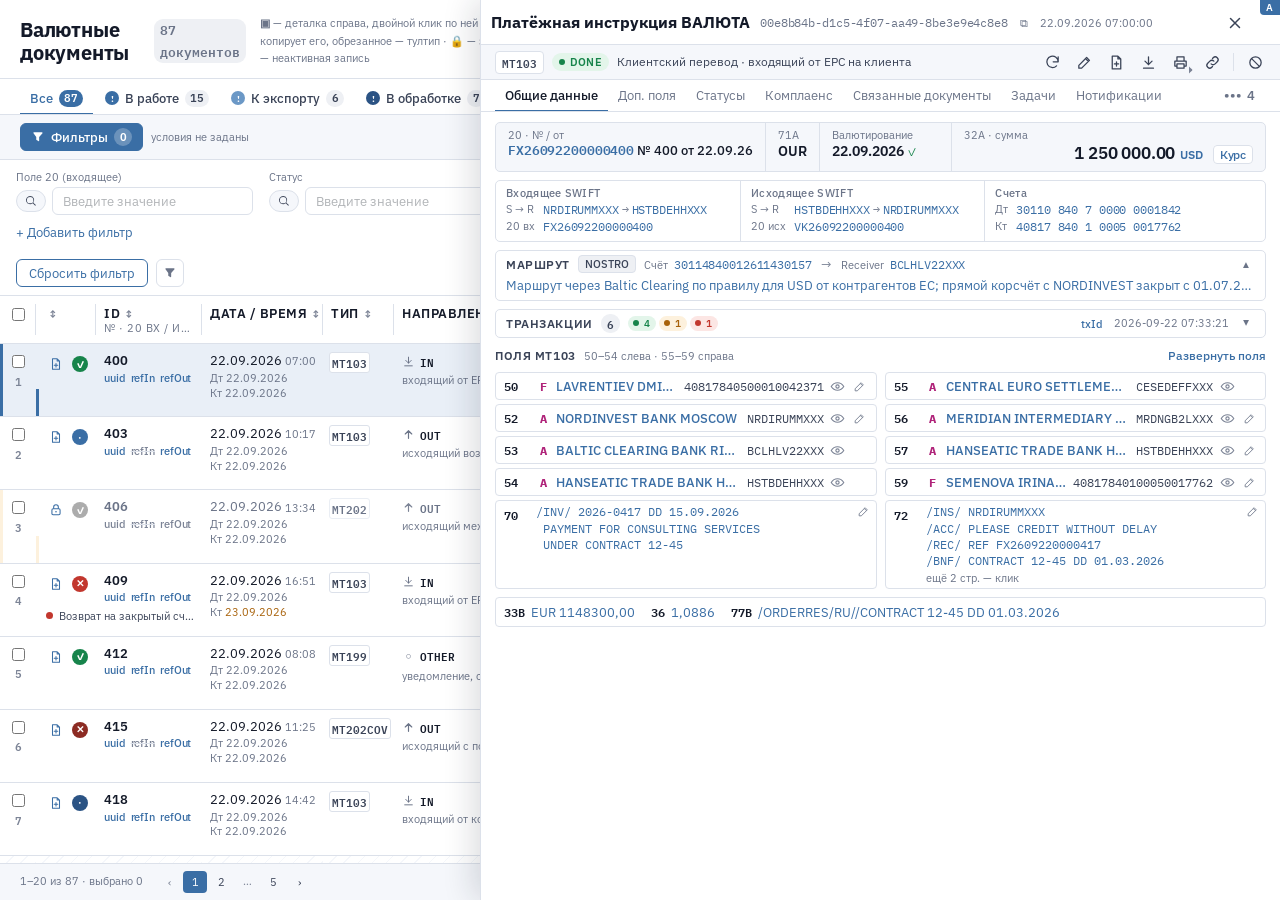
==== commit c02b58c0: "Обезличены данные стенда: шаги маршрута, системы, идентификаторы комплаенса и стриминга, фамилии, UU" ====
--- a/grid.html
+++ b/grid.html
@@ -886,7 +886,7 @@
 
 /* ===================== ДАННЫЕ ===================== */
 var ACTIONS=[
-  {id:'refresh',t:'Обновить',k:'F5'},{id:'edit',t:'Редактировать',k:'E'},{id:'esid',t:'Создать ЭСИД по документу'},
+  {id:'refresh',t:'Обновить',k:'F5'},{id:'edit',t:'Редактировать',k:'E'},{id:'esid',t:'Создать служебный документ'},
   {id:'down',t:'Скачать SWIFT-сообщение'},{id:'print',t:'Печать',menu:['Платёжное поручение','Мемориальный ордер','Форма SWIFT']},{id:'link',t:'Скопировать ссылку на документ'},
   {id:'ban',t:'Аннулировать',danger:1}
 ];
@@ -923,103 +923,103 @@
  {dir:'CREDIT',st:'EXECUTED',acc:'70601840100000000519',reg:'00020_CommissionIncome',time:'2026-09-22 07:35:01.121Z',amount:'35.00',ccy:'USD'},
  {dir:'DEBIT',st:'PENDING',acc:'47422840500000000311',reg:'00030_FxConversion',time:'—',amount:'1 148 300.00',ccy:'EUR'}];
 var DOCS=[
- {status:'DONE',st:'ok',dirTxt:'входящий от ЕРС на клиента',tabsOff:[],uuid:'19ea6301-209c-4185-9a9f-6619d79f8a97',
+ {status:'DONE',st:'ok',dirTxt:'входящий от ЕРС на клиента',tabsOff:[],uuid:'03e8b84b-d1c5-4f07-aa49-8be3e9e4c8e8',
   linked:[
-   {date:'2026-09-23',type:'InternalPAYDOCVAL',status:'NEW',st:'wait',id:'7c02b9e4-51aa-4f0e-8d13-2b7f0c9e41d5',rel:'CHILD',processed:'23.09.2026 09:02:11',posted:'2026-09-23',kind:'SHA',purpose:'MT103 USD 1249965.00 23.09.2026 возврат (1.6.2.2.1.)',
+   {date:'2026-09-23',type:'InternalFXDOC',status:'NEW',st:'wait',id:'a18d3c05-b393-4252-a3c1-c93791937ccc',rel:'CHILD',processed:'23.09.2026 09:02:11',posted:'2026-09-23',kind:'SHA',purpose:'MT103 USD 1249965.00 23.09.2026 возврат (1.6.2.2.1.)',
     dt:{acc:'40817840100050017762',amount:'1 249 965.00',ccy:'USD',reg:'00010_ClientCurrent'},kt:{acc:'30110840700000001842',amount:'1 249 965.00',ccy:'USD',reg:'00000_NostroUSD'},
     from:{name:'SEMENOVA IRINA VLADIMIROVNA',acc:'40817840100050017762',extra:''},to:{name:'LAVRENTIEV DMITRY OLEGOVICH',acc:'40817840500010042371',extra:'RETURN OF FX2609220000417'}},
-   {date:'2026-09-22',type:'InternalCOMMISSION',status:'DONE',st:'ok',id:'3f8a12c0-7d4e-4b9a-a1c2-58e0d9f7b614',rel:'CHILD',processed:'22.09.2026 07:35:01',posted:'2026-09-22',kind:'OUR',purpose:'Комиссия за входящий перевод по тарифу OUR',
+   {date:'2026-09-22',type:'InternalFXFEE',status:'DONE',st:'ok',id:'5e9b7255-c859-4786-b92a-5315c1b73227',rel:'CHILD',processed:'22.09.2026 07:35:01',posted:'2026-09-22',kind:'OUR',purpose:'Комиссия за входящий перевод по тарифу OUR',
     dt:{acc:'40817840100050017762',amount:'35.00',ccy:'USD',reg:'00010_ClientCurrent'},kt:{acc:'70601840100000000519',amount:'35.00',ccy:'USD',reg:'00020_CommissionIncome'},
     from:{name:'SEMENOVA IRINA VLADIMIROVNA',acc:'40817840100050017762',extra:''},to:{name:'VOSTOCHNY KREDIT BANK',acc:'70601840100000000519',extra:'Тариф 4.2.1'}}],
   source:{
    swiftMessage:"{1:F01VKRBRU8KXXXX0427047245}{2:O1030731260922NRDIRUMMXXXX04270806512609220731N}{3:{108:1IBSR00048090722}{111:001}{121:eb6305c9-1f8c-41e3-a3b2-6d7e9f2a4c10}}{4:\n:20:FX2609220000417\n:23B:CRED\n:32A:260922USD1250000,00\n:33B:EUR1148300,00\n:36:1,0886\n:50F:/40817840500010042371\n1/LAVRENTIEV DMITRY OLEGOVICH\n2/ULITSA PROFSOYUZNAYA 83-1-214\n3/RU/MOSCOW, 117279\n:52A:NRDIRUMMXXX\n:53A:BCLHLV22XXX\n:54A:HSTBDEHHXXX\n:56A:MRDNGB2LXXX\n:57A:VKRBRU8KXXX\n:59F:/40817840100050017762\n1/SEMENOVA IRINA VLADIMIROVNA\n2/PROSPEKT MIRA 101-2-45\n3/RU/MOSCOW, 129085\n:70:/INV/ 2026-0417 DD 15.09.2026\nPAYMENT FOR CONSULTING SERVICES\nUNDER CONTRACT 12-45 DD 01.03.2026\nVAT NOT APPLICABLE\n:71A:OUR\n:71F:USD35,00\n:72:/INS/NRDIRUMMXXX\n/ACC/PLEASE CREDIT WITHOUT DELAY\n/REC/REF FX2609220000417\n:77B:/ORDERRES/RU//CONTRACT 12-45 DD 01.03.2026\n-}{5:{MAC:00000000}{CHK:00009443BE30}}{S:{MDG:A35B7A2E46531D1AAD9937DB5DB4CA4F2E3EAEBEF323B6E8EED6769B454F0E91}}",
    outgoingSwiftMessage:"{1:F01VKRBRU8KXXXX0000000000}{2:I103BCLHLV22XXXXN}{3:{121:eb6305c9-1f8c-41e3-a3b2-6d7e9f2a4c10}}{4:\n:20:VK2609220000417\n:23B:CRED\n:32A:260922USD1250000,00\n:50F:/40817840500010042371\n1/LAVRENTIEV DMITRY OLEGOVICH\n2/ULITSA PROFSOYUZNAYA 83-1-214\n3/RU/MOSCOW, 117279\n:52A:NRDIRUMMXXX\n:57A:VKRBRU8KXXX\n:59F:/40817840100050017762\n1/SEMENOVA IRINA VLADIMIROVNA\n:70:/INV/ 2026-0417 DD 15.09.2026\n:71A:OUR\n-}"},
-  mpu:[{id:'82d0e640-5855-4c5b-b8e4-e1f5211c03c4',type:'MT199',created:'2026-09-22T04:35:02.121Z',exportStatus:'SENT',exported:'2026-09-22T04:35:47.308Z',receiver:'NRDIRUMMXXX',docReference:'VK2609220000417',
+  mpu:[{id:'ee8bf4eb-5545-4f07-9617-8a5e7106302f',type:'MT199',created:'2026-09-22T04:35:02.121Z',exportStatus:'SENT',exported:'2026-09-22T04:35:47.308Z',receiver:'NRDIRUMMXXX',docReference:'VK2609220000417',
     swift:"{1:F01VKRBRU8KXXXX0000000000}{2:I199NRDIRUMMXXXXN}{3:{121:eb6305c9-1f8c-41e3-a3b2-6d7e9f2a4c10}}{4:\n:20:VK2609220000417\n:21:FX2609220000417\n:79:YOUR MT103 FX2609220000417 DD 22.09.2026\nUSD 1250000,00 HAS BEEN CREDITED TO\nBENEFICIARY ACCOUNT VALUE 22.09.2026.\nOUR CHARGES USD 35,00 DEDUCTED (71A OUR).\nBEST REGARDS. SETTLEMENTS CENTRE\n-}"}],
-  compliance:{rec:{id:'6a0973c5-5b12-443a-942a-2b6f897aa0ff',start:'2026-09-22 07:31:48.126',end:'2026-09-22 07:31:52.601',nzr:'Нет'},
+  compliance:{rec:{id:'3e854037-b84c-40ee-90e0-440734c1d5e3',start:'2026-09-22 07:31:48.126',end:'2026-09-22 07:31:52.601',nzr:'Нет'},
    neg:{decision:'',direction:'',comment:''},
-   spm:{start:'2026-09-22 07:31:48.220',end:'2026-09-22 07:31:49.601',decision:'ALLOW',txId:'e0ca5acb593840d9a3659ff8b962d8de',reqAt:'2026-09-22 07:31:49.354',clientId:'PKBUL9991265908224'},
+   spm:{start:'2026-09-22 07:31:48.220',end:'2026-09-22 07:31:49.601',decision:'ALLOW',txId:'97cae8c7162531f4093e1db5d7171bde',reqAt:'2026-09-22 07:31:49.354',clientId:'CLT0000123456789'},
    dkk:{start:'2026-09-22 07:31:49.719',end:'2026-09-22 07:31:52.601',decision:'ALLOW'},
-   hist:[['22.09.2026 07:31:51','2176_MSFM','UFM UMMT']]},
+   hist:[['22.09.2026 07:31:51','3308_CTRL','DEP 0417']]},
   statuses:[
-   ['2026-09-22 07:31:45.241','—','pmts-curr-duplicate-checker.end',''],
-   ['2026-09-22 07:31:45.642','SC_CURR_INCOMING','pmts-curr-in-checks.start',''],
-   ['2026-09-22 07:31:47.542','SC_CURR_INCOMING','pmts-curr-in-checks.end',''],
-   ['2026-09-22 07:31:48.141','SC_CURR_INCOMING','pmts-curr-in-routing.start','Ожидание решения сотрудника'],
-   ['2026-09-22 07:33:20.383','SC_CURR_INCOMING','pmts-curr-in-routing.end',''],
-   ['2026-09-22 07:33:21.709','SC_CURR_CREDIT_CLIENT','pmts-curr-crediting-client.start',''],
-   ['2026-09-22 07:33:22.957','SC_CURR_CREDIT_CLIENT','pmts-curr-crediting-client.end',''],
-   ['2026-09-22 07:33:23.413','SC_CURR_CREDIT_CLIENT','pmts-curr-general-postprocess.start',''],
-   ['2026-09-22 07:33:24.312','SC_CURR_CREDIT_CLIENT','pmts-curr-general-postprocess.end',''],
-   ['2026-09-22 07:35:00.814','SC_CURR_CREDIT_CLIENT','pmts-curr-accounting-sgm.start',''],
-   ['2026-09-22 07:35:01.820','SC_CURR_CREDIT_CLIENT','pmts-curr-accounting-sgm.end',''],
-   ['2026-09-22 07:35:01.915','SC_CURR_CREDIT_CLIENT','pmts.finish','']],
+   ['2026-09-22 07:31:45.241','—','fx-dup-check.end',''],
+   ['2026-09-22 07:31:45.642','RT_FX_IN','fx-in-checks.start',''],
+   ['2026-09-22 07:31:47.542','RT_FX_IN','fx-in-checks.end',''],
+   ['2026-09-22 07:31:48.141','RT_FX_IN','fx-in-routing.start','Ожидание решения сотрудника'],
+   ['2026-09-22 07:33:20.383','RT_FX_IN','fx-in-routing.end',''],
+   ['2026-09-22 07:33:21.709','RT_FX_CREDIT','fx-credit-client.start',''],
+   ['2026-09-22 07:33:22.957','RT_FX_CREDIT','fx-credit-client.end',''],
+   ['2026-09-22 07:33:23.413','RT_FX_CREDIT','fx-postprocess.start',''],
+   ['2026-09-22 07:33:24.312','RT_FX_CREDIT','fx-postprocess.end',''],
+   ['2026-09-22 07:35:00.814','RT_FX_CREDIT','fx-accounting.start',''],
+   ['2026-09-22 07:35:01.820','RT_FX_CREDIT','fx-accounting.end',''],
+   ['2026-09-22 07:35:01.915','RT_FX_CREDIT','fx.finish','']],
   tasks:[
-   {st:'ok',type:'PAYMENT_INSTRUCTION',at:'2026-09-22 07:31:59',text:'Требуется подтвердить маршрут; требуется утвердить зачисление по клиентскому счёту 40817840100050017762',who:'Петрова А. С.',done:'2026-09-22 07:33:20',hist:[['07:31:59','Создана: pmts-curr-in-routing'],['07:32:40','Взята в работу: Петрова А. С.'],['07:33:20','Решение: маршрут подтверждён, зачисление утверждено']]},
-   {st:'info',type:'PAYMENT_INSTRUCTION',at:'2026-09-22 07:35:02',text:'Комиссия USD 35,00 удержана по тарифу OUR; проверить корректность тарифного плана клиента',who:'',done:'',hist:[['07:35:02','Создана: pmts-curr-accounting-sgm']]}],
+   {st:'ok',type:'PAYMENT_INSTRUCTION',at:'2026-09-22 07:31:59',text:'Требуется подтвердить маршрут; требуется утвердить зачисление по клиентскому счёту 40817840100050017762',who:'Иванова М. П.',done:'2026-09-22 07:33:20',hist:[['07:31:59','Создана: fx-in-routing'],['07:32:40','Взята в работу: Иванова М. П.'],['07:33:20','Решение: маршрут подтверждён, зачисление утверждено']]},
+   {st:'info',type:'PAYMENT_INSTRUCTION',at:'2026-09-22 07:35:02',text:'Комиссия USD 35,00 удержана по тарифу OUR; проверить корректность тарифного плана клиента',who:'',done:'',hist:[['07:35:02','Создана: fx-accounting']]}],
   stream:[
-   ['2026-09-22 07:33:24.795','UPP','УПП','pmts_curr_event_crediting_end','SENT',1],
-   ['2026-09-22 07:35:01.866','UPP','УПП','pmts_curr_event_account_end','SENT',1],
-   ['2026-09-22 07:35:01.902','DWH','Хранилище','pmts_curr_event_finish','SENT',2]],
+   ['2026-09-22 07:33:24.795','MSB','Шина сообщений','fx_evt_credit_end','SENT',1],
+   ['2026-09-22 07:35:01.866','MSB','Шина сообщений','fx_evt_account_end','SENT',1],
+   ['2026-09-22 07:35:01.902','DWH','Хранилище','fx_evt_finish','SENT',2]],
   notif:[
    ['2026-09-22 07:31:46.000',3,'TIMEOUT','accepted'],
-   ['2026-09-22 07:33:25.000',1,'OK','confirmCOT'],
-   ['2026-09-22 07:35:02.000',3,'TIMEOUT','confirmCredit']],
+   ['2026-09-22 07:33:25.000',1,'OK','confirmAck'],
+   ['2026-09-22 07:35:02.000',3,'TIMEOUT','confirmCrd']],
   audit:{
-   commonSection:{creationDate:'2026-09-22T04:31:45.051765Z',paymentServiceProvider:'SUBOUL',paymentFlow:null,paymentInitiatorSystem:'ERS.ERS_1',sourceSystem:'OPS',resending:false},
+   commonSection:{creationDate:'2026-09-22T04:31:45.051765Z',paymentServiceProvider:'SUBOUL',paymentFlow:null,paymentInitiatorSystem:'ERS.ERS_1',sourceSystem:'SRC1',resending:false},
    documentSection:{docReferenceIn:'FX2609220000417',docReferenceOut:'VK2609220000417',messageType:'MT103',amount:1250000.00,currency:'USD',valueDate:'2026-09-22',uetr:'eb6305c9-1f8c-41e3-a3b2-6d7e9f2a4c10'},
    originalDocumentSection:{receivedAt:'2026-09-22T04:31:44Z',sender:'NRDIRUMMXXX',receiver:'VKRBRU8KXXX',rawLength:612,hash:'sha256:9f3c…a1e0'},
-   statusSections:{count:12,last:'pmts.finish',lastAt:'2026-09-22T04:35:01.915Z'},
+   statusSections:{count:12,last:'fx.finish',lastAt:'2026-09-22T04:35:01.915Z'},
    accountingSection:{debitAccount:'30110840700000001842',creditAccount:'40817840100050017762',postings:6,executed:4,canceled:1,pending:1},
-   paymentTransactionSections:{transactionId:'cf03cfd4-246d-4669-889f-63bc1af67574',registers:['00000_NostroUSD','00010_ClientCurrent','00020_CommissionIncome','00030_FxConversion']},
-   taskSections:{open:1,closed:1,lastAssignee:'Петрова А. С.'},
+   paymentTransactionSections:{transactionId:'ba5ac473-d0a4-40ea-b639-47326d3b8e45',registers:['00000_NostroUSD','00010_ClientCurrent','00020_CommissionIncome','00030_FxConversion']},
+   taskSections:{open:1,closed:1,lastAssignee:'Иванова М. П.'},
    outgoingRoutingSections:{routeType:'NOSTRO',nostroAccount:'30114840900000000517',receiver:'BCLHLV22XXX',rule:'USD_EU_COUNTERPARTIES_V3'},
    controlAttributesSection:{complianceCheck:'PASSED',sanctionsCheck:'PASSED',duplicateCheck:'PASSED',manualReview:true},
-   manualOperationRecordsSection:{records:1,last:{at:'2026-09-22T07:42:00Z',user:'Петрова А. С.',field:'57',action:'EDIT'}}},uetr:'eb6305c9-1f8c-41e3-a3b2-6d7e9f2a4c10',created:'22.09.2026 07:31:45',
+   manualOperationRecordsSection:{records:1,last:{at:'2026-09-22T07:42:00Z',user:'Иванова М. П.',field:'57',action:'EDIT'}}},uetr:'eb6305c9-1f8c-41e3-a3b2-6d7e9f2a4c10',created:'22.09.2026 07:31:45',
   num:'417',numDate:'22.09.26',amount:'1 250 000.00',ccy:'USD',vd:['22.09.2026','22.09.2026','22.09.2026','22.09.2026'],
   inS:'NRDIRUMMXXX',inR:'VKRBRU8KXXX',outS:'VKRBRU8KXXX',outR:'BCLHLV22XXX',r20out:'VK2609220000417',
   dt:'30110 840 7 0000 0001842',kt:'40817 840 1 0005 0017762',
   route:{type:'NOSTRO',acc:'30114840900000000517',desc:'Счёт ностро в Baltic Clearing Bank (Рига), USD',recv:'BCLHLV22XXX',text:'Маршрут через Baltic Clearing по правилу для USD от контрагентов ЕС; прямой корсчёт с NORDINVEST закрыт с 01.07.2026'},
-  txId:'cf03cfd4-246d-4669-889f-63bc1af67574',txDate:'2026-09-22 07:33:21',txs:TX6,
+  txId:'ba5ac473-d0a4-40ea-b639-47326d3b8e45',txDate:'2026-09-22 07:33:21',txs:TX6,
   f:{'20':{lines:['FX2609220000417']},'21':{lines:['NONREF']},'71A':{lines:['OUR']},'71B':{lines:[]},'71F':{lines:['USD 35,00']},'71G':{lines:[]},'33B':{lines:['EUR 1148300,00']},'36':{lines:['1,0886']},'77B':{lines:['/ORDERRES/RU//CONTRACT 12-45 DD 01.03.2026']},
      '50':cl(P50),'59':cl(P59),'52':cl(B52),'53':cl(B53),'54':cl(B54),'55':cl(B55),'56':cl(B56),
-     '57':{opt:'A',lines:['VOSTOCHNY KREDIT BANK KHABAROVSK BR','VKRBRU8KXXX'],edit:{opt:'A',lines:['VOSTOCHNY KREDIT BANK KHABAROVSK BRANCH','VKRBRU8K2KD'],who:'Петрова А. С.',when:'22.09.2026 10:42'},
-       hist:[{who:'Сидоров К. В.',when:'22.09.2026 09:15',was:{opt:'A',lines:['VOSTOCHNY KREDIT BANK KHABAROVSK BR','VKRBRU8KXXX']},now:{opt:'A',lines:['VOSTOCHNY KREDIT BANK KHABAROVSK BR','VKRBRU8K2KD']},note:'BIC филиала по справочнику',status:'confirmed',by:'Лебедева О. Н.',at:'22.09.2026 09:40'},
-             {who:'Петрова А. С.',when:'22.09.2026 10:42',was:{opt:'A',lines:['VOSTOCHNY KREDIT BANK KHABAROVSK BR','VKRBRU8K2KD']},now:{opt:'A',lines:['VOSTOCHNY KREDIT BANK KHABAROVSK BRANCH','VKRBRU8K2KD']},note:'Полное наименование филиала',status:'pending'}]},
+     '57':{opt:'A',lines:['VOSTOCHNY KREDIT BANK KHABAROVSK BR','VKRBRU8KXXX'],edit:{opt:'A',lines:['VOSTOCHNY KREDIT BANK KHABAROVSK BRANCH','VKRBRU8K2KD'],who:'Иванова М. П.',when:'22.09.2026 10:42'},
+       hist:[{who:'Кузнецов Д. А.',when:'22.09.2026 09:15',was:{opt:'A',lines:['VOSTOCHNY KREDIT BANK KHABAROVSK BR','VKRBRU8KXXX']},now:{opt:'A',lines:['VOSTOCHNY KREDIT BANK KHABAROVSK BR','VKRBRU8K2KD']},note:'BIC филиала по справочнику',status:'confirmed',by:'Смирнова Е. В.',at:'22.09.2026 09:40'},
+             {who:'Иванова М. П.',when:'22.09.2026 10:42',was:{opt:'A',lines:['VOSTOCHNY KREDIT BANK KHABAROVSK BR','VKRBRU8K2KD']},now:{opt:'A',lines:['VOSTOCHNY KREDIT BANK KHABAROVSK BRANCH','VKRBRU8K2KD']},note:'Полное наименование филиала',status:'pending'}]},
      '58':cl(B58),
      '70':{lines:T70},'72':{lines:T72},
      '79':{lines:['RE YOUR MT103 FX2609220000417 DD 22.09.2026','AMOUNT USD 1250000,00','PLS BE ADVISED THAT BENEFICIARY ACCOUNT','40817840100050017762 IS CLOSED.','KINDLY AUTHORIZE US TO RETURN THE FUNDS','LESS OUR CHARGES USD 35,00','OR PROVIDE AMENDED BENEFICIARY DETAILS.','BEST REGARDS','PAYMENTS DEPT, VOSTOCHNY KREDIT BANK']},
      'B.50':cl(P50),'B.59':cl(P59),'B.52':cl(B52),'B.57':cl(B57),'B.56':cl(B56),'B.70':{lines:T70},'B.72':{lines:['/INS/ NRDIRUMMXXX','/BNF/ COVER FOR FX2609220000417']},'B.33B':{lines:['EUR 1148300,00']}}
  },
- {status:'NEW',st:'wait',dirTxt:'исходящий возврат',tabsOff:['Нотификации','Стриминг','MPU'],uuid:'7c02b9e4-51aa-4f0e-8d13-2b7f0c9e41d5',
-  linked:[{date:'2026-09-22',type:'InternalPAYDOCVAL',status:'DONE',st:'ok',id:'19ea6301-209c-4185-9a9f-6619d79f8a97',rel:'PARENT',processed:'22.09.2026 07:35:01',posted:'2026-09-22',kind:'OUR',purpose:'MT103 USD 1250000.00 22.09.2026 код (1.6.2.2.1.)',
+ {status:'NEW',st:'wait',dirTxt:'исходящий возврат',tabsOff:['Нотификации','Стриминг','MPU'],uuid:'a18d3c05-b393-4252-a3c1-c93791937ccc',
+  linked:[{date:'2026-09-22',type:'InternalFXDOC',status:'DONE',st:'ok',id:'03e8b84b-d1c5-4f07-aa49-8be3e9e4c8e8',rel:'PARENT',processed:'22.09.2026 07:35:01',posted:'2026-09-22',kind:'OUR',purpose:'MT103 USD 1250000.00 22.09.2026 код (1.6.2.2.1.)',
     dt:{acc:'30110840700000001842',amount:'1 250 000.00',ccy:'USD',reg:'00000_NostroUSD'},kt:{acc:'40817840100050017762',amount:'1 250 000.00',ccy:'USD',reg:'00010_ClientCurrent'},
     from:{name:'LAVRENTIEV DMITRY OLEGOVICH',acc:'40817840500010042371',extra:''},to:{name:'SEMENOVA IRINA VLADIMIROVNA',acc:'40817840100050017762',extra:'/INV/ 2026-0417'}}],
   source:{swiftMessage:'',outgoingSwiftMessage:"{1:F01VKRBRU8KXXXX0000000000}{2:I103NRDIRUMMXXXXN}{3:{121:4a1d7e20-9b3f-4c58-8e61-0f2c5d7a9b33}}{4:\n:20:RT2609230000018\n:21:FX2609220000417\n:23B:CRED\n:32A:260923USD1249965,00\n:50F:/40817840100050017762\n1/SEMENOVA IRINA VLADIMIROVNA\n2/PROSPEKT MIRA 101-2-45\n3/RU/MOSCOW, 129085\n:52A:VKRBRU8KXXX\n:53A:BCLHLV22XXX\n:57A:NRDIRUMMXXX\n:59F:/40817840500010042371\n1/LAVRENTIEV DMITRY OLEGOVICH\n:70:/RETN/ RETURN OF FX2609220000417\n/RC/ AC01 BENEFICIARY ACCOUNT CLOSED\n:71A:SHA\n:72:/REC/RETURN OF FUNDS\n-}"},
   mpu:[],
-  compliance:{rec:{id:'b1e4c7d2-08f3-4a6e-9d21-7c5f0e3a9b88',start:'2026-09-23 09:02:14.126',end:'',nzr:'Нет'},
+  compliance:{rec:{id:'135499bc-414f-476b-8e12-990d80905be5',start:'2026-09-23 09:02:14.126',end:'',nzr:'Нет'},
    neg:{decision:'',direction:'',comment:''},
-   spm:{start:'2026-09-23 09:02:14.220',end:'2026-09-23 09:02:15.601',decision:'ALLOW',txId:'7f21c9ab4e0d4c1b9a3f5d6e8b7c2a10',reqAt:'2026-09-23 09:02:15.354',clientId:'PKBUL9991265908224'},
+   spm:{start:'2026-09-23 09:02:14.220',end:'2026-09-23 09:02:15.601',decision:'ALLOW',txId:'e2ddc31c759c3ee4d980136b7e6c0731',reqAt:'2026-09-23 09:02:15.354',clientId:'CLT0000123456789'},
    dkk:{start:'2026-09-23 09:02:15.719',end:'',decision:'REVIEW'},
-   hist:[['23.09.2026 09:02:17','2176_MSFM','UFM UMMT']]},
+   hist:[['23.09.2026 09:02:17','3308_CTRL','DEP 0417']]},
   statuses:[
-   ['2026-09-23 09:02:11.104','—','pmts-curr-duplicate-checker.end',''],
-   ['2026-09-23 09:02:11.530','SC_CURR_OUTGOING','pmts-curr-out-checks.start',''],
-   ['2026-09-23 09:02:13.008','SC_CURR_OUTGOING','pmts-curr-out-checks.end',''],
-   ['2026-09-23 09:02:13.442','SC_CURR_OUTGOING','pmts-curr-out-routing.start','Ожидание решения сотрудника']],
-  tasks:[{st:'info',type:'PAYMENT_INSTRUCTION',at:'2026-09-23 09:02:13',text:'Требуется подтвердить маршрут возврата; требуется подтверждение контролёра на списание',who:'',done:'',hist:[['09:02:13','Создана: pmts-curr-out-routing']]}],
+   ['2026-09-23 09:02:11.104','—','fx-dup-check.end',''],
+   ['2026-09-23 09:02:11.530','RT_FX_OUT','fx-out-checks.start',''],
+   ['2026-09-23 09:02:13.008','RT_FX_OUT','fx-out-checks.end',''],
+   ['2026-09-23 09:02:13.442','RT_FX_OUT','fx-out-routing.start','Ожидание решения сотрудника']],
+  tasks:[{st:'info',type:'PAYMENT_INSTRUCTION',at:'2026-09-23 09:02:13',text:'Требуется подтвердить маршрут возврата; требуется подтверждение контролёра на списание',who:'',done:'',hist:[['09:02:13','Создана: fx-out-routing']]}],
   stream:[],notif:[],
   audit:{
-   commonSection:{creationDate:'2026-09-23T06:02:11.104Z',paymentServiceProvider:'SUBOUL',paymentFlow:'RETURN',paymentInitiatorSystem:'PMTS.MANUAL',sourceSystem:'OPS',resending:false,originalDocumentId:'19ea6301-209c-4185-9a9f-6619d79f8a97'},
+   commonSection:{creationDate:'2026-09-23T06:02:11.104Z',paymentServiceProvider:'SUBOUL',paymentFlow:'RETURN',paymentInitiatorSystem:'PMTS.MANUAL',sourceSystem:'SRC1',resending:false,originalDocumentId:'03e8b84b-d1c5-4f07-aa49-8be3e9e4c8e8'},
    documentSection:{docReferenceIn:'RT2609230000018',relatedReference:'FX2609220000417',messageType:'MT103',amount:1249965.00,currency:'USD',valueDate:'2026-09-23'},
-   statusSections:{count:4,last:'pmts-curr-out-routing.start',lastAt:'2026-09-23T06:02:13.442Z'},
+   statusSections:{count:4,last:'fx-out-routing.start',lastAt:'2026-09-23T06:02:13.442Z'},
    taskSections:{open:1,closed:0},
    controlAttributesSection:{complianceCheck:'PENDING',sanctionsCheck:'PASSED',duplicateCheck:'PASSED',manualReview:true}},uetr:'4a1d7e20-9b3f-4c58-8e61-0f2c5d7a9b33',created:'23.09.2026 09:02:11',
   num:'18',numDate:'23.09.26',amount:'1 249 965.00',ccy:'USD',vd:['23.09.2026','23.09.2026','23.09.2026','24.09.2026'],
   inS:'—',inR:'—',outS:'VKRBRU8KXXX',outR:'NRDIRUMMXXX',r20out:'RT2609230000018',
   dt:'40817 840 1 0005 0017762',kt:'30110 840 7 0000 0001842',
-  route:{type:'NOSTRO',acc:'30114840900000000517',desc:'Счёт ностро в Baltic Clearing Bank (Рига), USD',recv:'BCLHLV22XXX',text:'Возврат по ПИ 19ea6301, ожидает подтверждения контролёра'},
-  txId:'2b91c0de-44a1-4f7b-9c0e-11af0b7e2c39',txDate:'2026-09-23 09:02:40',
+  route:{type:'NOSTRO',acc:'30114840900000000517',desc:'Счёт ностро в Baltic Clearing Bank (Рига), USD',recv:'BCLHLV22XXX',text:'Возврат по ПИ 03e8b84b, ожидает подтверждения контролёра'},
+  txId:'5e20408c-c344-4a6b-9c59-89f0c0602ef0',txDate:'2026-09-23 09:02:40',
   txs:[{dir:'DEBIT',st:'PENDING',acc:'40817840100050017762',reg:'00010_ClientCurrent',time:'—',amount:'1 249 965.00',ccy:'USD'}],
   f:{'20':{lines:['RT2609230000018']},'21':{lines:['FX2609220000417']},'71A':{lines:['SHA']},'71B':{lines:[]},'71F':{lines:[]},'71G':{lines:['USD 15,00']},'33B':{lines:[]},'36':{lines:[]},'77B':{lines:[]},
      '50':cl(P59),'59':cl(P50),'52':cl(B57),'57':cl(B52),'53':cl(B53),'54':{lines:[]},'55':{lines:[]},'56':{lines:[]},
@@ -1035,7 +1035,7 @@
 function rubDoc(o){
   var b=DOCS[0];
   var tabs=JSON.parse(JSON.stringify({statuses:b.statuses,tasks:b.tasks,stream:b.stream,notif:b.notif,audit:b.audit,compliance:b.compliance})
-    .replace(/pmts-curr-/g,'pmts-rub-').replace(/_curr_/g,'_rub_').replace(/SC_CURR_INCOMING/g,o.r.scen));
+    .replace(/fx-/g,'fx-rub-').replace(/_curr_/g,'_rub_').replace(/RT_FX_IN/g,o.r.scen));
   tabs.audit.documentSection={docNumber:o.num,docDate:o.numDate,amount:+o.amount.replace(/\s/g,''),currency:'RUB',scenario:o.r.scen,operation:o.r.opCode,queue:o.r.queue,docReference:o.r.docRef};
   delete tabs.audit.originalDocumentSection;
   var d={type:o.type,status:o.status,st:o.st,dirTxt:o.dirTxt,tabsOff:o.tabsOff||[],uuid:o.uuid,created:o.created,num:o.num,numDate:o.numDate,amount:o.amount,ccy:'RUB',
@@ -1044,40 +1044,40 @@
   return d;
 }
 DOCS.push(rubDoc({status:'DONE',st:'ok',dirTxt:'входящий от ЦБ на клиента',tabsOff:['Стриминг','MPU'],
-  uuid:'5d31a7c2-8e4b-4f0a-9c21-7b6e0d2f8a13',created:'24.09.2026 11:08:14',num:'2931',numDate:'24.09.2026',amount:'85 814.36',
-  txId:'9b7e2f41-6c0d-4a8e-b3f5-2d1c7e9a0b64',txDate:'24.09.2026 11:08:20',
-  txs:[{dir:'DEBIT',st:'EXECUTED',acc:'30102810900000000745',reg:'00000_CorrCBR',time:'2026-09-24 08:08:20.114Z',amount:'85 814.36',ccy:'RUB'},
-       {dir:'CREDIT',st:'EXECUTED',acc:'40802810300050017801',reg:'00010_ClientCurrent',time:'2026-09-24 08:08:20.118Z',amount:'85 814.36',ccy:'RUB'}],
-  r:{scen:'SC_CBR_IN_CREDIT',from:'DB01',to:'DB02',initiator:'CBR.CBR_IN',source:'UFEBS',destination:'RETAIL',opCode:'01',opName:'Платёжное поручение',queue:'5',prio:0,docRef:'ED101-2609240001842',
-   party:{s:{name:'ООО «СЕВЕРНЫЙ ВЕТЕР»',opt:'',acc:'40702810400000012345',inn:'7729563210',kpp:'772901001',info:'',addr:'119180, г. Москва, пр-т Мира, д. 70, пом. 854',bank:'НОРДИНВЕСТ БАНК (АО)',bic:'044525207',bankAcc:'30101810200000000207',bankInfo:''},
-          r:{name:'ИП КРЫЛОВА МАРИНА ПЕТРОВНА',opt:'',acc:'40802810300050017801',inn:'540812345678',kpp:'',info:'',addr:'630099, г. Новосибирск, ул. Ленина, д. 12, кв. 7',bank:'ФИЛИАЛ № 7701 БАНКА ВОСТОЧНЫЙ КРЕДИТ (ПАО)',bic:'045004745',bankAcc:'30101810100000000745',bankInfo:'Филиал в г. Новосибирске'}},
-   purpose:'Оплата по счёту № 2026-0417 от 15.09.2026 за консультационные услуги по договору 12-45 от 01.03.2026. В том числе НДС 20% — 14 302.39 руб.',
-   purposeExtra:{instr:'',uip:'',reserve:'',f20:'Оплата по счёту № 2026-0417'},
-   agents:[{name:'НОРДИНВЕСТ БАНК (АО) — Ф-Л В Г. САНКТ-ПЕТЕРБУРГЕ',bic:'044030773',bankAcc:'30101810600000000773',acc:'30110810700000000512'}],
+  uuid:'72aa73fb-dae6-4672-8d09-e15afc0a523d',created:'24.09.2026 11:08:14',num:'3741',numDate:'24.09.2026',amount:'76 394.81',
+  txId:'03d45fed-f505-4fca-a267-60cba12b82f2',txDate:'24.09.2026 11:08:20',
+  txs:[{dir:'DEBIT',st:'EXECUTED',acc:'30102810738223744290',reg:'00000_CorrCBR',time:'2026-09-24 08:08:20.114Z',amount:'76 394.81',ccy:'RUB'},
+       {dir:'CREDIT',st:'EXECUTED',acc:'40802810820980451081',reg:'00010_ClientCurrent',time:'2026-09-24 08:08:20.118Z',amount:'76 394.81',ccy:'RUB'}],
+  r:{scen:'SC_NCB_IN_CREDIT',from:'DB01',to:'DB02',initiator:'NCB.NCB_IN',source:'UFX',destination:'RTL',opCode:'01',opName:'Платёжное поручение',queue:'5',prio:0,docRef:'ED101-5210472026066',
+   party:{s:{name:'ООО «ХУРЫГУПЯ»',opt:'',acc:'40702810064578557830',inn:'4340195751',kpp:'473897776',info:'',addr:'740828, Г. ЛЫСУЛА, УЛ. НИФЕМЯ, Д. 133, ПОМ. 520',bank:'АО «ЗОДО БАНК»',bic:'049597373',bankAcc:'30101810508469019375',bankInfo:''},
+          r:{name:'ИП ТЫСЫЛИОВ ГИБАС ЗУДЫОВИЧ',opt:'',acc:'40802810820980451081',inn:'394831189084',kpp:'',info:'',addr:'057617, Г. СОЛОКЫ, УЛ. МЕСОБО, Д. 83, КВ. 143',bank:'БАНК «ХАРОГА» (АО)',bic:'042993195',bankAcc:'30101810664602335376',bankInfo:'Филиал в г. Хупево'}},
+   purpose:'Оплата по счёту № 6945-2101 от 18.07.2026 за оборудование по договору 65-89 от 27.02.2026. В том числе НДС 20% — 18 658.24 руб.',
+   purposeExtra:{instr:'',uip:'',reserve:'',f20:'Оплата по счёту № 6945-2101'},
+   agents:[{name:'ФИЛИАЛ № 5065 БАНКА «МАГО» (ПАО) — Ф-Л В Г. ПЕСЫХА',bic:'042450423',bankAcc:'30101810249777754632',acc:'30110810300493704685'}],
    budget:null,
-   ed107:{head:[['ID связанного документа','2144'],['ID инициирующего документа','24154'],['Дата связанного документа','24.09.2026'],['Запрошенная дата исполнения','24.09.2026']],
-     groups:[{title:'Информация о банке-плательщике',rows:[['ed:OrderingBank/BIC','044525207'],['ed:OrderingBank/ed:Name','НОРДИНВЕСТ БАНК (АО)'],['ed:OrderingBank/BankAccount','30101810200000000207'],['ed:OrderingBank/SWBIC','NRDIRUMM']]},
-             {title:'Информация о банке-получателе',rows:[['ed:Beneficiary/BIC','045004745'],['ed:Beneficiary/ed:Name','ВОСТОЧНЫЙ КРЕДИТ БАНК (ПАО)'],['ed:Beneficiary/BankAccount','30101810100000000745'],['ed:Beneficiary/SWBIC','VKRBRU8K']]},
-             {title:'Информация о банке-отправителе',rows:[['ed:InstructingAgent/BIC','044525207'],['ed:InstructingAgent/CorrespAcc','30101810200000000207'],['ed:InstructingAgent/SWBIC','NRDIRUMM']]},
-             {title:'Информация о банке-исполнителе',rows:[['ed:InstructedAgent/BIC','045004745'],['ed:InstructedAgent/CorrespAcc','30101810100000000745'],['ed:InstructedAgent/SWBIC','VKRBRU8K']]}]},
+   ed107:{head:[['ID связанного документа','1262'],['ID инициирующего документа','77944'],['Дата связанного документа','24.09.2026'],['Запрошенная дата исполнения','24.09.2026']],
+     groups:[{title:'Информация о банке-плательщике',rows:[['ed:OrderingBank/BIC','049597373'],['ed:OrderingBank/ed:Name','АО «ЗОДО БАНК»'],['ed:OrderingBank/BankAccount','30101810508469019375'],['ed:OrderingBank/SWBIC','XБЯКRUKK']]},
+             {title:'Информация о банке-получателе',rows:[['ed:Beneficiary/BIC','042993195'],['ed:Beneficiary/ed:Name','БАНК «ХАРОГА» (АО)'],['ed:Beneficiary/BankAccount','30101810664602335376'],['ed:Beneficiary/SWBIC','XДЯХRUKM']]},
+             {title:'Информация о банке-отправителе',rows:[['ed:InstructingAgent/BIC','049597373'],['ed:InstructingAgent/CorrespAcc','30101810508469019375'],['ed:InstructingAgent/SWBIC','XБЯКRUKK']]},
+             {title:'Информация о банке-исполнителе',rows:[['ed:InstructedAgent/BIC','042993195'],['ed:InstructedAgent/CorrespAcc','30101810664602335376'],['ed:InstructedAgent/SWBIC','XДЯХRUKM']]}]},
    collect:null},
-  source:{ED244:'<?xml version="1.0" encoding="UTF-8"?>\n<ed:ED244 xmlns:ed="urn:cbr-ru:ed:v2.0" EDNo="1842" EDDate="2026-09-24" EDAuthor="4525207000" EDReceiver="4500474500" Sum="8581436" PaymentPrecedence="5">\n  <ed:AccDoc AccDocNo="2931" AccDocDate="2026-09-24"/>\n  <ed:Payer PersonalAcc="40702810400000012345" INN="7729563210" KPP="772901001">\n    <ed:Name>ООО «СЕВЕРНЫЙ ВЕТЕР»</ed:Name>\n    <ed:Bank BIC="044525207" CorrespAcc="30101810200000000207"/>\n  </ed:Payer>\n  <ed:Payee PersonalAcc="40802810300050017801" INN="540812345678">\n    <ed:Name>ИП КРЫЛОВА МАРИНА ПЕТРОВНА</ed:Name>\n    <ed:Bank BIC="045004745" CorrespAcc="30101810100000000745"/>\n  </ed:Payee>\n  <ed:Purpose>Оплата по счёту № 2026-0417 от 15.09.2026 за консультационные услуги по договору 12-45 от 01.03.2026. В том числе НДС 20% — 14 302.39 руб.</ed:Purpose>\n</ed:ED244>'}
+  source:{ED244:'<?xml version="1.0" encoding="UTF-8"?>\\n<ed:ED244 xmlns:ed="urn:cbr-ru:ed:v2.0" EDNo="9818" EDDate="2026-09-24" EDAuthor="2072537694" EDReceiver="4971095821" Sum="7639481" PaymentPrecedence="5">\\n  <ed:AccDoc AccDocNo="3741" AccDocDate="2026-09-24"/>\\n  <ed:Payer PersonalAcc="40702810064578557830" INN="4340195751" KPP="473897776">\\n    <ed:Name>ООО «ХУРЫГУПЯ»</ed:Name>\\n    <ed:Bank BIC="049597373" CorrespAcc="30101810508469019375"/>\\n  </ed:Payer>\\n  <ed:Payee PersonalAcc="40802810820980451081" INN="394831189084">\\n    <ed:Name>ИП ТЫСЫЛИОВ ГИБАС ЗУДЫОВИЧ</ed:Name>\\n    <ed:Bank BIC="042993195" CorrespAcc="30101810664602335376"/>\\n  </ed:Payee>\\n  <ed:Purpose>Оплата по счёту № 6945-2101 от 18.07.2026 за оборудование по договору 65-89 от 27.02.2026. В том числе НДС 20% — 18 658.24 руб.</ed:Purpose>\\n</ed:ED244>'}
 }));
 DOCS.push(rubDoc({type:'REQDOCRU',status:'IN_PROGRESS',st:'wait',dirTxt:'исходящий на ЦБ · взыскание',tabsOff:['MPU'],
-  uuid:'b8e2f4a1-3c6d-4e7f-8a90-1d2c3b4a5e6f',created:'24.09.2026 10:59:26',num:'879910',numDate:'23.09.2026',amount:'7.00',
-  txId:'2c4d6e8f-0a1b-4c3d-9e5f-7a8b9c0d1e2f',txDate:'24.09.2026 10:59:31',
-  txs:[{dir:'DEBIT',st:'EXECUTED',acc:'40817810600050017913',reg:'00010_ClientCurrent',time:'2026-09-24 07:59:31.402Z',amount:'7.00',ccy:'RUB'},
-       {dir:'CREDIT',st:'PENDING',acc:'30102810900000000745',reg:'00000_CorrCBR',time:'—',amount:'7.00',ccy:'RUB'}],
-  r:{scen:'SC_CBR_OUT_DEBIT',from:'DB02',to:'DB01',initiator:'CNTS.CNTS_DECR',source:'CNTSEXEC',destination:'PRISM',opCode:'06',opName:'Инкассовое поручение',queue:'4',prio:0,docRef:'ED104-2609240008819',
-   party:{s:{name:'СМИРНОВА ЕКАТЕРИНА ПАВЛОВНА',opt:'',acc:'40817810600050017913',inn:'540912345601',kpp:'0',info:'',addr:'',bank:'ФИЛИАЛ № 7701 БАНКА ВОСТОЧНЫЙ КРЕДИТ (ПАО)',bic:'045004745',bankAcc:'30101810100000000745',bankInfo:''},
-          r:{name:'УФК по Новосибирской области (Отделение судебных приставов по Центральному району г. Новосибирска, л/с 05511851990)',opt:'',acc:'03212643000000019876',inn:'5406012345',kpp:'540601001',info:'',addr:'',bank:'СИБИРСКОЕ ГУ БАНКА РОССИИ // УФК по Новосибирской области',bic:'015004950',bankAcc:'40102810845370000019',bankInfo:''}},
-   purpose:'Взыскание по исп. пост. 213253960/6639 от 23.09.2026. СПИ Иванова М. С. по и/п № 170152/26/66039-ИП от 07.09.2026',
-   purposeExtra:{instr:'',uip:'32112643000000019876',reserve:'',f20:''},
+  uuid:'6bb3cd76-2461-4984-a8db-68be95162e4a',created:'24.09.2026 10:59:26',num:'714297',numDate:'23.09.2026',amount:'23.84',
+  txId:'e62ecb99-e53d-4c33-aa2f-c9e53c58abe0',txDate:'24.09.2026 10:59:31',
+  txs:[{dir:'DEBIT',st:'EXECUTED',acc:'40817810122440937855',reg:'00010_ClientCurrent',time:'2026-09-24 07:59:31.402Z',amount:'23.84',ccy:'RUB'},
+       {dir:'CREDIT',st:'PENDING',acc:'30102810412551724960',reg:'00000_CorrCBR',time:'—',amount:'23.84',ccy:'RUB'}],
+  r:{scen:'SC_NCB_OUT_DEBIT',from:'DB02',to:'DB01',initiator:'CLT.CLT_DCR',source:'CLX',destination:'PRM',opCode:'06',opName:'Инкассовое поручение',queue:'4',prio:0,docRef:'ED104-6295478222348',
+   party:{s:{name:'ПЯРИФООВА ТЯХОР ВУПЯОВНА',opt:'',acc:'40817810122440937855',inn:'724963654922',kpp:'0',info:'',addr:'',bank:'АО «ЛУКЕЗА БАНК»',bic:'045927897',bankAcc:'30101810434016985259',bankInfo:''},
+          r:{name:'УФК ПО ДУВЫМЯСКОЙ ОБЛАСТИ (ОСП ПО ДОКАХЫСКОМУ РАЙОНУ, Л/С 49924435382)',opt:'',acc:'03212015887737416204',inn:'6906224315',kpp:'102930012',info:'',addr:'',bank:'ТЕПЕФАСКОЕ ГУ БАНКА РОССИИ // УФК ПО ЗИСИМУСКОЙ ОБЛАСТИ',bic:'014948298',bankAcc:'40102810113853348959',bankInfo:''}},
+   purpose:'Взыскание по исп. пост. 228808703/5707 от 12.07.2026. СПИ ПЫБУГИОВА Е. В. по и/п № 290984/26/61340-ИП от 13.02.2026',
+   purposeExtra:{instr:'',uip:'46710664247006847653',reserve:'',f20:''},
    agents:[],
-   budget:{b101:'19',b104:'32211601201019000140',b105:'50701000',b106:'0',b107:'0',b108:'170152/26/66039-ИП',b109:'07.09.2026',b110:'0'},
-   collect:{c48:'23.09.2026',cLimit:'76349202',c70:'Взыскание по исполнительному производству',c38:'3',c39:'1',c40:'213253960/6639',c41:'23.09.2026'},
+   budget:{b101:'98',b104:'24943713437772038687',b105:'78166455',b106:'0',b107:'0',b108:'290984/26/61340-ИП',b109:'06.01.2026',b110:'0'},
+   collect:{c48:'23.09.2026',cLimit:'11497427',c70:'Взыскание по исполнительному производству',c38:'9',c39:'3',c40:'181110362/8804',c41:'23.09.2026'},
    ed107:null},
-  source:{ED244:'<?xml version="1.0" encoding="UTF-8"?>\n<ed:ED244 xmlns:ed="urn:cbr-ru:ed:v2.0" EDNo="8819" EDDate="2026-09-24" EDAuthor="4500474500" EDReceiver="4500495000" Sum="700" PaymentPrecedence="4">\n  <ed:AccDoc AccDocNo="879910" AccDocDate="2026-09-23"/>\n  <ed:Payer PersonalAcc="40817810600050017913" INN="540912345601">\n    <ed:Name>СМИРНОВА ЕКАТЕРИНА ПАВЛОВНА</ed:Name>\n    <ed:Bank BIC="045004745" CorrespAcc="30101810100000000745"/>\n  </ed:Payer>\n  <ed:Payee PersonalAcc="03212643000000019876" INN="5406012345" KPP="540601001">\n    <ed:Name>УФК по Новосибирской области</ed:Name>\n    <ed:Bank BIC="015004950" CorrespAcc="40102810845370000019"/>\n  </ed:Payee>\n  <ed:Purpose>Взыскание по исп. пост. 213253960/6639 от 23.09.2026</ed:Purpose>\n</ed:ED244>'}
+  source:{ED244:'<?xml version="1.0" encoding="UTF-8"?>\\n<ed:ED244 xmlns:ed="urn:cbr-ru:ed:v2.0" EDNo="3668" EDDate="2026-09-24" EDAuthor="6918470000" EDReceiver="9869552771" Sum="2384" PaymentPrecedence="4">\\n  <ed:AccDoc AccDocNo="714297" AccDocDate="2026-09-23"/>\\n  <ed:Payer PersonalAcc="40817810122440937855" INN="724963654922">\\n    <ed:Name>ПЯРИФООВА ТЯХОР ВУПЯОВНА</ed:Name>\\n    <ed:Bank BIC="045927897" CorrespAcc="30101810434016985259"/>\\n  </ed:Payer>\\n  <ed:Payee PersonalAcc="03212015887737416204" INN="6906224315" KPP="102930012">\\n    <ed:Name>УФК ПО ДУВЫМЯСКОЙ ОБЛАСТИ</ed:Name>\\n    <ed:Bank BIC="014948298" CorrespAcc="40102810113853348959"/>\\n  </ed:Payee>\\n  <ed:Purpose>Взыскание по исп. пост. 228808703/5707 от 12.07.2026</ed:Purpose>\\n</ed:ED244>'}
 }));
 /* индексы документов стенда по семействам: a — левый drawer, b — правый, ret — «платёжка и возврат рядом» */
 var FAM={cur:{a:0,b:2,ret:1,type:'MT103'},rub:{a:3,b:4,ret:4,type:'PAYDOCRU'}};
@@ -1313,7 +1313,7 @@
 function tmHtml(t){var m=/^(\d{4})-(\d{2})-(\d{2})[ T](\d{2}:\d{2}:\d{2})(\.\d+)?/.exec(t||'');return m?'<span class="tm" data-tip="'+esc(t)+'">'+m[3]+'.'+m[2]+' <b>'+m[4]+'</b>'+(m[5]?'<span style="color:var(--faint)">'+m[5].slice(0,4)+'</span>':'')+'</span>':'<span class="tm">'+esc(t||'—')+'</span>'}
 function ms(t){return new Date((t||'').replace(' ','T')+'Z').getTime()}
 function dur(a,b){var d=ms(b)-ms(a);if(isNaN(d)||d<0)return '';if(d<1000)return d+' мс';if(d<60000)return (d/1000).toFixed(1)+' с';if(d<3600000)return Math.round(d/60000)+' мин';return (d/3600000).toFixed(1)+' ч'}
-function codeHtml(c){var m=/^(.*)\.(start|end)$/.exec(c);if(c==='pmts.finish')return '<span class="code fin">'+esc(c)+'</span>';return m?'<span class="code">'+esc(m[1])+'<span class="suf '+m[2]+'">.'+m[2]+'</span></span>':'<span class="code">'+esc(c)+'</span>'}
+function codeHtml(c){var m=/^(.*)\.(start|end)$/.exec(c);if(c==='fx.finish')return '<span class="code fin">'+esc(c)+'</span>';return m?'<span class="code">'+esc(m[1])+'<span class="suf '+m[2]+'">.'+m[2]+'</span></span>':'<span class="code">'+esc(c)+'</span>'}
 function statusesHtml(d){
   var rows=d.statuses||[];if(!rows.length)return '<div class="tt"><div class="empty">Статусов нет</div></div>';
   return '<div class="tt"><div class="th" style="grid-template-columns:22px 118px 150px 262px minmax(0,1fr) 50px"><span></span><span>Дата/время</span><span>Маршрут</span><span>Статус</span><span>Причина</span><span style="text-align:right">Δ</span></div>'+
@@ -1382,9 +1382,9 @@
   function row(n,v,mono){return '<div class="xr"><span class="nm">'+n+'</span><span class="kv">'+(v?'<span class="'+(mono?'v mono':'v')+'">'+esc(v)+'</span>':'<span class="nl">—</span>')+'</span></div>'}
   function dec(v){return v?'<span class="st '+(v==='ALLOW'?'ok':v==='REVIEW'?'wait':'bad')+'">'+v+'</span>':'<span class="nl">—</span>'}
   return '<div class="xg byname cp-kv">'+row('ID записи',c.rec.id,1)+row('ID платёжной инструкции',d.uuid,1)+row('Начало обработки',c.rec.start,1)+row('Окончание обработки',c.rec.end,1)+row('Признак постановки на НЗР',c.rec.nzr)+'</div>'+
-    '<div class="xg byname cp-kv"><h6>Отрицательная нотификация в СУБО/task или sync для ЕРС</h6>'+row('Переданное решение',c.neg.decision)+row('Направление проверки',c.neg.direction)+row('Комментарий',c.neg.comment)+'</div>'+
-    '<div class="xg byname cp-kv"><h6>Контроль в СПМ (ИС1737)</h6>'+row('Начало',c.spm.start,1)+row('Окончание',c.spm.end,1)+'<div class="xr"><span class="nm">Решение СПМ</span><span class="kv">'+dec(c.spm.decision)+'</span></div>'+row('Идентификатор транзакции',c.spm.txId,1)+row('Создание запроса',c.spm.reqAt,1)+row('Идентификатор клиента',c.spm.clientId,1)+'</div>'+
-    '<div class="xg byname cp-kv"><h6>Контроль ДККиФМ / УВКиБС (ОПС2172)</h6>'+row('Начало',c.dkk.start,1)+row('Окончание',c.dkk.end,1)+'<div class="xr"><span class="nm">Решение ДККиФМ / УВКиБС</span><span class="kv">'+dec(c.dkk.decision)+'</span></div>'+
+    '<div class="xg byname cp-kv"><h6>Отрицательная нотификация в источник</h6>'+row('Переданное решение',c.neg.decision)+row('Направление проверки',c.neg.direction)+row('Комментарий',c.neg.comment)+'</div>'+
+    '<div class="xg byname cp-kv"><h6>Контроль в системе мониторинга (ИС4021)</h6>'+row('Начало',c.spm.start,1)+row('Окончание',c.spm.end,1)+'<div class="xr"><span class="nm">Решение мониторинга</span><span class="kv">'+dec(c.spm.decision)+'</span></div>'+row('Идентификатор транзакции',c.spm.txId,1)+row('Создание запроса',c.spm.reqAt,1)+row('Идентификатор клиента',c.spm.clientId,1)+'</div>'+
+    '<div class="xg byname cp-kv"><h6>Контроль подразделения комплаенс (ОПС3308)</h6>'+row('Начало',c.dkk.start,1)+row('Окончание',c.dkk.end,1)+'<div class="xr"><span class="nm">Решение комплаенс</span><span class="kv">'+dec(c.dkk.decision)+'</span></div>'+
       '<div class="tt" style="margin:6px 10px 8px;background:var(--paper)"><div class="th" style="grid-template-columns:150px 1fr 1fr"><span>Время попадания</span><span>Система контроля</span><span>Код подразделения</span></div>'+
       c.hist.map(function(h){return '<div class="tr" style="grid-template-columns:150px 1fr 1fr"><span class="tm">'+h[0]+'</span><span class="mono v">'+h[1]+'</span><span class="v">'+h[2]+'</span></div>'}).join('')+'</div></div>';
 }
@@ -1510,8 +1510,8 @@
     note:'<span class="was">'+was+'</span><span class="arr">→</span><span class="now">'+now+'</span>',
     ok:'Утвердить',cancel:'Отмена'}).then(function(ok){
       if(ok){
-        if(!d.vdEdit)d.vdEdit={was:was,who:'Клименко И.',when:nowStr()};
-        d.vdEdit.confirmed=true;d.vdEdit.confirmedBy='Клименко И.';d.vdEdit.confirmedAt=nowStr();
+        if(!d.vdEdit)d.vdEdit={was:was,who:'Орлов С. П.',when:nowStr()};
+        d.vdEdit.confirmed=true;d.vdEdit.confirmedBy='Орлов С. П.';d.vdEdit.confirmedAt=nowStr();
         d.vd[0]=now;u.vdEdit=false;u.vdDraft=null;
       }
       render(di);                        /* отказ — остаёмся в правке с выбранной датой */
@@ -1720,7 +1720,7 @@
     acc:ACC_PFX[i%5]+(CCYN[base.ccy]||'810')+String((i*3)%10)+String(1000+(i*37+261)%9000)+String(1000000+(i*7919+430157)%9000000)};
   base.tabsOff=i%2?['Нотификации','Стриминг','MPU']:['MPU'];
   /* состояния записи для дизайн-системы: заблокирована другим пользователем / неактивна (архив, отозвана) */
-  if(i%11===2)base.lock={who:['Петрова А. С.','Сидоров К. В.','Лебедева О. Н.'][i%3],since:'23.09.2026 '+String(9+i%8).padStart(2,'0')+':'+String((i*13)%60).padStart(2,'0')};
+  if(i%11===2)base.lock={who:['Иванова М. П.','Кузнецов Д. А.','Смирнова Е. В.'][i%3],since:'23.09.2026 '+String(9+i%8).padStart(2,'0')+':'+String((i*13)%60).padStart(2,'0')};
   if(i%13===7)base.inactive={why:['Документ в архиве','Запись отозвана инициатором','Снят с обработки администратором'][i%3]};
   ROWS.push(base);
 }
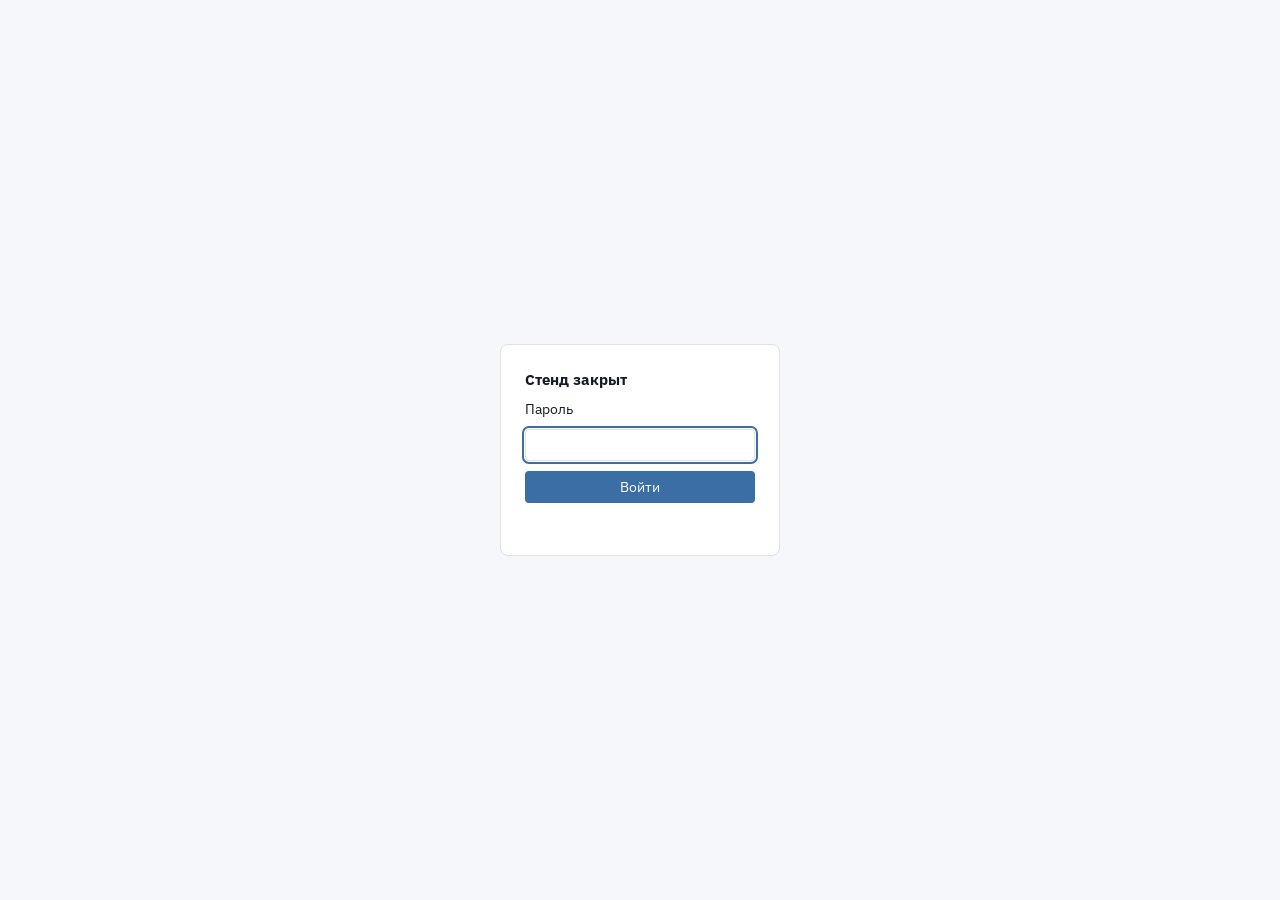
==== commit a3259623: "Стенд: заглушка с паролем на Pages и noindex — от случайных посетителей по ссылке" ====
--- a/grid.html
+++ b/grid.html
@@ -1,5 +1,5 @@
 <!doctype html>
-<html lang="ru"><head><meta charset="utf-8"><meta name="viewport" content="width=device-width, initial-scale=1">
+<html lang="ru"><head><meta charset="utf-8"><meta name="robots" content="noindex, nofollow"><script src="gate.js"></script><meta name="viewport" content="width=device-width, initial-scale=1">
 <link rel="icon" href="favicon.ico" sizes="16x16 32x32 48x48 64x64">
 <link rel="icon" type="image/png" sizes="32x32" href="favicon-32.png">
 <link rel="apple-touch-icon" sizes="180x180" href="apple-touch-icon.png">
@@ -348,6 +348,19 @@
 .two-t{display:grid;grid-template-columns:1fr 1fr;gap:8px}
 .sw{margin:0;padding:6px 10px 8px 28px;font:11.5px/1.45 var(--mono);color:var(--ink2);background:var(--sunk);border-bottom:1px solid var(--line2);white-space:pre-wrap;word-break:break-all}
 .sw .blk{color:var(--muted)} .sw .tag4{color:var(--bad);font-weight:600} .sw .uetr{color:var(--val)}
+/* разобранный XML: строка — блок с отступом по глубине (--d) и выравниванием атрибута (--a), в ch моноширинного шрифта.
+   Перенос длинной строки уходит под начало её содержимого (висячий отступ), номер строки — в поле слева. */
+.sw.xml{padding:6px 10px 8px 0;white-space:normal;word-break:normal;counter-reset:xl}
+.sw.xml .xl{position:relative;padding-left:calc(46px + var(--d,0)*2ch + var(--a,0)*1ch + 2ch);text-indent:-2ch;white-space:pre-wrap;overflow-wrap:anywhere;counter-increment:xl}
+.sw.xml .xl::before{content:counter(xl);position:absolute;left:0;width:30px;text-align:right;text-indent:0;color:var(--faint);font-size:10.5px;user-select:none}
+.sw.xml .xl:hover{background:var(--hover)}
+.sw.xml .xp{color:var(--faint)}
+.sw.xml .xt{color:var(--ink);font-weight:600}
+.sw.xml .xns{color:var(--muted);font-weight:400}
+.sw.xml .xa{color:var(--muted)}
+.sw.xml .xa .xns{color:var(--faint)}
+.sw.xml .xv{color:var(--val)}
+.sw.xml .xx{color:var(--ink)}
 .xg.byname.cp-kv .xr{grid-template-columns:230px minmax(0,1fr)}
 .xr .kv .st{font-size:10px}
 .stub{border:1px dashed var(--line);border-radius:5px;padding:26px 10px;text-align:center;color:var(--muted);font-size:12.5px}
@@ -465,6 +478,12 @@
 .only .stage{margin-inline:0;padding-inline:0}
 .only .pair{min-height:0}
 /* ===== рубль ===== */
+.rsec h6.sub{display:flex;align-items:center;gap:8px;cursor:pointer}
+.rsec h6.sub:hover{background:var(--hover)}
+.rsec h6.sub .n{margin-left:auto;font:500 10.5px var(--mono);letter-spacing:0;color:var(--faint);text-transform:none}
+.rsec h6.sub .chev{font-size:9px;color:var(--faint);width:10px;text-align:center}
+.rsec .xr.null .nm{color:var(--faint)}
+.rsep{height:5px;background:var(--sunk);border-bottom:1px solid var(--line2)}
 .rp{border:1px solid var(--line);border-radius:5px;overflow:hidden}
 .rph,.rpr{display:grid;grid-template-columns:128px minmax(0,1fr) minmax(0,1fr);gap:0 10px;padding:2px 10px;align-items:baseline}
 .rph{background:var(--sunk);font:600 10.5px var(--sans);letter-spacing:.05em;text-transform:uppercase;color:var(--muted);min-height:22px;align-items:center;border-bottom:1px solid var(--line2)}
@@ -480,6 +499,7 @@
 .blk.empty{border-style:dashed}.blk.empty h5{color:var(--faint)}
 .rsec .xr{grid-template-columns:250px minmax(0,1fr);padding:1px 10px}
 .rsec .xr .nm .fno{margin-right:5px}
+.rsec .xr .nm{white-space:normal;overflow:visible;line-height:1.3;padding:2px 0}
 .rsec .xr .nm.mono{font:11.5px var(--mono);color:var(--muted)}
 .rsec h6{margin:0;padding:3px 10px;font:600 10.5px var(--sans);letter-spacing:.05em;text-transform:uppercase;color:var(--muted);background:var(--sunk);border-block:1px solid var(--line2)}
 .rsec h6:first-child{border-top:0}
@@ -871,14 +891,25 @@
   purposeExtra:{title:'Назначение платежа. Дополнительная информация',kind:'kv',rows:['instr','uip','reserve','f20']},
   agents:{title:'Посредник',kind:'table',cols:[['Наименование','name','minmax(0,1.5fr)'],['БИК','bic','90px'],['Счёт банка','bankAcc','1fr'],['Счёт получателя','acc','1fr']]},
   budget:{title:'Бюджетные реквизиты',kind:'kv',rows:['b101','b104','b105','b106','b107','b108','b109','b110']},
-  ed107:{title:'Параметры ED107',kind:'ed107'},
-  collect:{title:'Параметры инкассового поручения',kind:'kv',rows:['c48','cLimit','c70','c38','c39','c40','c41']}
+  /* ED107: шапка из четырёх реквизитов + подгруппы узлов ED. Состав подгрупп фиксирован конфигом,
+     значения берутся по пути «узел/реквизит»; пустое значение — бледная строка, подгруппа сворачивается отдельно. */
+  ed107:{title:'Параметры ED107',kind:'ed107',
+    head:[['relId','ID связанного документа'],['initId','ID инициирующего документа'],['relDate','Дата связанного документа'],['execDate','Запрошенная дата исполнения']],
+    groups:[
+      {id:'payer',title:'Информация о банке-плательщике',node:'OrderingBank',rows:['BIC','ed:Name','BankAccount','SWBIC']},
+      {id:'acctWith',title:'Информация об агенте банка-получателя',node:'AcctWithInst',rows:['BIC','ed:Name','BankAccount','SWBIC']},
+      {id:'benef',title:'Информация о банке-получателе',node:'Beneficiary',rows:['BIC','ed:Name','BankAccount','SWBIC']},
+      {id:'prev',title:'Информация о предыдущем инструктирующем банке',node:'PrevInstrAgent',rows:['BIC','ed:Name','BankAccount','SWBIC']},
+      {id:'instg',title:'Информация о банке-отправителе',node:'InstructingAgent',rows:['BIC','CorrespAcc','SWBIC']},
+      {id:'instd',title:'Информация о банке-исполнителе',node:'InstructedAgent',rows:['BIC','CorrespAcc','SWBIC']}]},
+  collect:{title:'Параметры инкассового поручения',kind:'kv',rows:['c48','cLimit','c70','|','c38','c39','c40','c41']}
 };
+var RUB_SECTIONS=['purposeExtra','agents','budget','ed107','collect'];
 var RUB_PARTY=['name','opt','acc','inn','kpp','info','addr','bank','bic','bankAcc','bankInfo'];
 /* Профиль вида документа: hero и блоки фиксированы, party — строки таблицы отправитель|получатель, sections — свёрнутые блоки по порядку. */
-PROFILES.PAYDOCRU={family:'rub',title:'Платёжное поручение',hero:[],blocks:['scen','tx'],grid:[],text:['purpose'],party:RUB_PARTY,sections:['purposeExtra','agents','budget','ed107']};
-PROFILES.REQDOCRU={family:'rub',title:'Инкассовое поручение',hero:[],blocks:['scen','tx'],grid:[],text:['purpose'],party:RUB_PARTY,sections:['purposeExtra','agents','budget','collect','ed107']};
-PROFILES.PAYORDRU={family:'rub',title:'Платёжный ордер',hero:[],blocks:['scen','tx'],grid:[],text:['purpose'],party:RUB_PARTY,sections:['purposeExtra','agents','ed107']};
+PROFILES.PAYDOCRU={family:'rub',title:'Платёжное поручение',hero:[],blocks:['scen','tx'],grid:[],text:['purpose'],party:RUB_PARTY,sections:RUB_SECTIONS};
+PROFILES.REQDOCRU={family:'rub',title:'Инкассовое поручение',hero:[],blocks:['scen','tx'],grid:[],text:['purpose'],party:RUB_PARTY,sections:RUB_SECTIONS};
+PROFILES.PAYORDRU={family:'rub',title:'Платёжный ордер',hero:[],blocks:['scen','tx'],grid:[],text:['purpose'],party:RUB_PARTY,sections:RUB_SECTIONS};
 var TABS_RUB=['Общие данные','Статусы','Комплаенс','Связанные документы','Задачи','Нотификации','ED244','Стриминг','MPU','Аудит'];
 TAB_KEY['ED244']='ed244';
 function famOf(d){return PROFILES[typeOf(d)].family||'cur'}
@@ -1052,16 +1083,13 @@
    party:{s:{name:'ООО «ХУРЫГУПЯ»',opt:'',acc:'40702810064578557830',inn:'4340195751',kpp:'473897776',info:'',addr:'740828, Г. ЛЫСУЛА, УЛ. НИФЕМЯ, Д. 133, ПОМ. 520',bank:'АО «ЗОДО БАНК»',bic:'049597373',bankAcc:'30101810508469019375',bankInfo:''},
           r:{name:'ИП ТЫСЫЛИОВ ГИБАС ЗУДЫОВИЧ',opt:'',acc:'40802810820980451081',inn:'394831189084',kpp:'',info:'',addr:'057617, Г. СОЛОКЫ, УЛ. МЕСОБО, Д. 83, КВ. 143',bank:'БАНК «ХАРОГА» (АО)',bic:'042993195',bankAcc:'30101810664602335376',bankInfo:'Филиал в г. Хупево'}},
    purpose:'Оплата по счёту № 6945-2101 от 18.07.2026 за оборудование по договору 65-89 от 27.02.2026. В том числе НДС 20% — 18 658.24 руб.',
-   purposeExtra:{instr:'',uip:'',reserve:'',f20:'Оплата по счёту № 6945-2101'},
-   agents:[{name:'ФИЛИАЛ № 5065 БАНКА «МАГО» (ПАО) — Ф-Л В Г. ПЕСЫХА',bic:'042450423',bankAcc:'30101810249777754632',acc:'30110810300493704685'}],
-   budget:null,
-   ed107:{head:[['ID связанного документа','1262'],['ID инициирующего документа','77944'],['Дата связанного документа','24.09.2026'],['Запрошенная дата исполнения','24.09.2026']],
-     groups:[{title:'Информация о банке-плательщике',rows:[['ed:OrderingBank/BIC','049597373'],['ed:OrderingBank/ed:Name','АО «ЗОДО БАНК»'],['ed:OrderingBank/BankAccount','30101810508469019375'],['ed:OrderingBank/SWBIC','XБЯКRUKK']]},
-             {title:'Информация о банке-получателе',rows:[['ed:Beneficiary/BIC','042993195'],['ed:Beneficiary/ed:Name','БАНК «ХАРОГА» (АО)'],['ed:Beneficiary/BankAccount','30101810664602335376'],['ed:Beneficiary/SWBIC','XДЯХRUKM']]},
-             {title:'Информация о банке-отправителе',rows:[['ed:InstructingAgent/BIC','049597373'],['ed:InstructingAgent/CorrespAcc','30101810508469019375'],['ed:InstructingAgent/SWBIC','XБЯКRUKK']]},
-             {title:'Информация о банке-исполнителе',rows:[['ed:InstructedAgent/BIC','042993195'],['ed:InstructedAgent/CorrespAcc','30101810664602335376'],['ed:InstructedAgent/SWBIC','XДЯХRUKM']]}]},
-   collect:null},
-  source:{ED244:'<?xml version="1.0" encoding="UTF-8"?>\\n<ed:ED244 xmlns:ed="urn:cbr-ru:ed:v2.0" EDNo="9818" EDDate="2026-09-24" EDAuthor="2072537694" EDReceiver="4971095821" Sum="7639481" PaymentPrecedence="5">\\n  <ed:AccDoc AccDocNo="3741" AccDocDate="2026-09-24"/>\\n  <ed:Payer PersonalAcc="40702810064578557830" INN="4340195751" KPP="473897776">\\n    <ed:Name>ООО «ХУРЫГУПЯ»</ed:Name>\\n    <ed:Bank BIC="049597373" CorrespAcc="30101810508469019375"/>\\n  </ed:Payer>\\n  <ed:Payee PersonalAcc="40802810820980451081" INN="394831189084">\\n    <ed:Name>ИП ТЫСЫЛИОВ ГИБАС ЗУДЫОВИЧ</ed:Name>\\n    <ed:Bank BIC="042993195" CorrespAcc="30101810664602335376"/>\\n  </ed:Payee>\\n  <ed:Purpose>Оплата по счёту № 6945-2101 от 18.07.2026 за оборудование по договору 65-89 от 27.02.2026. В том числе НДС 20% — 18 658.24 руб.</ed:Purpose>\\n</ed:ED244>'}
+   purposeExtra:{instr:'Гяналу тыпепо вуза факе пысему вя ни лидефе фотохо ва мезе мокефо',uip:'68578800898192015437',reserve:'Зувивофе дыто симу',f20:'Руди фибеку собыве сясе'},
+   agents:[{name:'ФИЛИАЛ № 3826 БАНКА «НУВОСЕ» (ПАО)',bic:'041550162',bankAcc:'30101810951233369033',acc:'30110810217115096554'},{name:'БАНК «ВЯХИЛЯ» (АО)',bic:'041916658',bankAcc:'30101810196704420940',acc:'30110810928566570883'},{name:'АО «ФАДОФЯ БАНК»',bic:'047917152',bankAcc:'30101810671568607430',acc:'30110810450582275781'}],
+   budget:{b101:'51',b104:'96939832480279714550',b105:'92564093',b106:'ТП',b107:'МС.02.2026',b108:'200',b109:'26.02.2026',b110:'649'},
+   ed107:{relId:'5108',initId:'46713',relDate:'24.09.2026',execDate:'24.09.2026',
+     v:{'OrderingBank/BIC':'045131779','OrderingBank/ed:Name':'БАНК «ВУХИДО» (АО)','OrderingBank/BankAccount':'30101810105950215060','OrderingBank/SWBIC':'DUZFRUY9','AcctWithInst/BIC':'045027178','AcctWithInst/ed:Name':'БАНК «ВЫНАФА» (АО)','AcctWithInst/BankAccount':'30101810168267985543','AcctWithInst/SWBIC':'KDHCRU2F','Beneficiary/BIC':'049719713','Beneficiary/ed:Name':'ФИЛИАЛ № 6857 БАНКА «ВАХАСЫ» (ПАО)','Beneficiary/BankAccount':'30101810424324905006','Beneficiary/SWBIC':'REFNRUAM','PrevInstrAgent/BIC':'049125896','PrevInstrAgent/ed:Name':'БАНК «ВЯЗУРЕ» (АО)','PrevInstrAgent/BankAccount':'30101810347900853104','PrevInstrAgent/SWBIC':'TEMGRU4U','InstructingAgent/BIC':'047485823','InstructingAgent/CorrespAcc':'30101810372488940093','InstructingAgent/SWBIC':'XEANRURA','InstructedAgent/BIC':'040266426','InstructedAgent/CorrespAcc':'30101810122840500735','InstructedAgent/SWBIC':'HDNZRU99'}},
+   collect:{c48:'23.09.2026',cLimit:'93997231',c70:'Вабудя ферави тефе сы саси',c38:'85',c39:'54',c40:'350658401',c41:'06.09.2026'}},
+  source:{ED244:'<?xml version="1.0" encoding="UTF-8"?>\n<ed:ED244 xmlns:ed="urn:cbr-ru:ed:v2.0" EDNo="9818" EDDate="2026-09-24" EDAuthor="2072537694" EDReceiver="4971095821" Sum="7639481" PaymentPrecedence="5">\n  <ed:AccDoc AccDocNo="3741" AccDocDate="2026-09-24"/>\n  <ed:Payer PersonalAcc="40702810064578557830" INN="4340195751" KPP="473897776">\n    <ed:Name>ООО «ХУРЫГУПЯ»</ed:Name>\n    <ed:Bank BIC="049597373" CorrespAcc="30101810508469019375"/>\n  </ed:Payer>\n  <ed:Payee PersonalAcc="40802810820980451081" INN="394831189084">\n    <ed:Name>ИП ТЫСЫЛИОВ ГИБАС ЗУДЫОВИЧ</ed:Name>\n    <ed:Bank BIC="042993195" CorrespAcc="30101810664602335376"/>\n  </ed:Payee>\n  <ed:Purpose>Оплата по счёту № 6945-2101 от 18.07.2026 за оборудование по договору 65-89 от 27.02.2026. В том числе НДС 20% — 18 658.24 руб.</ed:Purpose>\n</ed:ED244>'}
 }));
 DOCS.push(rubDoc({type:'REQDOCRU',status:'IN_PROGRESS',st:'wait',dirTxt:'исходящий на ЦБ · взыскание',tabsOff:['MPU'],
   uuid:'6bb3cd76-2461-4984-a8db-68be95162e4a',created:'24.09.2026 10:59:26',num:'714297',numDate:'23.09.2026',amount:'23.84',
@@ -1072,12 +1100,13 @@
    party:{s:{name:'ПЯРИФООВА ТЯХОР ВУПЯОВНА',opt:'',acc:'40817810122440937855',inn:'724963654922',kpp:'0',info:'',addr:'',bank:'АО «ЛУКЕЗА БАНК»',bic:'045927897',bankAcc:'30101810434016985259',bankInfo:''},
           r:{name:'УФК ПО ДУВЫМЯСКОЙ ОБЛАСТИ (ОСП ПО ДОКАХЫСКОМУ РАЙОНУ, Л/С 49924435382)',opt:'',acc:'03212015887737416204',inn:'6906224315',kpp:'102930012',info:'',addr:'',bank:'ТЕПЕФАСКОЕ ГУ БАНКА РОССИИ // УФК ПО ЗИСИМУСКОЙ ОБЛАСТИ',bic:'014948298',bankAcc:'40102810113853348959',bankInfo:''}},
    purpose:'Взыскание по исп. пост. 228808703/5707 от 12.07.2026. СПИ ПЫБУГИОВА Е. В. по и/п № 290984/26/61340-ИП от 13.02.2026',
-   purposeExtra:{instr:'',uip:'46710664247006847653',reserve:'',f20:''},
+   purposeExtra:{instr:'',uip:'73325333087970403184',reserve:'',f20:''},
    agents:[],
-   budget:{b101:'98',b104:'24943713437772038687',b105:'78166455',b106:'0',b107:'0',b108:'290984/26/61340-ИП',b109:'06.01.2026',b110:'0'},
-   collect:{c48:'23.09.2026',cLimit:'11497427',c70:'Взыскание по исполнительному производству',c38:'9',c39:'3',c40:'181110362/8804',c41:'23.09.2026'},
-   ed107:null},
-  source:{ED244:'<?xml version="1.0" encoding="UTF-8"?>\\n<ed:ED244 xmlns:ed="urn:cbr-ru:ed:v2.0" EDNo="3668" EDDate="2026-09-24" EDAuthor="6918470000" EDReceiver="9869552771" Sum="2384" PaymentPrecedence="4">\\n  <ed:AccDoc AccDocNo="714297" AccDocDate="2026-09-23"/>\\n  <ed:Payer PersonalAcc="40817810122440937855" INN="724963654922">\\n    <ed:Name>ПЯРИФООВА ТЯХОР ВУПЯОВНА</ed:Name>\\n    <ed:Bank BIC="045927897" CorrespAcc="30101810434016985259"/>\\n  </ed:Payer>\\n  <ed:Payee PersonalAcc="03212015887737416204" INN="6906224315" KPP="102930012">\\n    <ed:Name>УФК ПО ДУВЫМЯСКОЙ ОБЛАСТИ</ed:Name>\\n    <ed:Bank BIC="014948298" CorrespAcc="40102810113853348959"/>\\n  </ed:Payee>\\n  <ed:Purpose>Взыскание по исп. пост. 228808703/5707 от 12.07.2026</ed:Purpose>\\n</ed:ED244>'}
+   budget:{b101:'35',b104:'54667011946383440120',b105:'36324521',b106:'ТП',b107:'МС.07.2026',b108:'667',b109:'01.07.2026',b110:'846'},
+   collect:{c48:'27.07.2026',cLimit:'25292004',c70:'Рыдетаке козяха ха хякоху позу',c38:'5',c39:'96',c40:'382806550',c41:'12.09.2026'},
+   ed107:{relId:'2719',initId:'74930',relDate:'24.09.2026',execDate:'24.09.2026',
+     v:{'OrderingBank/BIC':'048768792','OrderingBank/ed:Name':'БАНК «МУДЫТЫ» (АО)','OrderingBank/BankAccount':'30101810766322191206','OrderingBank/SWBIC':'FPNTRU2T','InstructingAgent/BIC':'042878504','InstructingAgent/CorrespAcc':'30101810317932318025','InstructingAgent/SWBIC':'ZZULRUAZ','InstructedAgent/BIC':'047521494','InstructedAgent/CorrespAcc':'30101810721171571828','InstructedAgent/SWBIC':'DVHURU8C'}}},
+  source:{ED244:'<?xml version="1.0" encoding="UTF-8"?>\n<ed:ED244 xmlns:ed="urn:cbr-ru:ed:v2.0" EDNo="3668" EDDate="2026-09-24" EDAuthor="6918470000" EDReceiver="9869552771" Sum="2384" PaymentPrecedence="4">\n  <ed:AccDoc AccDocNo="714297" AccDocDate="2026-09-23"/>\n  <ed:Payer PersonalAcc="40817810122440937855" INN="724963654922">\n    <ed:Name>ПЯРИФООВА ТЯХОР ВУПЯОВНА</ed:Name>\n    <ed:Bank BIC="045927897" CorrespAcc="30101810434016985259"/>\n  </ed:Payer>\n  <ed:Payee PersonalAcc="03212015887737416204" INN="6906224315" KPP="102930012">\n    <ed:Name>УФК ПО ДУВЫМЯСКОЙ ОБЛАСТИ</ed:Name>\n    <ed:Bank BIC="014948298" CorrespAcc="40102810113853348959"/>\n  </ed:Payee>\n  <ed:Purpose>Взыскание по исп. пост. 228808703/5707 от 12.07.2026</ed:Purpose>\n</ed:ED244>'}
 }));
 /* индексы документов стенда по семействам: a — левый drawer, b — правый, ret — «платёжка и возврат рядом» */
 var FAM={cur:{a:0,b:2,ret:1,type:'MT103'},rub:{a:3,b:4,ret:4,type:'PAYDOCRU'}};
@@ -1286,29 +1315,34 @@
     '<div><h6>Идентификаторы</h6><span class="lbl">Ссылки</span><span class="lks">'+lk('txId',d.txId)+lk('docRef',r.docRef)+lk('УИП',r.purposeExtra&&r.purposeExtra.uip)+'</span></div></div>'}
 /* таблица отправитель | получатель: строки фиксированы профилем, пустые остаются бледными — два документа рядом читаются построчно */
 function rubPartyHtml(d,p){var S=d.r.party.s||{},R=d.r.party.r||{};
-  return '<div class="fh"><h5>Поля SWIFT</h5><span class="lbl">50–54 слева · 55–59 справа</span></div>'+
+  return '<div class="fh"><h5>Отправитель / Получатель</h5><span class="lbl">отправитель слева · получатель справа</span></div>'+
     '<div class="rp"><div class="rph"><span></span><span>Отправитель</span><span>Получатель</span></div>'+
     p.party.map(function(k){var a=S[k],b=R[k],empty=(a==null||a==='')&&(b==null||b==='');
       return '<div class="rpr'+(empty?' null':'')+'"><span class="nm">'+rlbl(k)+'</span>'+rval(k,a)+rval(k,b)+'</div>'}).join('')+'</div>'}
 function rubTextHtml(d,key){var v=d.r[key];return '<div class="rtxt'+(v?'':' null')+'"><span class="lbl">'+esc(RFIELDS[key].name)+'</span><span class="v">'+(v?esc(v):'—')+'</span></div>'}
 /* свёрнутый блок: без данных — бледный заголовок без раскрытия, чтобы состав блоков не прыгал между документами */
-function rubSectionHtml(d,u,key){var s=RSECTIONS[key],data=d.r[key],has=!!data&&(Array.isArray(data)?data.length:Object.keys(data).some(function(k){return data[k]!=null&&data[k]!==''})),shut=!!u.shut[key];
+function filled(o){if(!o)return false;if(Array.isArray(o))return o.length>0;if(typeof o==='object')return Object.keys(o).some(function(k){return filled(o[k])});return o!==''}
+function rubSectionHtml(d,u,key){var s=RSECTIONS[key],data=d.r[key],has=filled(data),shut=!!u.shut[key];
   if(!has)return '<div class="blk empty"><div class="bh"><h5>'+esc(s.title)+'</h5><span class="lbl">нет данных</span></div></div>';
   var body='';
-  if(s.kind==='kv')body='<div class="rsec">'+s.rows.map(function(k){return '<div class="xr"><span class="nm">'+rlbl(k)+'</span><span class="kv">'+rval(k,data[k])+'</span></div>'}).join('')+'</div>';
+  if(s.kind==='kv')body='<div class="rsec">'+s.rows.map(function(k){return k==='|'?'<div class="rsep"></div>':'<div class="xr"><span class="nm">'+rlbl(k)+'</span><span class="kv">'+rval(k,data[k])+'</span></div>'}).join('')+'</div>';
   else if(s.kind==='table'){var cols=s.cols.map(function(c){return c[2]}).join(' ');
     body='<div class="tt rtab"><div class="th" style="grid-template-columns:'+cols+'">'+s.cols.map(function(c){return '<span>'+esc(c[0])+'</span>'}).join('')+'</div>'+
       data.map(function(row){return '<div class="tr" style="grid-template-columns:'+cols+'">'+s.cols.map(function(c){return '<span class="cut" title="'+esc(row[c[1]])+'">'+rval(c[1],row[c[1]])+'</span>'}).join('')+'</div>'}).join('')+'</div>'}
-  else if(s.kind==='ed107')
-    body='<div class="rsec"><div class="kvs">'+data.head.map(function(h){return '<span class="lbl">'+esc(h[0])+'</span>'+rval('',h[1])}).join('')+'</div>'+
-      data.groups.map(function(g){return '<h6>'+esc(g.title)+'</h6>'+g.rows.map(function(rw){return '<div class="xr"><span class="nm mono">'+esc(rw[0])+'</span><span class="kv">'+rval('',rw[1])+'</span></div>'}).join('')}).join('')+'</div>';
+  else if(s.kind==='ed107'){var v=data.v||{};
+    body='<div class="rsec"><div class="kvs">'+s.head.map(function(h){return '<span class="lbl">'+esc(h[1])+'</span>'+rval('',data[h[0]])}).join('')+'</div>'+
+      s.groups.map(function(g){var gk='ed107.'+g.id,gs=!!u.shut[gk],cnt=g.rows.filter(function(r){return v[g.node+'/'+r]}).length;
+        return '<h6 class="sub" data-tg="'+gk+'" role="button" tabindex="0" aria-expanded="'+!gs+'">'+esc(g.title)+'<span class="n">'+cnt+' / '+g.rows.length+'</span><span class="chev">'+(gs?'▼':'▲')+'</span></h6>'+
+          (gs?'':g.rows.map(function(r){var path=g.node+'/'+r;return '<div class="xr'+(v[path]?'':' null')+'"><span class="nm mono">ed:'+esc(path)+'</span><span class="kv">'+rval(r==='BIC'||/Acc|Account/.test(r)?'bic':'',v[path])+'</span></div>'}).join(''))}).join('')+'</div>'}
   return '<div class="blk'+(shut?' shut':'')+'"><div class="bh txh" data-tg="'+key+'" title="'+(shut?'Показать':'Свернуть')+'"><h5>'+esc(s.title)+'</h5>'+(s.kind==='table'?'<span class="cnt">'+data.length+'</span>':'')+
     '<button class="tg" data-tg="'+key+'" aria-label="Свернуть или развернуть" style="margin-left:auto">▲</button></div><div class="bb" style="padding:0">'+body+'</div></div>'}
 function rubHtml(di){var d=DOCS[di],u=ui[di],T=typeOf(d),p=PROFILES[T];
   return foldHtml()+dhHtml(d,'Платёжная инструкция')+laneHtml(d,T,p)+tabsHtml(d,u)+
     (u.tab!=='main'?'<div class="db">'+viewHtml(di)+'</div>':'<div class="db">'+rubHeroHtml(d)+rubScenHtml(d)+
       txBlockHtml(d,u,'<a class="lnk" data-tip="Запросить остатки по счетам транзакции">Проверить баланс</a>')+
-      rubPartyHtml(d,p)+p.text.map(function(k){return rubTextHtml(d,k)}).join('')+p.sections.map(function(k){return rubSectionHtml(d,u,k)}).join('')+'</div>')}
+      rubPartyHtml(d,p)+p.text.map(function(k){return rubTextHtml(d,k)}).join('')+
+      '<div class="fh"><h5>Дополнительные блоки</h5>'+(function(){var any=p.sections.some(function(k){return filled(d.r[k])&&u.shut[k]});return '<a class="lnk" data-rall="'+(any?'open':'shut')+'">'+(any?'Развернуть все':'Свернуть все')+'</a>'})()+'</div>'+
+      p.sections.map(function(k){return rubSectionHtml(d,u,k)}).join('')+'</div>')}
 /* ---- остальные вкладки ---- */
 function tmHtml(t){var m=/^(\d{4})-(\d{2})-(\d{2})[ T](\d{2}:\d{2}:\d{2})(\.\d+)?/.exec(t||'');return m?'<span class="tm" data-tip="'+esc(t)+'">'+m[3]+'.'+m[2]+' <b>'+m[4]+'</b>'+(m[5]?'<span style="color:var(--faint)">'+m[5].slice(0,4)+'</span>':'')+'</span>':'<span class="tm">'+esc(t||'—')+'</span>'}
 function ms(t){return new Date((t||'').replace(' ','T')+'Z').getTime()}
@@ -1361,11 +1395,48 @@
       '</div>':'')}).join('')+'</div>';
 }
 function swiftHtml(t){return esc(t).replace(/\{(\d|S):/g,'<span class="blk">{$1:</span>').replace(/^(:\d{2}[A-Z]?:)/gm,'<span class="tag4">$1</span>').replace(/\{121:([0-9a-f-]{36})\}/g,'{121:<span class="uetr">$1</span>}')}
-function xmlHtml(t){return esc(t).replace(/(&lt;\/?)([\w:.-]+)/g,'$1<span class="tag4">$2</span>').replace(/\s([\w:.-]+)=(&quot;[^&]*&quot;)/g,' <span class="blk">$1</span>=<span class="uetr">$2</span>')}
+/* XML показываем разобранным, а не подсвеченным регуляркой: отступ по вложенности,
+   атрибуты — в строку, если тег помещается, иначе столбиком под первым атрибутом;
+   длинный текст — отдельной строкой с висячим отступом. Не разобралось — сырой текст. */
+var XML_LINE=92;
+function xmlHtml(t){
+  var doc=null;try{doc=new DOMParser().parseFromString(t,'application/xml')}catch(_){}
+  if(!doc||doc.getElementsByTagName('parsererror').length)return '<div class="xl">'+esc(t)+'</div>';
+  var out=[];
+  function P(x){return '<span class="xp">'+x+'</span>'}
+  function nm(n){var i=n.indexOf(':');return i>0?'<span class="xns">'+esc(n.slice(0,i+1))+'</span>'+esc(n.slice(i+1)):esc(n)}
+  function at(a){return '<span class="xa">'+nm(a.name)+'</span>'+P('="')+'<span class="xv">'+esc(a.value)+'</span>'+P('"')}
+  function line(d,h,a){out.push('<div class="xl" style="--d:'+d+(a?';--a:'+a:'')+'">'+h+'</div>')}
+  var decl=/^\s*<\?xml([^?]*)\?>/.exec(t);
+  if(decl)line(0,P('&lt;?xml')+decl[1].replace(/([\w:.-]+)="([^"]*)"/g,function(m,k,v){return '<span class="xa">'+esc(k)+'</span>'+P('="')+'<span class="xv">'+esc(v)+'</span>'+P('"')})+P('?&gt;'));
+  function walk(el,d){
+    var kids=[].filter.call(el.childNodes,function(n){return n.nodeType===1||((n.nodeType===3||n.nodeType===4)&&n.nodeValue.trim())});
+    var attrs=[].slice.call(el.attributes),name=el.nodeName;
+    var open=P('&lt;')+'<span class="xt">'+nm(name)+'</span>',end=kids.length?P('&gt;'):P('/&gt;');
+    var close=P('&lt;/')+'<span class="xt">'+nm(name)+'</span>'+P('&gt;');
+    var text=kids.length===1&&kids[0].nodeType!==1?kids[0].nodeValue.trim():null;
+    var headLen=d*2+name.length+2+attrs.reduce(function(s,a){return s+a.name.length+a.value.length+4},0);
+    if(headLen<=XML_LINE){
+      var head=open+attrs.map(function(a){return ' '+at(a)}).join('')+end;
+      if(text!=null&&headLen+text.length+name.length+3<=XML_LINE){line(d,head+'<span class="xx">'+esc(text)+'</span>'+close);return}
+      line(d,head);
+    }else{
+      /* атрибуты столбиком: выравнивание под первым атрибутом — моноширинный шрифт, считаем в ch */
+      attrs.forEach(function(a,k){var last=k===attrs.length-1;
+        if(k===0)line(d,open+' '+at(a)+(last?end:''));else line(d,at(a)+(last?end:''),name.length+2)});
+    }
+    if(!kids.length)return;
+    if(text!=null)line(d+1,'<span class="xx">'+esc(text)+'</span>');
+    else kids.forEach(function(n){if(n.nodeType===1)walk(n,d+1);else line(d+1,'<span class="xx">'+esc(n.nodeValue.trim())+'</span>')});
+    line(d,close);
+  }
+  walk(doc.documentElement,0);
+  return out.join('');
+}
 function sourceHtml(d,u){
   var src=d.source||{},keys=Object.keys(src);if(!keys.length)return '<div class="tt"><div class="empty">Исходного текста нет</div></div>';
   return '<div class="au">'+keys.map(function(k){var v=src[k],op=u.src.has(k)&&v;
-    return '<div class="ah'+(op?' open':'')+'" data-src="'+k+'"><span class="chev">▼</span>'+esc(k)+'<span class="lbl">'+(v?v.length+' симв.':'нет')+'</span></div>'+(op?'<pre class="sw">'+(/^\s*<\?xml|^\s*</.test(v)?xmlHtml(v):swiftHtml(v))+'</pre>':'')}).join('')+'</div>';
+    return '<div class="ah'+(op?' open':'')+'" data-src="'+k+'"><span class="chev">▼</span>'+esc(k)+'<span class="lbl">'+(v?v.length+' симв.':'нет')+'</span></div>'+(op?(/^\s*</.test(v)?'<div class="sw xml">'+xmlHtml(v)+'</div>':'<pre class="sw">'+swiftHtml(v)+'</pre>'):'')}).join('')+'</div>';
 }
 function mpuHtml(d,u){
   var rows=d.mpu||[];if(!rows.length)return '<div class="tt"><div class="empty">Сообщений MPU нет</div></div>';
@@ -1566,6 +1637,7 @@
   var tb=e.target.closest('[data-tab]');if(tb){u.tab=tb.dataset.tab;tabLoad(di);return}
   var tg=e.target.closest('[data-tg]');if(tg){u.shut[tg.dataset.tg]=!u.shut[tg.dataset.tg];render(di);return}
   if(e.target.closest('[data-all]')){u.all=!u.all;render(di);return}
+  var ra=e.target.closest('[data-rall]');if(ra){var op=ra.dataset.rall==='open';PROFILES[typeOf(d)].sections.forEach(function(k){u.shut[k]=!op});render(di);return}
   var ob=e.target.closest('[data-opts] button');
   if(ob){ob.parentNode.querySelectorAll('button').forEach(function(b){b.setAttribute('aria-pressed',String(b===ob))});return}
   var act=e.target.closest('[data-act]');
@@ -1594,7 +1666,7 @@
   if(c){var no=c.dataset.no,opening=!u.open.has(no),mates=rowMates(no,d);mates.forEach(function(t){var f=d.f[t];if(opening){if(!isNull(f))u.open.add(t)}else u.open.delete(t)});render(di);var n=dw.querySelector('[data-no="'+no+'"]');if(n)n.focus();}
 });
 document.addEventListener('click',function(e){if(!e.target.closest('.more,.tabmenu'))[].forEach.call(document.querySelectorAll('.tabmenu'),function(m){m.remove()});if(!e.target.closest('.ib.hasmenu,.actmenu')){[].forEach.call(document.querySelectorAll('.actmenu'),function(m){m.remove()});[].forEach.call(document.querySelectorAll('.ib.hasmenu[aria-expanded="true"]'),function(b){b.setAttribute('aria-expanded','false')})}});
-pair.addEventListener('keydown',function(e){var c=e.target.closest&&e.target.closest('.pen,[data-no][tabindex]');if(c&&(e.key==='Enter'||e.key===' ')){e.preventDefault();c.click();}});
+pair.addEventListener('keydown',function(e){var c=e.target.closest&&e.target.closest('.pen,[data-no][tabindex],h6.sub[data-tg]');if(c&&(e.key==='Enter'||e.key===' ')){e.preventDefault();c.click();}});
 function validate(fe){
   var box=fe.querySelector('.box[data-w]'),W=+box.dataset.w,N=+box.dataset.n,errs=[],total=0,X=/^[A-Z0-9\/\-\?:\(\)\.,'\+ ]*$/i;
   fe.querySelectorAll('[data-ln]').forEach(function(inp,k){var v=inp.value;total+=v.length;var bad=false;
